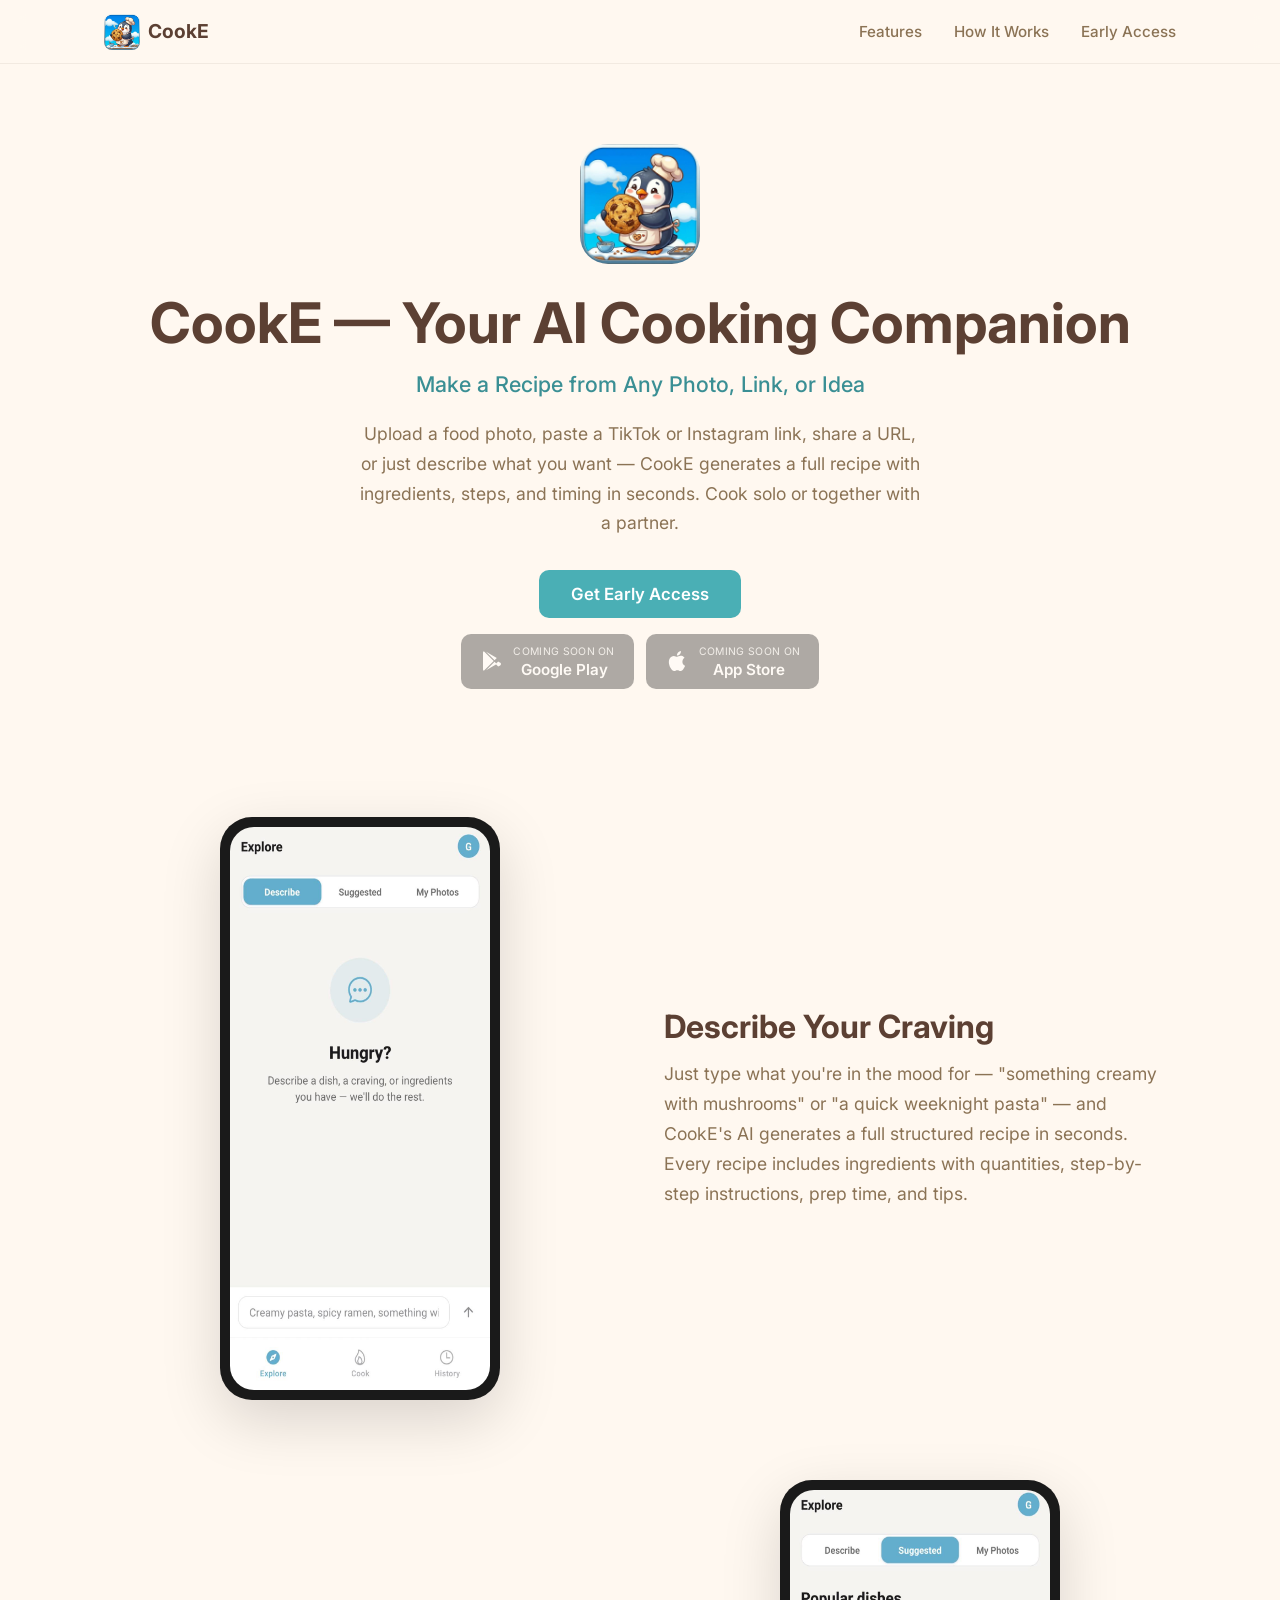
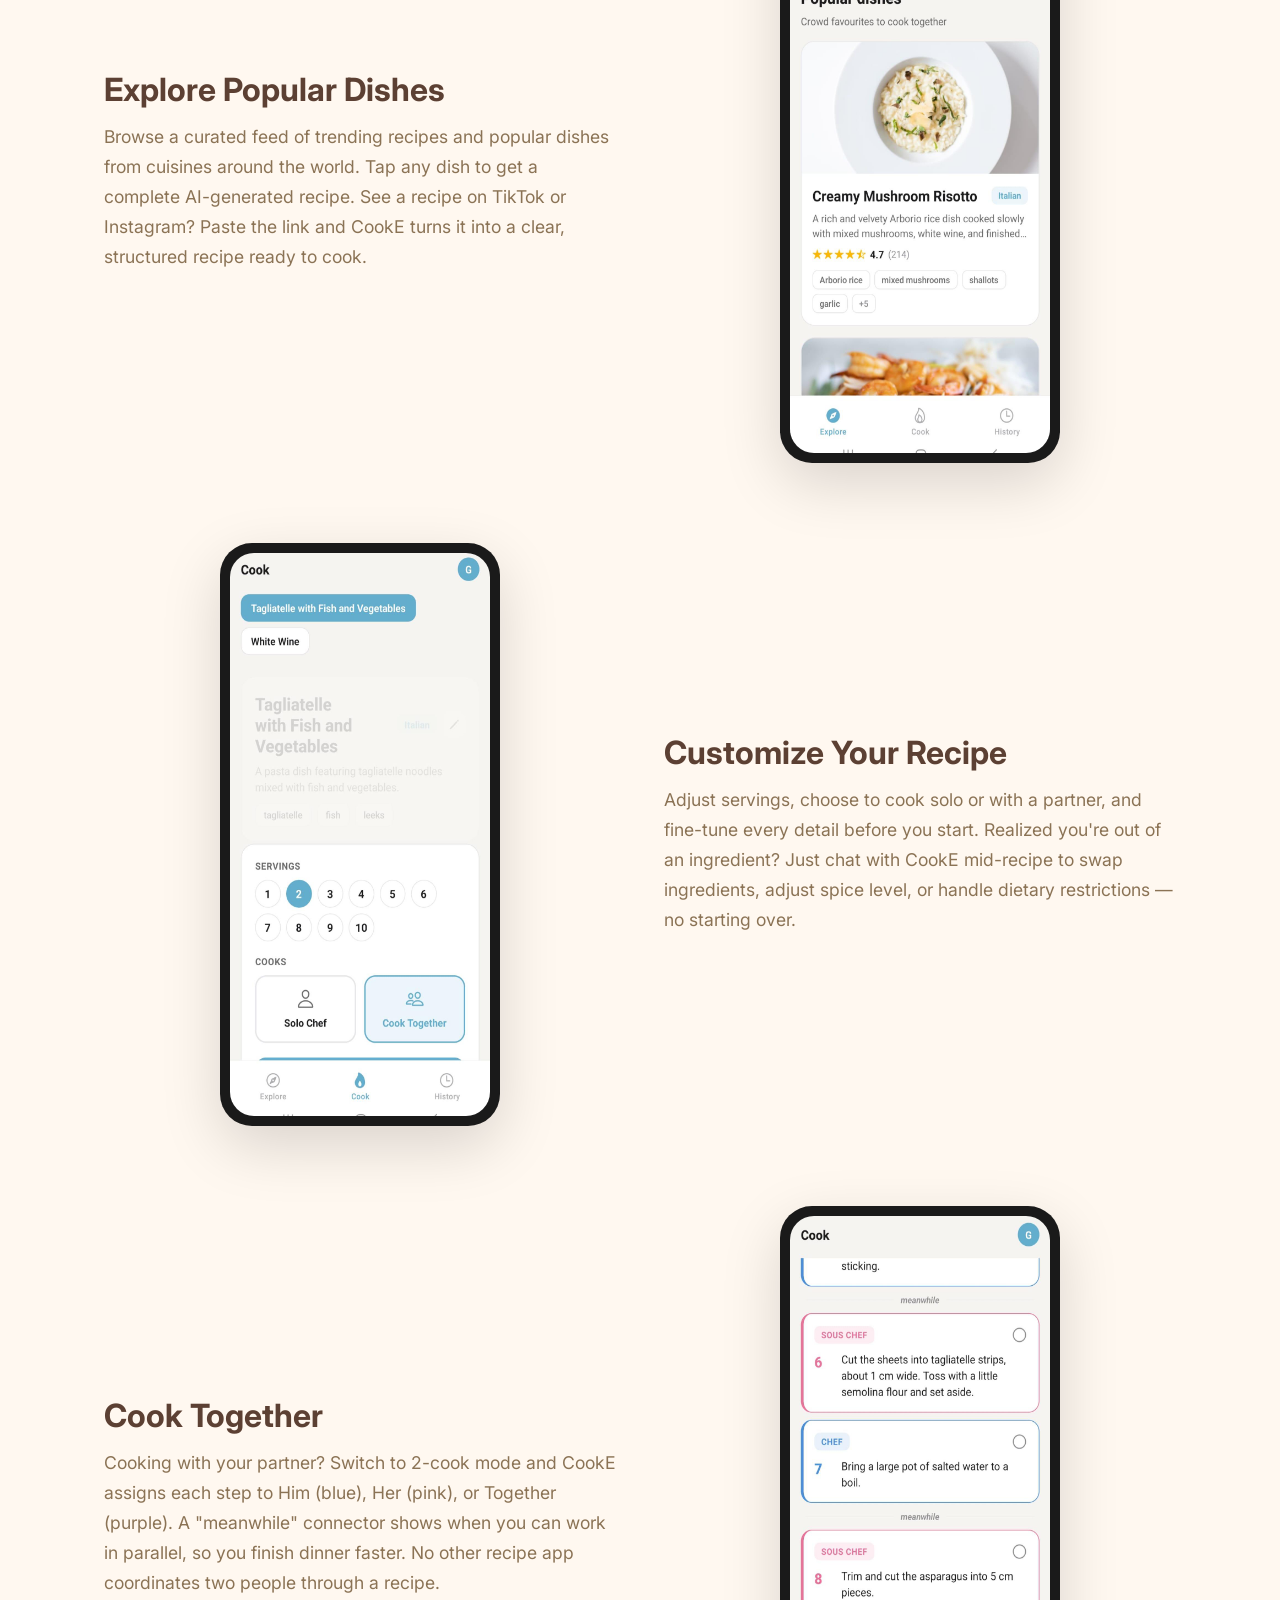
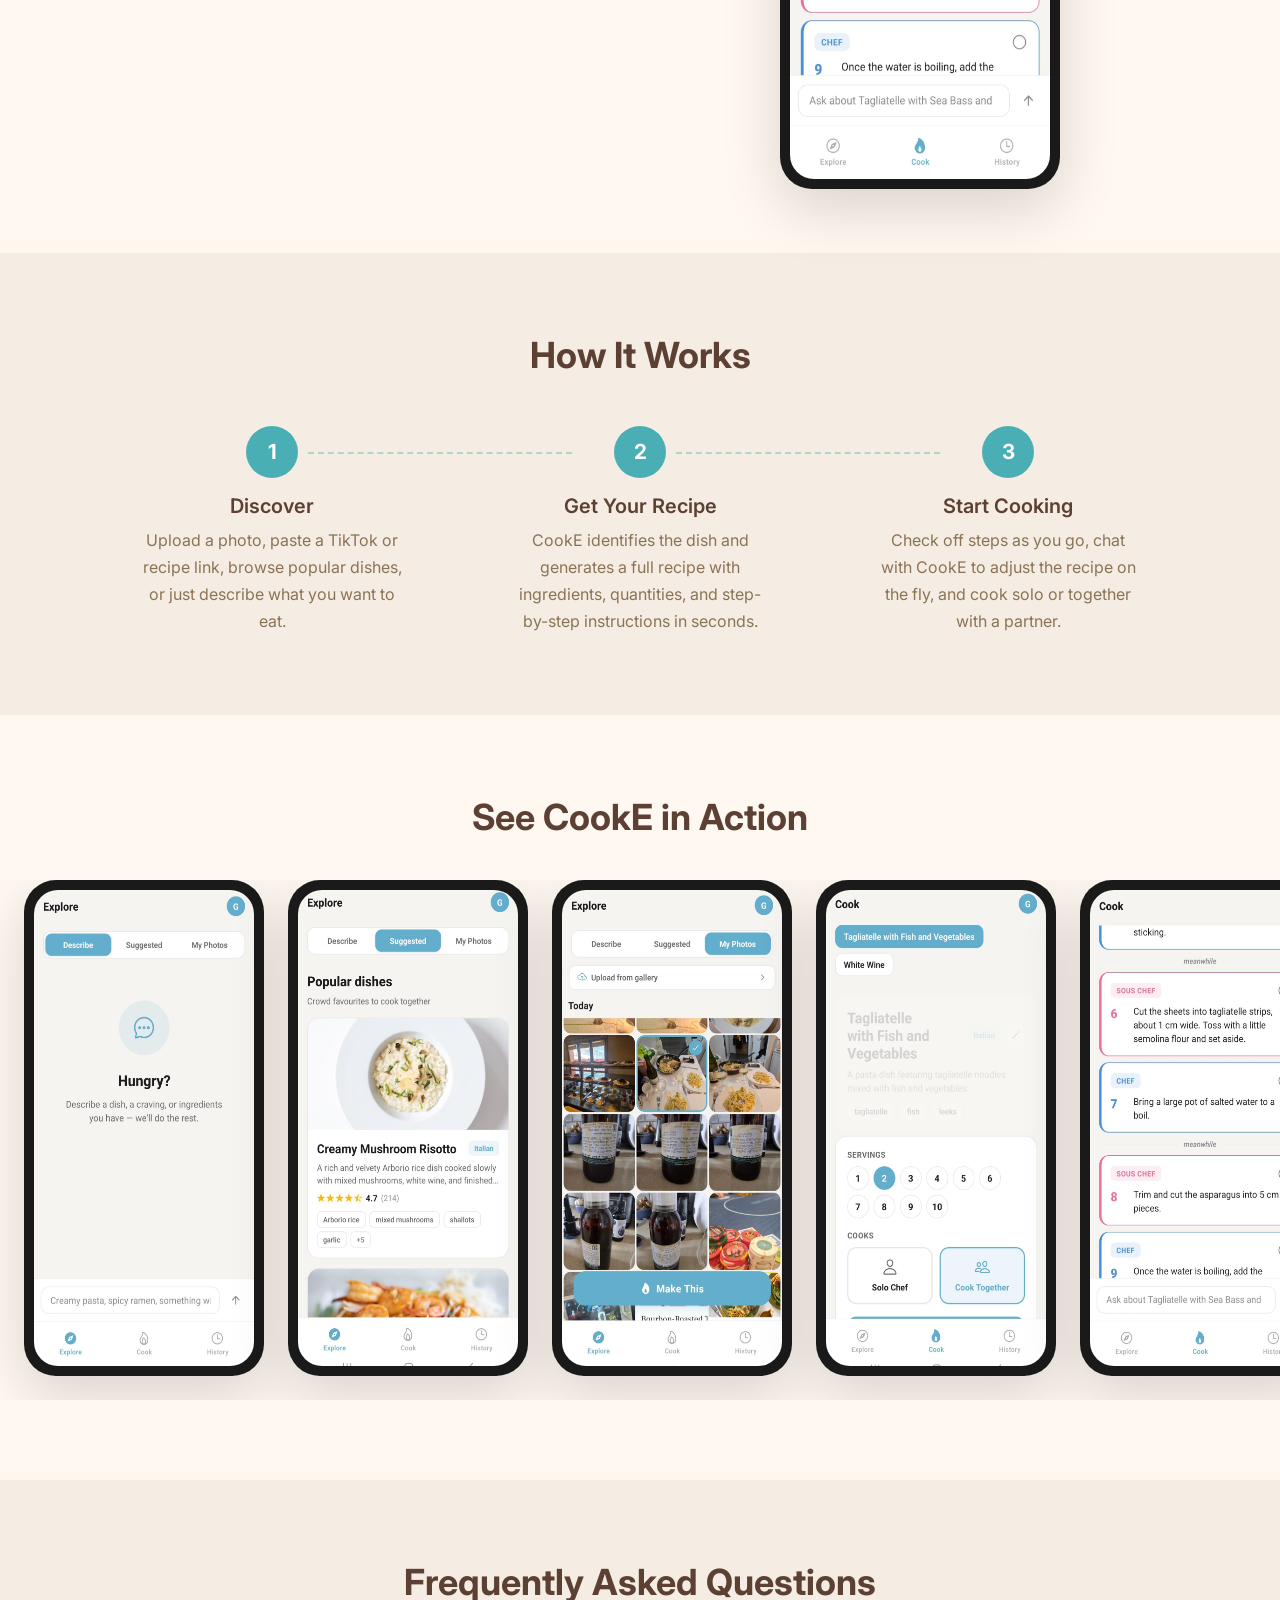
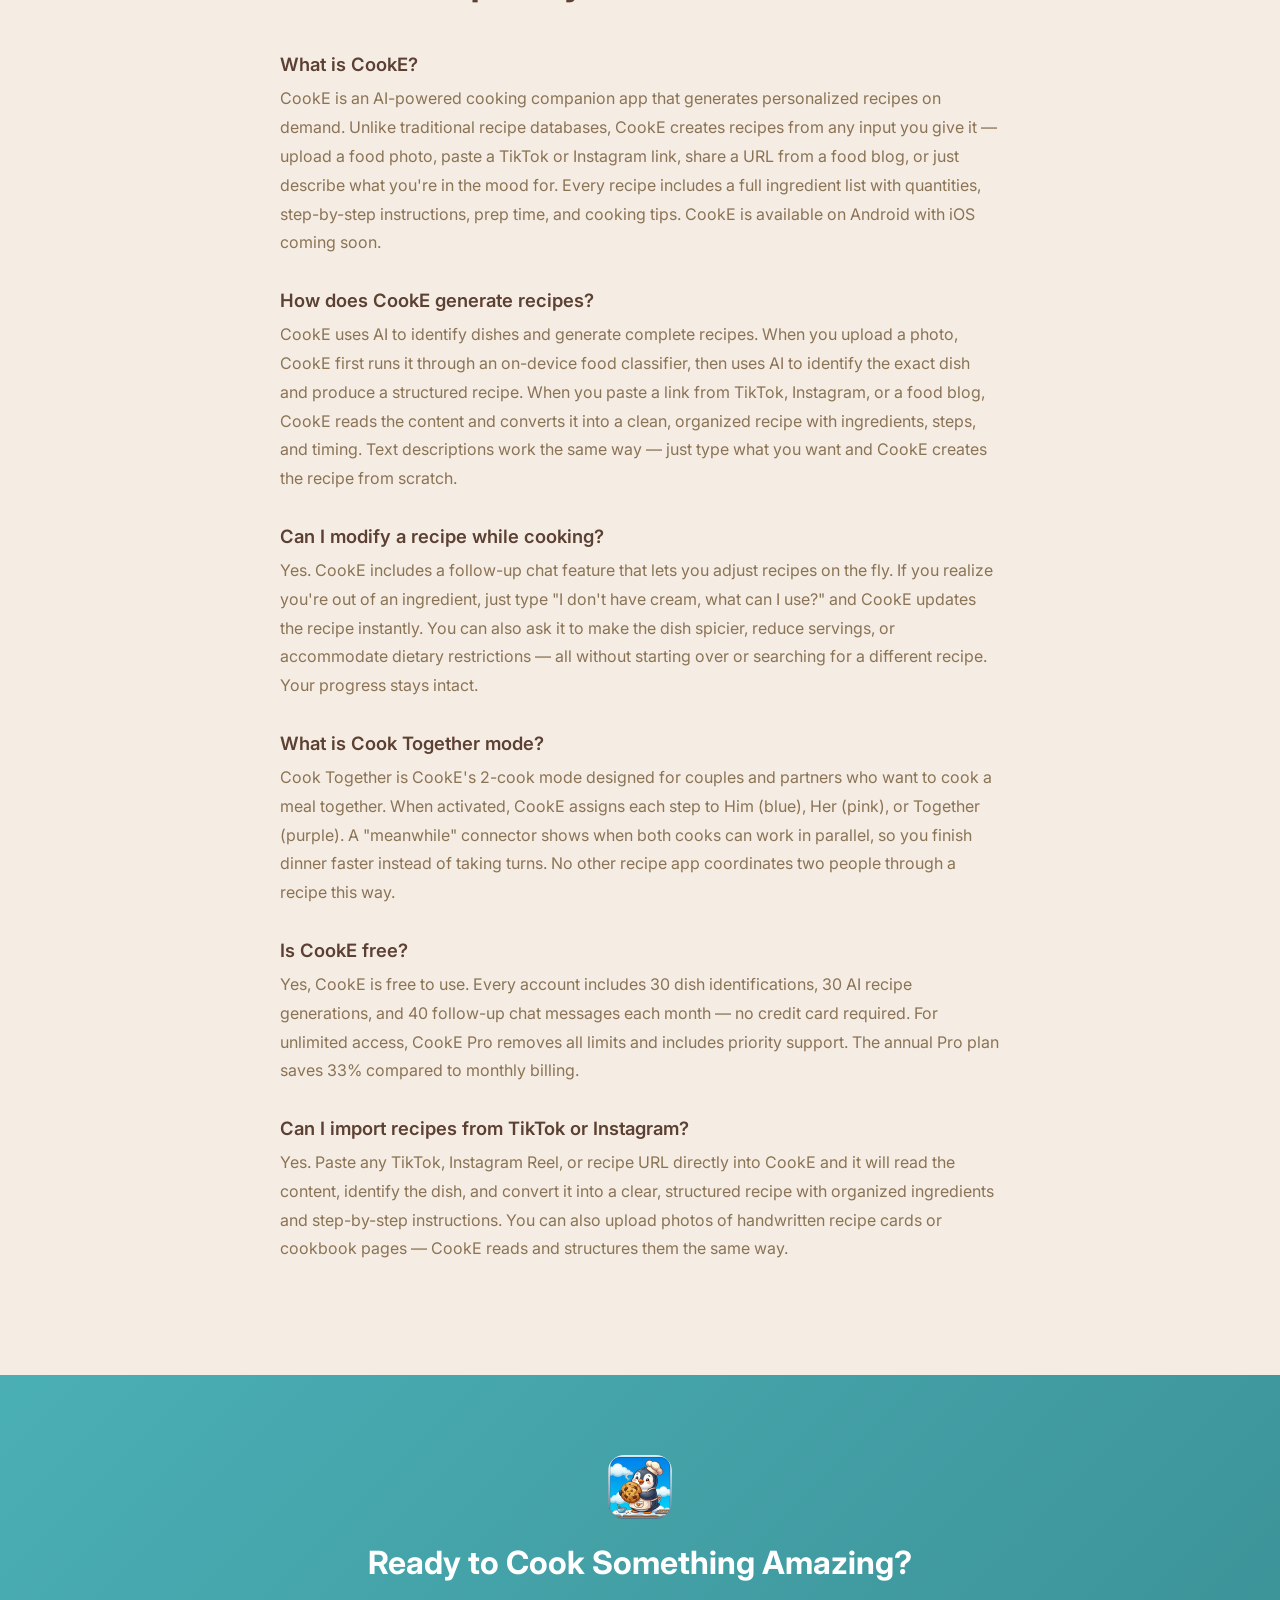
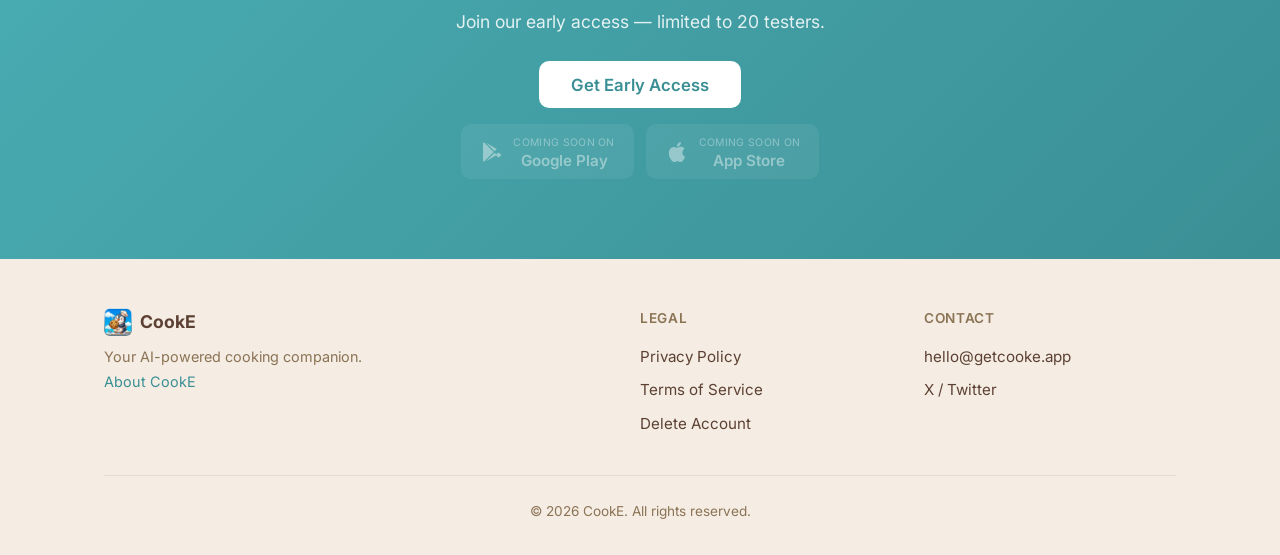
==== index.html @ f57ec5f0 "seo improvements" ====
<!DOCTYPE html>
<html lang="en">
<head>
  <meta charset="UTF-8">
  <meta name="viewport" content="width=device-width, initial-scale=1.0">
  <title>CookE — AI Cooking Assistant</title>
  <meta name="description" content="Make a recipe from anything — upload a food photo, paste a TikTok or Instagram link, or just describe what you want. CookE generates a full recipe in seconds. Cook solo or together.">
  <meta name="robots" content="index, follow">
  <link rel="canonical" href="https://getcooke.app/">

  <!-- Open Graph -->
  <meta property="og:type" content="website">
  <meta property="og:title" content="CookE — AI Cooking Assistant">
  <meta property="og:description" content="Make a recipe from anything — upload a food photo, paste a TikTok or Instagram link, or just describe what you want. CookE generates a full recipe in seconds.">
  <meta property="og:image" content="https://getcooke.app/assets/og-image.jpg">
  <meta property="og:image:width" content="1200">
  <meta property="og:image:height" content="630">
  <meta property="og:url" content="https://getcooke.app/">

  <!-- Twitter Card -->
  <meta name="twitter:card" content="summary_large_image">
  <meta name="twitter:site" content="@getcooke_app">
  <meta name="twitter:title" content="CookE — AI Cooking Assistant">
  <meta name="twitter:description" content="Make a recipe from anything — upload a food photo, paste a TikTok or Instagram link, or just describe what you want. CookE generates a full recipe in seconds.">
  <meta name="twitter:image" content="https://getcooke.app/assets/og-image.jpg">

  <link rel="icon" href="assets/icon/CookE_Icon_512.jpg" type="image/jpeg">
  <meta name="theme-color" content="#4AAFB5">

  <!-- Structured Data -->
  <script type="application/ld+json">
  {
    "@context": "https://schema.org",
    "@graph": [
      {
        "@type": "Organization",
        "@id": "https://getcooke.app/#organization",
        "name": "CookE",
        "url": "https://getcooke.app/",
        "logo": "https://getcooke.app/assets/icon/CookE_Icon_512.jpg",
        "description": "AI-powered cooking companion that turns any food photo, link, or idea into a step-by-step recipe.",
        "email": "hello@getcooke.app",
        "sameAs": [
          "https://x.com/getcooke_app"
        ],
        "contactPoint": {
          "@type": "ContactPoint",
          "email": "hello@getcooke.app",
          "contactType": "customer support"
        }
      },
      {
        "@type": "WebSite",
        "@id": "https://getcooke.app/#website",
        "name": "CookE",
        "alternateName": "CookE: AI Recipe Helper",
        "url": "https://getcooke.app/",
        "publisher": {
          "@id": "https://getcooke.app/#organization"
        }
      },
      {
        "@type": "WebPage",
        "@id": "https://getcooke.app/#webpage",
        "name": "CookE — AI Cooking Assistant",
        "description": "Make a recipe from anything — upload a food photo, paste a TikTok or Instagram link, share a URL, or just describe what you want. CookE generates a full structured recipe in seconds.",
        "url": "https://getcooke.app/",
        "inLanguage": "en",
        "isPartOf": {
          "@id": "https://getcooke.app/#website"
        },
        "about": {
          "@id": "https://getcooke.app/#software"
        }
      },
      {
        "@type": "SoftwareApplication",
        "@id": "https://getcooke.app/#software",
        "name": "CookE",
        "alternateName": "CookE: AI Recipe Helper",
        "description": "Make a recipe from anything — upload a food photo, paste a TikTok or Instagram link, share a URL, or just describe what you want. CookE generates a full structured recipe with ingredients, steps, and timing in seconds. Cook solo or together with a partner.",
        "url": "https://getcooke.app/",
        "applicationCategory": "LifestyleApplication",
        "operatingSystem": "Android, iOS",
        "image": "https://getcooke.app/assets/icon/CookE_Icon_512.jpg",
        "screenshot": [
          "https://getcooke.app/assets/screenshots/1.jpeg",
          "https://getcooke.app/assets/screenshots/2.jpeg",
          "https://getcooke.app/assets/screenshots/3.jpeg",
          "https://getcooke.app/assets/screenshots/4.jpeg",
          "https://getcooke.app/assets/screenshots/5.jpeg",
          "https://getcooke.app/assets/screenshots/6.jpeg"
        ],
        "featureList": [
          "Make a recipe from any photo, TikTok link, Instagram Reel, URL, or text description",
          "AI recipe generation with ingredients, quantities, and step-by-step instructions",
          "Follow-up chat to swap ingredients, adjust servings, or handle dietary restrictions mid-recipe",
          "Cook Together mode with color-coded steps for two cooks (Him, Her, Together)",
          "Import recipes from TikTok, Instagram, food blogs, or handwritten recipe cards",
          "Step-by-step progress tracking with ingredient checklist"
        ],
        "offers": {
          "@type": "Offer",
          "price": "0",
          "priceCurrency": "USD",
          "availability": "https://schema.org/InStock"
        },
        "provider": {
          "@id": "https://getcooke.app/#organization"
        }
      },
      {
        "@type": "FAQPage",
        "@id": "https://getcooke.app/#faq",
        "mainEntity": [
          {
            "@type": "Question",
            "name": "What is CookE?",
            "acceptedAnswer": {
              "@type": "Answer",
              "text": "CookE is an AI-powered cooking companion app that generates personalized recipes on demand. Unlike traditional recipe databases, CookE creates recipes from any input — upload a food photo, paste a TikTok or Instagram link, share a URL from a food blog, or just describe what you're in the mood for. Every recipe includes a full ingredient list with quantities, step-by-step instructions, prep time, and cooking tips."
            }
          },
          {
            "@type": "Question",
            "name": "How does CookE generate recipes?",
            "acceptedAnswer": {
              "@type": "Answer",
              "text": "CookE uses AI to identify dishes and generate complete recipes. When you upload a photo, CookE first runs it through an on-device food classifier, then uses AI to identify the exact dish and produce a structured recipe. When you paste a link from TikTok, Instagram, or a food blog, CookE reads the content and converts it into a clean, organized recipe with ingredients, steps, and timing."
            }
          },
          {
            "@type": "Question",
            "name": "Can I modify a recipe while cooking?",
            "acceptedAnswer": {
              "@type": "Answer",
              "text": "Yes. CookE includes a follow-up chat feature that lets you adjust recipes on the fly. If you realize you're out of an ingredient, just ask CookE for a substitute and it updates the recipe instantly. You can also make the dish spicier, reduce servings, or accommodate dietary restrictions — all without starting over."
            }
          },
          {
            "@type": "Question",
            "name": "What is Cook Together mode?",
            "acceptedAnswer": {
              "@type": "Answer",
              "text": "Cook Together is CookE's 2-cook mode designed for couples and partners. When activated, CookE assigns each step to Him (blue), Her (pink), or Together (purple). A meanwhile connector shows when both cooks can work in parallel, so you finish dinner faster instead of taking turns."
            }
          },
          {
            "@type": "Question",
            "name": "Is CookE free?",
            "acceptedAnswer": {
              "@type": "Answer",
              "text": "Yes, CookE is free to use. Every account includes 30 dish identifications, 30 AI recipe generations, and 40 follow-up chat messages each month — no credit card required. CookE Pro offers unlimited access with priority support."
            }
          },
          {
            "@type": "Question",
            "name": "Can I import recipes from TikTok or Instagram?",
            "acceptedAnswer": {
              "@type": "Answer",
              "text": "Yes. Paste any TikTok, Instagram Reel, or recipe URL directly into CookE and it will read the content, identify the dish, and convert it into a clear, structured recipe. You can also upload photos of handwritten recipe cards or cookbook pages."
            }
          }
        ]
      }
    ]
  }
  </script>

  <link rel="preload" as="image" href="assets/icon/CookE_Icon_512.jpg">
  <link rel="preconnect" href="https://fonts.googleapis.com">
  <link rel="preconnect" href="https://fonts.gstatic.com" crossorigin>
  <link rel="preload" as="style" href="https://fonts.googleapis.com/css2?family=Inter:wght@400;500;600;700&display=swap" onload="this.onload=null;this.rel='stylesheet'">
  <noscript><link rel="stylesheet" href="https://fonts.googleapis.com/css2?family=Inter:wght@400;500;600;700&display=swap"></noscript>
  <link rel="stylesheet" href="style.css">
</head>
<body>

  <!-- Navigation -->
  <nav class="site-nav">
    <div class="container">
      <a href="/" class="nav-brand">
        <img src="assets/icon/CookE_Icon_512.jpg" alt="CookE icon" width="36" height="36">
        CookE
      </a>
      <button class="hamburger" aria-label="Toggle menu">
        <span></span><span></span><span></span>
      </button>
      <ul class="nav-links">
        <li><a href="#features">Features</a></li>
        <li><a href="#how-it-works">How It Works</a></li>
        <li><a href="#early-access">Early Access</a></li>
      </ul>
    </div>
  </nav>

  <!-- Hero -->
  <section class="hero">
    <img src="assets/icon/CookE_Icon_512.jpg" alt="CookE mascot" class="hero-icon" width="120" height="120">
    <h1>CookE &mdash; Your AI Cooking Companion</h1>
    <p class="tagline">Make a Recipe from Any Photo, Link, or Idea</p>
    <p class="description">Upload a food photo, paste a TikTok or Instagram link, share a URL, or just describe what you want &mdash; CookE generates a full recipe with ingredients, steps, and timing in seconds. Cook solo or together with a partner.</p>
    <div class="hero-ctas">
      <button class="btn btn-primary" id="hero-open-form">Get Early Access</button>
    </div>
    <form class="early-access-form early-access-form--hidden" data-action="https://script.google.com/macros/s/AKfycby9JEBsoLzI1VFVrNOmWcHt-5zb-0W4CGZV7X8S8lZ4A1R89yy1nJ3BYKTUxWFGt2iP/exec" id="hero-form">
      <input type="email" name="email" placeholder="Your email address" required>
      <div class="platform-toggle">
        <label class="platform-option">
          <input type="radio" name="platform" value="Android" required checked>
          <span>Android</span>
        </label>
        <label class="platform-option">
          <input type="radio" name="platform" value="iOS">
          <span>iOS</span>
        </label>
      </div>
      <button type="submit" class="btn btn-primary">Submit</button>
    </form>
    <p class="form-success" id="hero-success">You're in! We'll be in touch soon.</p>
    <div class="store-badges">
      <div class="store-badge faded">
        <svg class="store-badge-icon" viewBox="0 0 24 24" width="24" height="24" fill="currentColor"><path d="M3 20.5v-17c0-.59.34-1.11.84-1.35L13.69 12l-9.85 9.85c-.5-.24-.84-.76-.84-1.35zm13.81-5.38L6.05 21.34l8.49-8.49 2.27 2.27zm3.35-1.72c.51.31.84.87.84 1.5 0 .63-.33 1.19-.84 1.5l-1.97 1.18-2.52-2.52 2.52-2.52 1.97 1.18zM6.05 2.66l10.76 6.22-2.27 2.27-8.49-8.49z"/></svg>
        <div>
          <span class="store-badge-label">Coming soon on</span>
          <span class="store-badge-store">Google Play</span>
        </div>
      </div>
      <div class="store-badge faded">
        <svg class="store-badge-icon" viewBox="0 0 24 24" width="24" height="24" fill="currentColor"><path d="M18.71 19.5c-.83 1.24-1.71 2.45-3.05 2.47-1.34.03-1.77-.79-3.29-.79-1.53 0-2 .77-3.27.82-1.31.05-2.3-1.32-3.14-2.53C4.25 17 2.94 12.45 4.7 9.39c.87-1.52 2.43-2.48 4.12-2.51 1.28-.02 2.5.87 3.29.87.78 0 2.26-1.07 3.8-.91.65.03 2.47.26 3.64 1.98-.09.06-2.17 1.28-2.15 3.81.03 3.02 2.65 4.03 2.68 4.04-.03.07-.42 1.44-1.38 2.83M13 3.5c.73-.83 1.94-1.46 2.94-1.5.13 1.17-.34 2.35-1.04 3.19-.69.85-1.83 1.51-2.95 1.42-.15-1.15.41-2.35 1.05-3.11z"/></svg>
        <div>
          <span class="store-badge-label">Coming soon on</span>
          <span class="store-badge-store">App Store</span>
        </div>
      </div>
    </div>
  </section>

  <!-- Feature Showcase -->
  <section id="features" class="features-showcase">
    <div class="container">

      <div class="feature-block fade-in">
        <div class="feature-visual">
          <div class="phone-mockup">
            <img src="assets/screenshots/1.jpeg" alt="Describe your craving screen" loading="lazy" width="260" height="563">
          </div>
        </div>
        <div class="feature-text">
          <h2>Describe Your Craving</h2>
          <p>Just type what you're in the mood for &mdash; "something creamy with mushrooms" or "a quick weeknight pasta" &mdash; and CookE's AI generates a full structured recipe in seconds. Every recipe includes ingredients with quantities, step-by-step instructions, prep time, and tips.</p>
        </div>
      </div>

      <div class="feature-block reverse fade-in">
        <div class="feature-visual">
          <div class="phone-mockup">
            <img src="assets/screenshots/2.jpeg" alt="Explore popular dishes screen" loading="lazy" width="260" height="563">
          </div>
        </div>
        <div class="feature-text">
          <h2>Explore Popular Dishes</h2>
          <p>Browse a curated feed of trending recipes and popular dishes from cuisines around the world. Tap any dish to get a complete AI-generated recipe. See a recipe on TikTok or Instagram? Paste the link and CookE turns it into a clear, structured recipe ready to cook.</p>
        </div>
      </div>

      <div class="feature-block fade-in">
        <div class="feature-visual">
          <div class="phone-mockup">
            <img src="assets/screenshots/4.jpeg" alt="Customize your recipe screen" loading="lazy" width="260" height="563">
          </div>
        </div>
        <div class="feature-text">
          <h2>Customize Your Recipe</h2>
          <p>Adjust servings, choose to cook solo or with a partner, and fine-tune every detail before you start. Realized you're out of an ingredient? Just chat with CookE mid-recipe to swap ingredients, adjust spice level, or handle dietary restrictions &mdash; no starting over.</p>
        </div>
      </div>

      <div class="feature-block reverse fade-in">
        <div class="feature-visual">
          <div class="phone-mockup">
            <img src="assets/screenshots/5.jpeg" alt="Cook Together screen" loading="lazy" width="260" height="563">
          </div>
        </div>
        <div class="feature-text">
          <h2>Cook Together</h2>
          <p>Cooking with your partner? Switch to 2-cook mode and CookE assigns each step to Him (blue), Her (pink), or Together (purple). A "meanwhile" connector shows when you can work in parallel, so you finish dinner faster. No other recipe app coordinates two people through a recipe.</p>
        </div>
      </div>

    </div>
  </section>

  <!-- How It Works -->
  <section id="how-it-works" class="how-it-works">
    <div class="container">
      <h2>How It Works</h2>
      <div class="steps">
        <div class="step fade-in">
          <div class="step-number">1</div>
          <h3>Discover</h3>
          <p>Upload a photo, paste a TikTok or recipe link, browse popular dishes, or just describe what you want to eat.</p>
        </div>
        <div class="step fade-in">
          <div class="step-number">2</div>
          <h3>Get Your Recipe</h3>
          <p>CookE identifies the dish and generates a full recipe with ingredients, quantities, and step-by-step instructions in seconds.</p>
        </div>
        <div class="step fade-in">
          <div class="step-number">3</div>
          <h3>Start Cooking</h3>
          <p>Check off steps as you go, chat with CookE to adjust the recipe on the fly, and cook solo or together with a partner.</p>
        </div>
      </div>
    </div>
  </section>

  <!-- Screenshot Gallery -->
  <section class="gallery">
    <div class="container">
      <h2>See CookE in Action</h2>
    </div>
    <div class="gallery-scroll">
      <div class="phone-mockup"><img src="assets/screenshots/1.jpeg" alt="CookE app text input screen for describing a dish craving" loading="lazy" width="220" height="476"></div>
      <div class="phone-mockup"><img src="assets/screenshots/2.jpeg" alt="CookE app popular dishes feed with trending recipes" loading="lazy" width="220" height="476"></div>
      <div class="phone-mockup"><img src="assets/screenshots/3.jpeg" alt="CookE app AI-generated recipe with ingredients and steps" loading="lazy" width="220" height="476"></div>
      <div class="phone-mockup"><img src="assets/screenshots/4.jpeg" alt="CookE app recipe customization with serving adjustments" loading="lazy" width="220" height="476"></div>
      <div class="phone-mockup"><img src="assets/screenshots/5.jpeg" alt="CookE app Cook Together mode with color-coded steps for two cooks" loading="lazy" width="220" height="476"></div>
      <div class="phone-mockup"><img src="assets/screenshots/6.jpeg" alt="CookE app follow-up chat to modify recipe mid-cooking" loading="lazy" width="220" height="476"></div>
    </div>
  </section>

  <!-- FAQ -->
  <section id="faq" class="faq-section">
    <div class="container">
      <h2>Frequently Asked Questions</h2>

      <div class="faq-item fade-in">
        <h3>What is CookE?</h3>
        <p>CookE is an AI-powered cooking companion app that generates personalized recipes on demand. Unlike traditional recipe databases, CookE creates recipes from any input you give it — upload a food photo, paste a TikTok or Instagram link, share a URL from a food blog, or just describe what you're in the mood for. Every recipe includes a full ingredient list with quantities, step-by-step instructions, prep time, and cooking tips. CookE is available on Android with iOS coming soon.</p>
      </div>

      <div class="faq-item fade-in">
        <h3>How does CookE generate recipes?</h3>
        <p>CookE uses AI to identify dishes and generate complete recipes. When you upload a photo, CookE first runs it through an on-device food classifier, then uses AI to identify the exact dish and produce a structured recipe. When you paste a link from TikTok, Instagram, or a food blog, CookE reads the content and converts it into a clean, organized recipe with ingredients, steps, and timing. Text descriptions work the same way — just type what you want and CookE creates the recipe from scratch.</p>
      </div>

      <div class="faq-item fade-in">
        <h3>Can I modify a recipe while cooking?</h3>
        <p>Yes. CookE includes a follow-up chat feature that lets you adjust recipes on the fly. If you realize you're out of an ingredient, just type "I don't have cream, what can I use?" and CookE updates the recipe instantly. You can also ask it to make the dish spicier, reduce servings, or accommodate dietary restrictions — all without starting over or searching for a different recipe. Your progress stays intact.</p>
      </div>

      <div class="faq-item fade-in">
        <h3>What is Cook Together mode?</h3>
        <p>Cook Together is CookE's 2-cook mode designed for couples and partners who want to cook a meal together. When activated, CookE assigns each step to Him (blue), Her (pink), or Together (purple). A "meanwhile" connector shows when both cooks can work in parallel, so you finish dinner faster instead of taking turns. No other recipe app coordinates two people through a recipe this way.</p>
      </div>

      <div class="faq-item fade-in">
        <h3>Is CookE free?</h3>
        <p>Yes, CookE is free to use. Every account includes 30 dish identifications, 30 AI recipe generations, and 40 follow-up chat messages each month — no credit card required. For unlimited access, CookE Pro removes all limits and includes priority support. The annual Pro plan saves 33% compared to monthly billing.</p>
      </div>

      <div class="faq-item fade-in">
        <h3>Can I import recipes from TikTok or Instagram?</h3>
        <p>Yes. Paste any TikTok, Instagram Reel, or recipe URL directly into CookE and it will read the content, identify the dish, and convert it into a clear, structured recipe with organized ingredients and step-by-step instructions. You can also upload photos of handwritten recipe cards or cookbook pages — CookE reads and structures them the same way.</p>
      </div>
    </div>
  </section>

  <!-- Early Access CTA -->
  <section id="early-access" class="download-cta">
    <img src="assets/icon/CookE_Icon_512.jpg" alt="CookE" width="64" height="64">
    <h2>Ready to Cook Something Amazing?</h2>
    <p class="cta-subtitle">Join our early access — limited to 20 testers.</p>
    <button class="btn btn-white" id="bottom-open-form">Get Early Access</button>
    <form class="early-access-form early-access-form--dark early-access-form--hidden" data-action="https://script.google.com/macros/s/AKfycby9JEBsoLzI1VFVrNOmWcHt-5zb-0W4CGZV7X8S8lZ4A1R89yy1nJ3BYKTUxWFGt2iP/exec" id="bottom-form">
      <input type="email" name="email" placeholder="Your email address" required>
      <div class="platform-toggle">
        <label class="platform-option">
          <input type="radio" name="platform" value="Android" required checked>
          <span>Android</span>
        </label>
        <label class="platform-option">
          <input type="radio" name="platform" value="iOS">
          <span>iOS</span>
        </label>
      </div>
      <button type="submit" class="btn btn-white">Submit</button>
    </form>
    <p class="form-success form-success--dark" id="bottom-success">You're in! We'll be in touch soon.</p>
    <div class="store-badges">
      <div class="store-badge faded faded--dark">
        <svg class="store-badge-icon" viewBox="0 0 24 24" width="24" height="24" fill="currentColor"><path d="M3 20.5v-17c0-.59.34-1.11.84-1.35L13.69 12l-9.85 9.85c-.5-.24-.84-.76-.84-1.35zm13.81-5.38L6.05 21.34l8.49-8.49 2.27 2.27zm3.35-1.72c.51.31.84.87.84 1.5 0 .63-.33 1.19-.84 1.5l-1.97 1.18-2.52-2.52 2.52-2.52 1.97 1.18zM6.05 2.66l10.76 6.22-2.27 2.27-8.49-8.49z"/></svg>
        <div>
          <span class="store-badge-label">Coming soon on</span>
          <span class="store-badge-store">Google Play</span>
        </div>
      </div>
      <div class="store-badge faded faded--dark">
        <svg class="store-badge-icon" viewBox="0 0 24 24" width="24" height="24" fill="currentColor"><path d="M18.71 19.5c-.83 1.24-1.71 2.45-3.05 2.47-1.34.03-1.77-.79-3.29-.79-1.53 0-2 .77-3.27.82-1.31.05-2.3-1.32-3.14-2.53C4.25 17 2.94 12.45 4.7 9.39c.87-1.52 2.43-2.48 4.12-2.51 1.28-.02 2.5.87 3.29.87.78 0 2.26-1.07 3.8-.91.65.03 2.47.26 3.64 1.98-.09.06-2.17 1.28-2.15 3.81.03 3.02 2.65 4.03 2.68 4.04-.03.07-.42 1.44-1.38 2.83M13 3.5c.73-.83 1.94-1.46 2.94-1.5.13 1.17-.34 2.35-1.04 3.19-.69.85-1.83 1.51-2.95 1.42-.15-1.15.41-2.35 1.05-3.11z"/></svg>
        <div>
          <span class="store-badge-label">Coming soon on</span>
          <span class="store-badge-store">App Store</span>
        </div>
      </div>
    </div>
  </section>

  <!-- Footer -->
  <footer class="site-footer">
    <div class="container">
      <div class="footer-grid">
        <div>
          <div class="footer-brand">
            <img src="assets/icon/CookE_Icon_512.jpg" alt="CookE" width="28" height="28">
            CookE
          </div>
          <p class="footer-tagline">Your AI-powered cooking companion.</p>
          <p class="footer-tagline"><a href="about.html">About CookE</a></p>
        </div>
        <div>
          <h4>Legal</h4>
          <ul class="footer-links">
            <li><a href="privacy-policy.html">Privacy Policy</a></li>
            <li><a href="terms-of-service.html">Terms of Service</a></li>
            <li><a href="delete-account.html">Delete Account</a></li>
          </ul>
        </div>
        <div>
          <h4>Contact</h4>
          <ul class="footer-links">
            <li><a href="mailto:hello@getcooke.app">hello@getcooke.app</a></li>
            <li><a href="https://x.com/getcooke_app" target="_blank" rel="noopener">X / Twitter</a></li>
          </ul>
        </div>
      </div>
      <div class="footer-bottom">
        &copy; 2026 CookE. All rights reserved.
      </div>
    </div>
  </footer>

  <script src="app.js" defer></script>
</body>
</html>
---- style.css ----
/* ===== Design Tokens ===== */
:root {
  --bg: #FFF8F0;
  --bg-alt: #F5EDE3;
  --accent: #4AAFB5;
  --accent-dark: #3A8F94;
  --text: #5C4033;
  --text-light: #8B7355;
  --white: #ffffff;
  --radius: 16px;
  --radius-sm: 10px;
  --nav-h: 64px;
}

/* ===== Reset ===== */
*, *::before, *::after { margin: 0; padding: 0; box-sizing: border-box; }

html { scroll-behavior: smooth; }

body {
  font-family: 'Inter', -apple-system, BlinkMacSystemFont, "Segoe UI", Roboto, sans-serif;
  line-height: 1.7;
  color: var(--text);
  background: var(--bg);
  -webkit-font-smoothing: antialiased;
}

img { display: block; max-width: 100%; }

a { color: var(--accent-dark); text-decoration: none; }
a:hover { text-decoration: underline; }

h1, h2, h3 { line-height: 1.25; }

/* ===== Utility ===== */
.container { max-width: 1120px; margin: 0 auto; padding: 0 1.5rem; }

.fade-in {
  opacity: 0;
  transform: translateY(24px);
  transition: opacity .6s ease, transform .6s ease;
}
.fade-in.visible {
  opacity: 1;
  transform: translateY(0);
}

/* ===== Navigation ===== */
.site-nav {
  position: sticky;
  top: 0;
  z-index: 100;
  background: rgba(255, 248, 240, .85);
  backdrop-filter: blur(12px);
  -webkit-backdrop-filter: blur(12px);
  border-bottom: 1px solid rgba(92, 64, 51, .08);
  height: var(--nav-h);
}

.site-nav .container {
  display: flex;
  align-items: center;
  justify-content: space-between;
  height: 100%;
}

.nav-brand {
  display: flex;
  align-items: center;
  gap: .5rem;
  font-weight: 700;
  font-size: 1.2rem;
  color: var(--text);
  text-decoration: none;
}

.nav-brand img { width: 36px; height: 36px; border-radius: 8px; }

.nav-links {
  display: flex;
  gap: 2rem;
  list-style: none;
}

.nav-links a {
  font-size: .95rem;
  font-weight: 500;
  color: var(--text-light);
  transition: color .2s;
}

.nav-links a:hover { color: var(--accent-dark); text-decoration: none; }

.hamburger {
  display: none;
  background: none;
  border: none;
  cursor: pointer;
  padding: .25rem;
}

.hamburger span {
  display: block;
  width: 24px;
  height: 2px;
  background: var(--text);
  margin: 5px 0;
  border-radius: 2px;
  transition: transform .3s, opacity .3s;
}

/* Mobile nav */
@media (max-width: 640px) {
  .hamburger { display: block; }

  .nav-links {
    position: fixed;
    top: var(--nav-h);
    left: 0;
    right: 0;
    background: rgba(255, 248, 240, .97);
    backdrop-filter: blur(12px);
    flex-direction: column;
    align-items: center;
    gap: 0;
    padding: 1rem 0;
    border-bottom: 1px solid rgba(92, 64, 51, .1);
    transform: translateY(-120%);
    transition: transform .3s ease;
  }

  .nav-links.open { transform: translateY(0); }

  .nav-links li { width: 100%; text-align: center; }

  .nav-links a {
    display: block;
    padding: .75rem 1rem;
    font-size: 1.05rem;
  }

  .hamburger.active span:nth-child(1) { transform: rotate(45deg) translate(5px, 5px); }
  .hamburger.active span:nth-child(2) { opacity: 0; }
  .hamburger.active span:nth-child(3) { transform: rotate(-45deg) translate(5px, -5px); }
}

/* ===== Hero ===== */
.hero {
  text-align: center;
  padding: 5rem 1.5rem 4rem;
}

.hero-icon {
  width: 120px;
  height: 120px;
  border-radius: 28px;
  margin: 0 auto 1.5rem;
  animation: bob 3s ease-in-out infinite;
}

@keyframes bob {
  0%, 100% { transform: translateY(0); }
  50% { transform: translateY(-10px); }
}

.hero h1 {
  font-size: 3.5rem;
  font-weight: 700;
  color: var(--text);
  margin-bottom: .5rem;
}

.hero .tagline {
  font-size: 1.35rem;
  font-weight: 500;
  color: var(--accent-dark);
  margin-bottom: 1rem;
}

.hero .description {
  max-width: 560px;
  margin: 0 auto 2rem;
  font-size: 1.1rem;
  color: var(--text-light);
}

.hero-ctas {
  display: flex;
  gap: 1rem;
  justify-content: center;
  flex-wrap: wrap;
  margin-bottom: 1rem;
}

.btn {
  display: inline-flex;
  align-items: center;
  gap: .5rem;
  padding: .85rem 2rem;
  border-radius: var(--radius-sm);
  font-size: 1.05rem;
  font-weight: 600;
  font-family: inherit;
  cursor: pointer;
  transition: background .2s, transform .15s;
  text-decoration: none;
  border: none;
}

.btn:hover { text-decoration: none; transform: translateY(-1px); }

.btn-primary {
  background: var(--accent);
  color: var(--white);
}

.btn-primary:hover { background: var(--accent-dark); }

.btn-outline {
  background: transparent;
  color: var(--accent-dark);
  border: 2px solid var(--accent);
}

.btn-outline:hover { background: rgba(74, 175, 181, .08); }

.btn-white {
  background: var(--white);
  color: var(--accent-dark);
}

.btn-white:hover { background: #f0f0f0; }

.hero-note {
  font-size: .9rem;
  color: var(--text-light);
}

/* ===== Early Access Badge ===== */
.early-access-badge {
  display: inline-block;
  background: rgba(74, 175, 181, .12);
  color: var(--accent-dark);
  font-size: .85rem;
  font-weight: 600;
  padding: .4rem 1rem;
  border-radius: 999px;
  margin-bottom: 1.25rem;
  border: 1px solid rgba(74, 175, 181, .25);
}

/* ===== Early Access Form ===== */
.early-access-form {
  display: flex;
  gap: .75rem;
  justify-content: center;
  flex-wrap: wrap;
  max-width: 480px;
  margin: 0 auto 1rem;
}

.early-access-form input[type="email"] {
  flex: 1;
  min-width: 220px;
  padding: .85rem 1.25rem;
  border: 2px solid rgba(92, 64, 51, .15);
  border-radius: var(--radius-sm);
  font-size: 1rem;
  font-family: inherit;
  background: var(--white);
  color: var(--text);
  outline: none;
  transition: border-color .2s;
}

.early-access-form input[type="email"]:focus {
  border-color: var(--accent);
}

.early-access-form input[type="email"]::placeholder {
  color: var(--text-light);
}

/* Dark variant (bottom CTA section) */
.early-access-form--dark input[type="email"] {
  background: rgba(255, 255, 255, .15);
  border-color: rgba(255, 255, 255, .3);
  color: var(--white);
}

.early-access-form--dark input[type="email"]::placeholder {
  color: rgba(255, 255, 255, .6);
}

.early-access-form--dark input[type="email"]:focus {
  border-color: var(--white);
}

/* Success message */
.form-success {
  display: none;
  font-size: 1rem;
  font-weight: 600;
  color: var(--accent-dark);
  margin-bottom: 1rem;
}

.form-success.show {
  display: block;
}

.early-access-form--hidden {
  display: none;
}

.early-access-form--hidden.open {
  display: flex;
}

.form-success--dark {
  color: var(--white);
}

.cta-subtitle {
  font-size: 1.1rem;
  color: rgba(255, 255, 255, .85);
  margin-bottom: 1.5rem;
}

/* ===== Store Badges ===== */
.store-badges {
  display: flex;
  gap: .75rem;
  justify-content: center;
  flex-wrap: wrap;
}

.store-badge {
  display: flex;
  align-items: center;
  gap: .6rem;
  padding: .6rem 1.2rem;
  border-radius: var(--radius-sm);
  background: #1a1a1a;
  color: var(--white);
  text-decoration: none;
}

.store-badge-icon {
  width: 24px;
  height: 24px;
  flex-shrink: 0;
}

.store-badge-label {
  display: block;
  font-size: .65rem;
  text-transform: uppercase;
  letter-spacing: .03em;
  opacity: .85;
}

.store-badge-store {
  display: block;
  font-size: .95rem;
  font-weight: 600;
  line-height: 1.2;
}

.store-badge.faded {
  opacity: .35;
  cursor: default;
  pointer-events: none;
}

.store-badge.faded.faded--dark {
  background: rgba(255, 255, 255, .15);
  opacity: .45;
}

/* Platform toggle */
.platform-toggle {
  display: flex;
  border-radius: var(--radius-sm);
  overflow: hidden;
  flex-shrink: 0;
  background: rgba(92, 64, 51, .08);
  padding: 4px;
  gap: 2px;
}

.platform-option {
  cursor: pointer;
  margin: 0;
  flex: 1;
}

.platform-option input {
  position: absolute;
  opacity: 0;
  pointer-events: none;
}

.platform-option span {
  display: flex;
  align-items: center;
  justify-content: center;
  padding: .6rem 1.2rem;
  font-size: .9rem;
  font-weight: 600;
  color: var(--text-light);
  background: transparent;
  border-radius: calc(var(--radius-sm) - 3px);
  transition: background .2s, color .2s;
  white-space: nowrap;
}

.platform-option input:checked + span {
  background: var(--accent);
  color: var(--white);
}

/* Dark variant */
.early-access-form--dark .platform-toggle {
  background: rgba(255, 255, 255, .1);
}

.early-access-form--dark .platform-option span {
  color: rgba(255, 255, 255, .6);
}

.early-access-form--dark .platform-option input:checked + span {
  background: var(--white);
  color: var(--accent-dark);
}

@media (max-width: 480px) {
  .early-access-form {
    flex-direction: column;
  }

  .early-access-form input[type="email"] {
    min-width: 0;
    width: 100%;
  }
}

/* ===== Feature Showcase ===== */
.features-showcase { padding: 4rem 0; }

.feature-block {
  display: grid;
  grid-template-columns: 1fr 1fr;
  gap: 3rem;
  align-items: center;
  margin-bottom: 5rem;
}

.feature-block:last-child { margin-bottom: 0; }

.feature-block.reverse .feature-visual { order: 2; }
.feature-block.reverse .feature-text { order: 1; }

.feature-text h2 {
  font-size: 2rem;
  font-weight: 700;
  color: var(--text);
  margin-bottom: .75rem;
}

.feature-text p {
  font-size: 1.1rem;
  color: var(--text-light);
  line-height: 1.7;
}

/* Phone mockup */
.phone-mockup {
  background: #1a1a1a;
  border-radius: 32px;
  padding: 10px;
  max-width: 280px;
  margin: 0 auto;
  box-shadow: 0 20px 60px rgba(0, 0, 0, .15);
}

.phone-mockup img {
  border-radius: 24px;
  width: 100%;
  display: block;
}

@media (max-width: 768px) {
  .feature-block {
    grid-template-columns: 1fr;
    gap: 2rem;
    margin-bottom: 3rem;
  }
  .feature-block.reverse .feature-visual { order: -1; }
  .feature-block.reverse .feature-text { order: 1; }

  .phone-mockup { max-width: 220px; }
}

/* ===== How It Works ===== */
.how-it-works {
  background: var(--bg-alt);
  padding: 5rem 0;
}

.how-it-works h2 {
  text-align: center;
  font-size: 2.25rem;
  font-weight: 700;
  margin-bottom: 3rem;
}

.steps {
  display: grid;
  grid-template-columns: repeat(3, 1fr);
  gap: 2rem;
  position: relative;
}

.step {
  text-align: center;
  position: relative;
}

.step-number {
  display: inline-flex;
  align-items: center;
  justify-content: center;
  width: 52px;
  height: 52px;
  border-radius: 50%;
  background: var(--accent);
  color: var(--white);
  font-size: 1.3rem;
  font-weight: 700;
  margin-bottom: 1rem;
}

.step h3 {
  font-size: 1.25rem;
  font-weight: 600;
  margin-bottom: .5rem;
}

.step p {
  font-size: 1rem;
  color: var(--text-light);
  max-width: 260px;
  margin: 0 auto;
}

/* Dashed connector */
.step:not(:last-child)::after {
  content: '';
  position: absolute;
  top: 26px;
  left: calc(50% + 36px);
  width: calc(100% - 72px);
  border-top: 2px dashed var(--accent);
  opacity: .4;
}

@media (max-width: 640px) {
  .steps { grid-template-columns: 1fr; gap: 2.5rem; }
  .step:not(:last-child)::after { display: none; }
}

/* ===== Screenshot Gallery ===== */
.gallery { padding: 5rem 0; }

.gallery h2 {
  text-align: center;
  font-size: 2.25rem;
  font-weight: 700;
  margin-bottom: 2.5rem;
}

.gallery-scroll {
  display: flex;
  gap: 1.5rem;
  overflow-x: auto;
  scroll-snap-type: x mandatory;
  -webkit-overflow-scrolling: touch;
  padding: 0 1.5rem 1.5rem;
}

.gallery-scroll::-webkit-scrollbar { height: 6px; }
.gallery-scroll::-webkit-scrollbar-track { background: transparent; }
.gallery-scroll::-webkit-scrollbar-thumb { background: rgba(92, 64, 51, .2); border-radius: 3px; }

.gallery-scroll .phone-mockup {
  flex-shrink: 0;
  scroll-snap-align: center;
  max-width: 240px;
}

@media (max-width: 640px) {
  .gallery-scroll .phone-mockup { max-width: 200px; }
}

/* ===== FAQ Section ===== */
.faq-section {
  background: var(--bg-alt);
  padding: 5rem 0;
}

.faq-section h2 {
  text-align: center;
  font-size: 2.25rem;
  font-weight: 700;
  margin-bottom: 3rem;
}

.faq-item {
  max-width: 720px;
  margin: 0 auto 2rem;
}

.faq-item h3 {
  font-size: 1.15rem;
  font-weight: 600;
  color: var(--text);
  margin-bottom: .5rem;
}

.faq-item p {
  font-size: 1rem;
  color: var(--text-light);
  line-height: 1.8;
}

@media (max-width: 768px) {
  .faq-section h2 { font-size: 1.75rem; }
}

/* ===== Download CTA ===== */
.download-cta {
  background: linear-gradient(135deg, var(--accent), var(--accent-dark));
  color: var(--white);
  text-align: center;
  padding: 5rem 1.5rem;
}

.download-cta img {
  width: 64px;
  height: 64px;
  border-radius: 16px;
  margin: 0 auto 1.5rem;
}

.download-cta h2 {
  font-size: 2rem;
  font-weight: 700;
  color: var(--white);
  margin-bottom: 1.5rem;
}

.download-cta .hero-note { color: rgba(255, 255, 255, .8); }

.download-cta .btn-white { margin-bottom: 1rem; }

/* ===== Footer ===== */
.site-footer {
  background: var(--bg-alt);
  padding: 3rem 0 2rem;
}

.footer-grid {
  display: grid;
  grid-template-columns: 2fr 1fr 1fr;
  gap: 2rem;
  margin-bottom: 2rem;
}

.footer-brand {
  display: flex;
  align-items: center;
  gap: .5rem;
  font-weight: 700;
  font-size: 1.1rem;
  margin-bottom: .5rem;
  color: var(--text);
}

.footer-brand img { width: 28px; height: 28px; border-radius: 6px; }

.footer-tagline { font-size: .9rem; color: var(--text-light); }

.site-footer h4 {
  font-size: .85rem;
  font-weight: 600;
  text-transform: uppercase;
  letter-spacing: .05em;
  color: var(--text-light);
  margin-bottom: .75rem;
}

.footer-links {
  list-style: none;
}

.footer-links li { margin-bottom: .4rem; }

.footer-links a {
  font-size: .95rem;
  color: var(--text);
}

.footer-links a:hover { color: var(--accent-dark); }

.footer-bottom {
  border-top: 1px solid rgba(92, 64, 51, .1);
  padding-top: 1.5rem;
  text-align: center;
  font-size: .85rem;
  color: var(--text-light);
}

@media (max-width: 640px) {
  .footer-grid { grid-template-columns: 1fr; text-align: center; }
}

/* ===== Legal Pages ===== */
.page-legal {
  padding-top: var(--nav-h);
}

.page-legal main {
  max-width: 720px;
  margin: 0 auto;
  padding: 3rem 1.5rem;
}

.page-legal main h1 {
  font-size: 2rem;
  font-weight: 700;
  margin-bottom: .25rem;
}

.page-legal main h2 {
  font-size: 1.35rem;
  font-weight: 600;
  margin-top: 2rem;
  margin-bottom: .75rem;
}

.page-legal main h3 {
  font-size: 1.1rem;
  font-weight: 600;
  margin-top: 1.5rem;
  margin-bottom: .5rem;
}

.page-legal main p {
  margin-bottom: 1rem;
  line-height: 1.8;
}

.page-legal main ul,
.page-legal main ol {
  margin-bottom: 1rem;
  padding-left: 1.5rem;
}

.page-legal main li { margin-bottom: .4rem; }

.effective-date {
  color: var(--text-light);
  font-size: .9rem;
  margin-bottom: 2rem;
}

/* ===== Responsive Typography ===== */
@media (max-width: 768px) {
  .hero h1 { font-size: 2.5rem; }
  .hero .tagline { font-size: 1.15rem; }
  .hero .description { font-size: 1rem; }
  .feature-text h2 { font-size: 1.6rem; }
  .how-it-works h2, .gallery h2, .faq-section h2, .download-cta h2 { font-size: 1.75rem; }

}
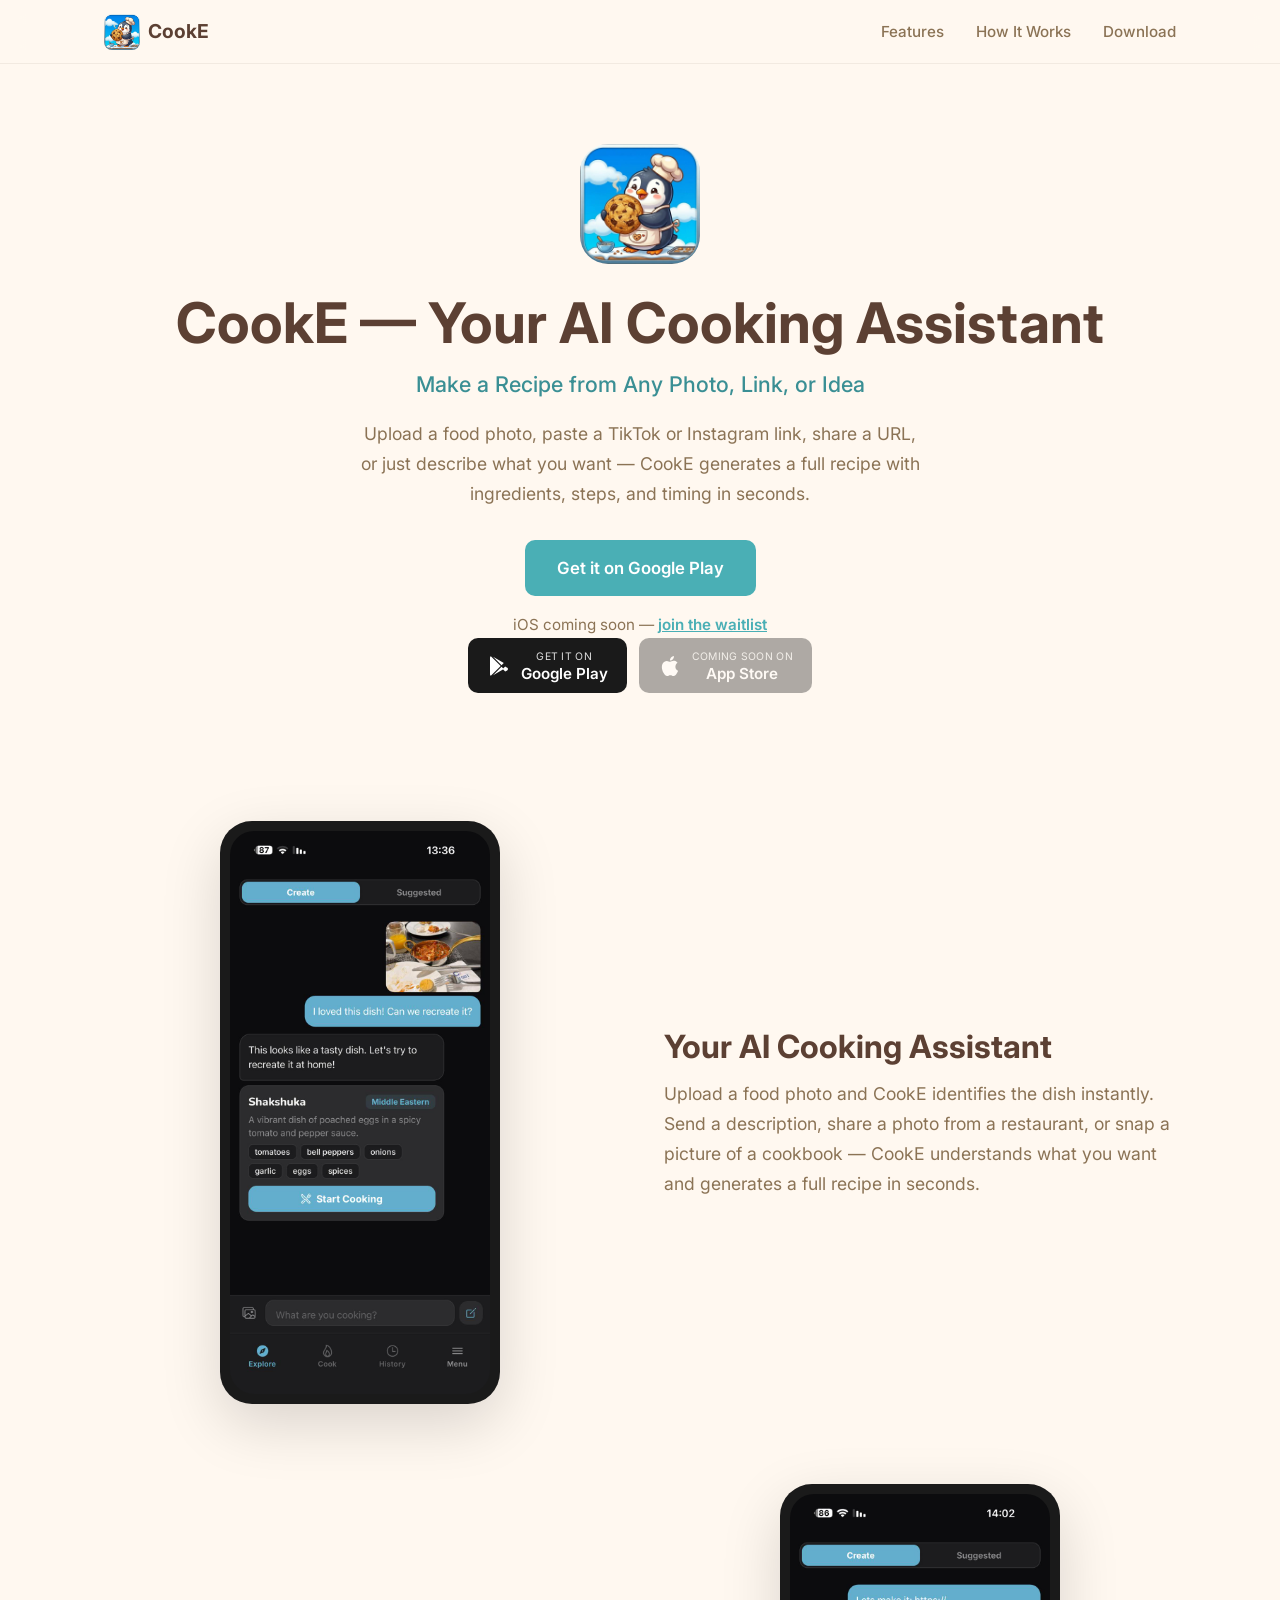
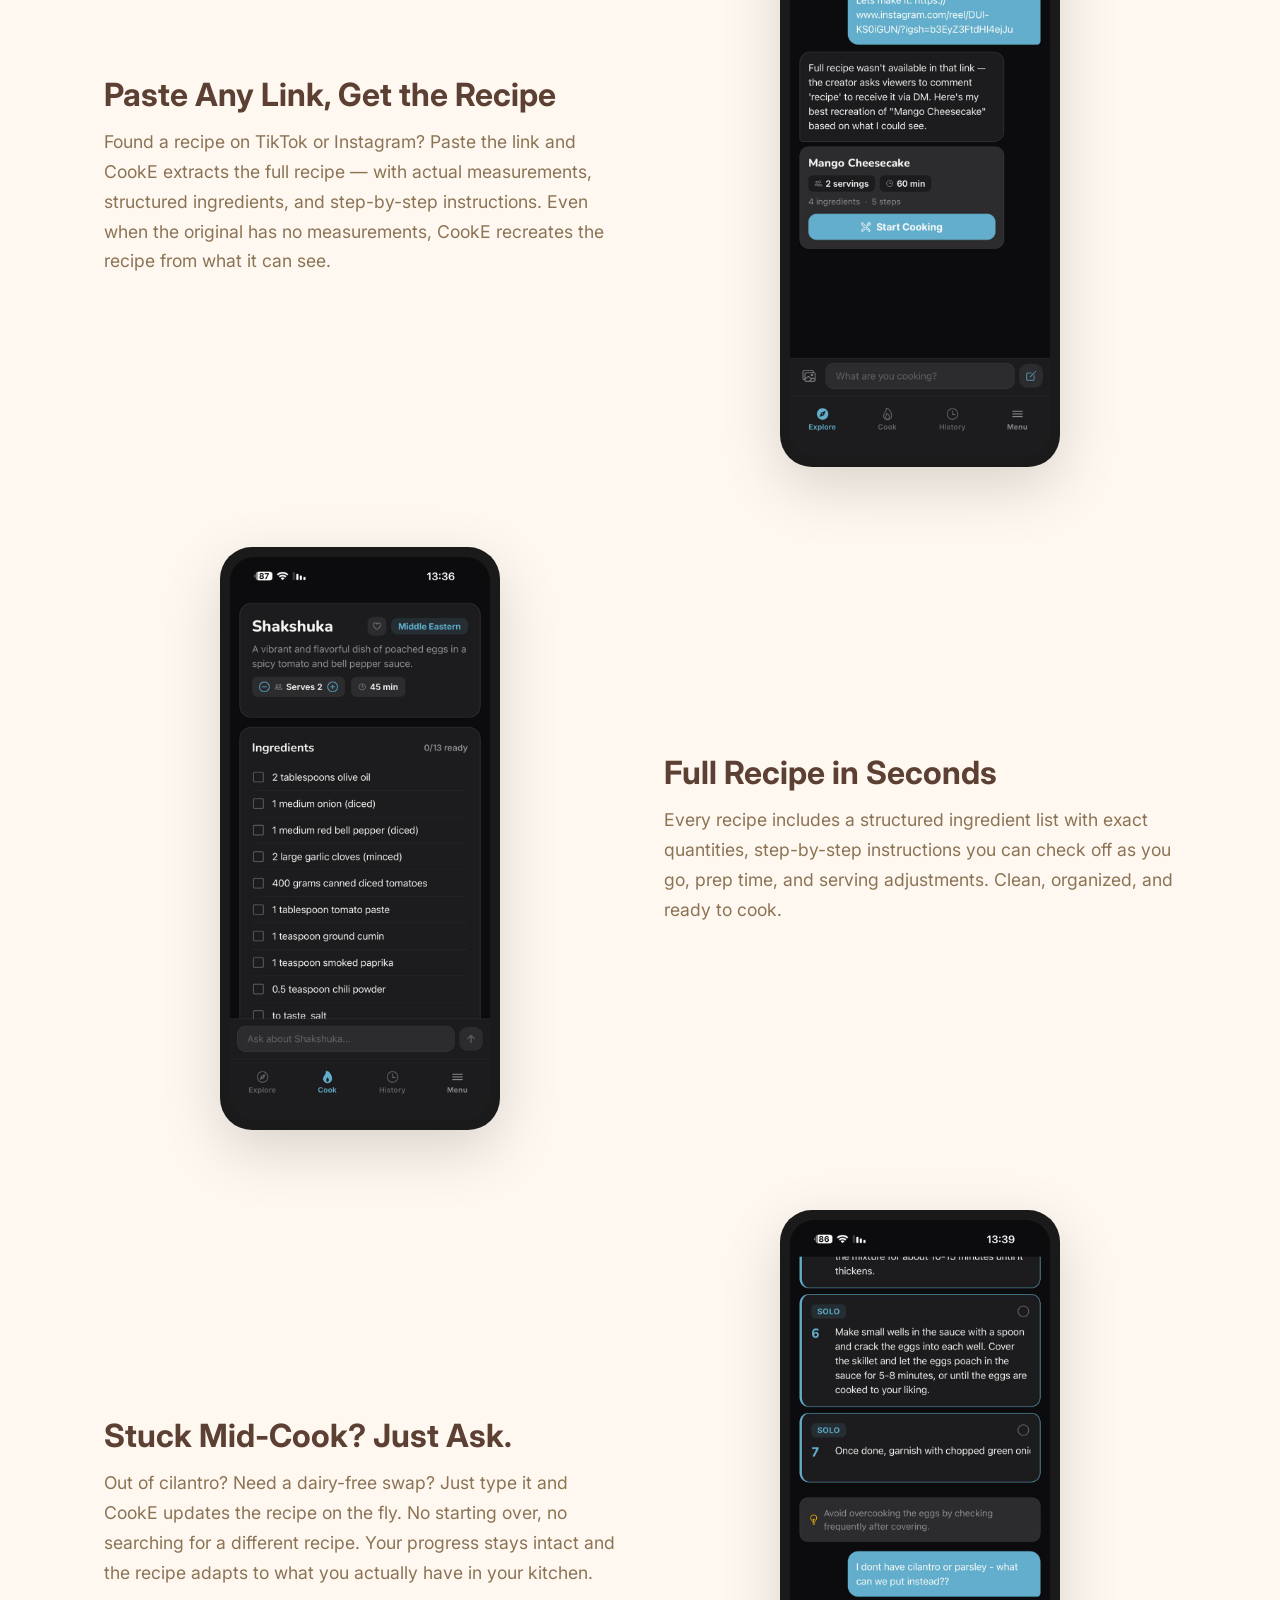
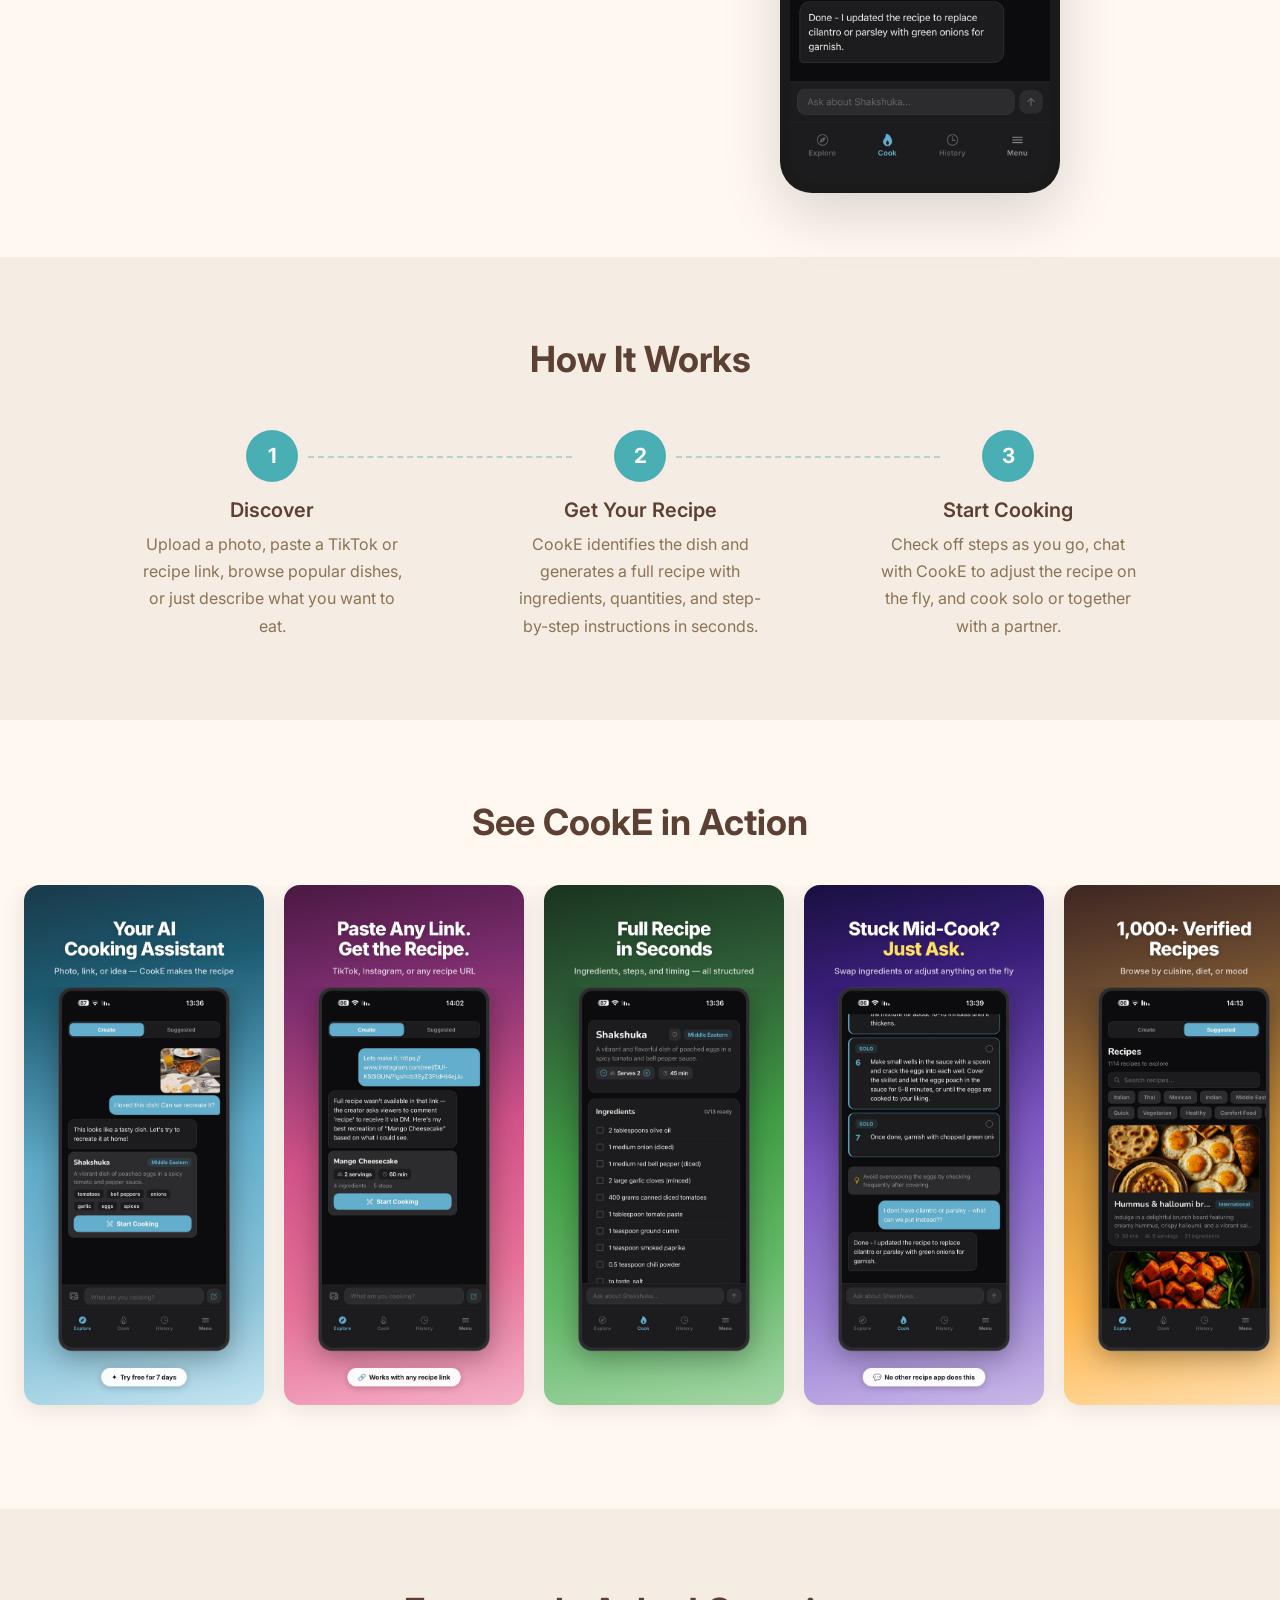
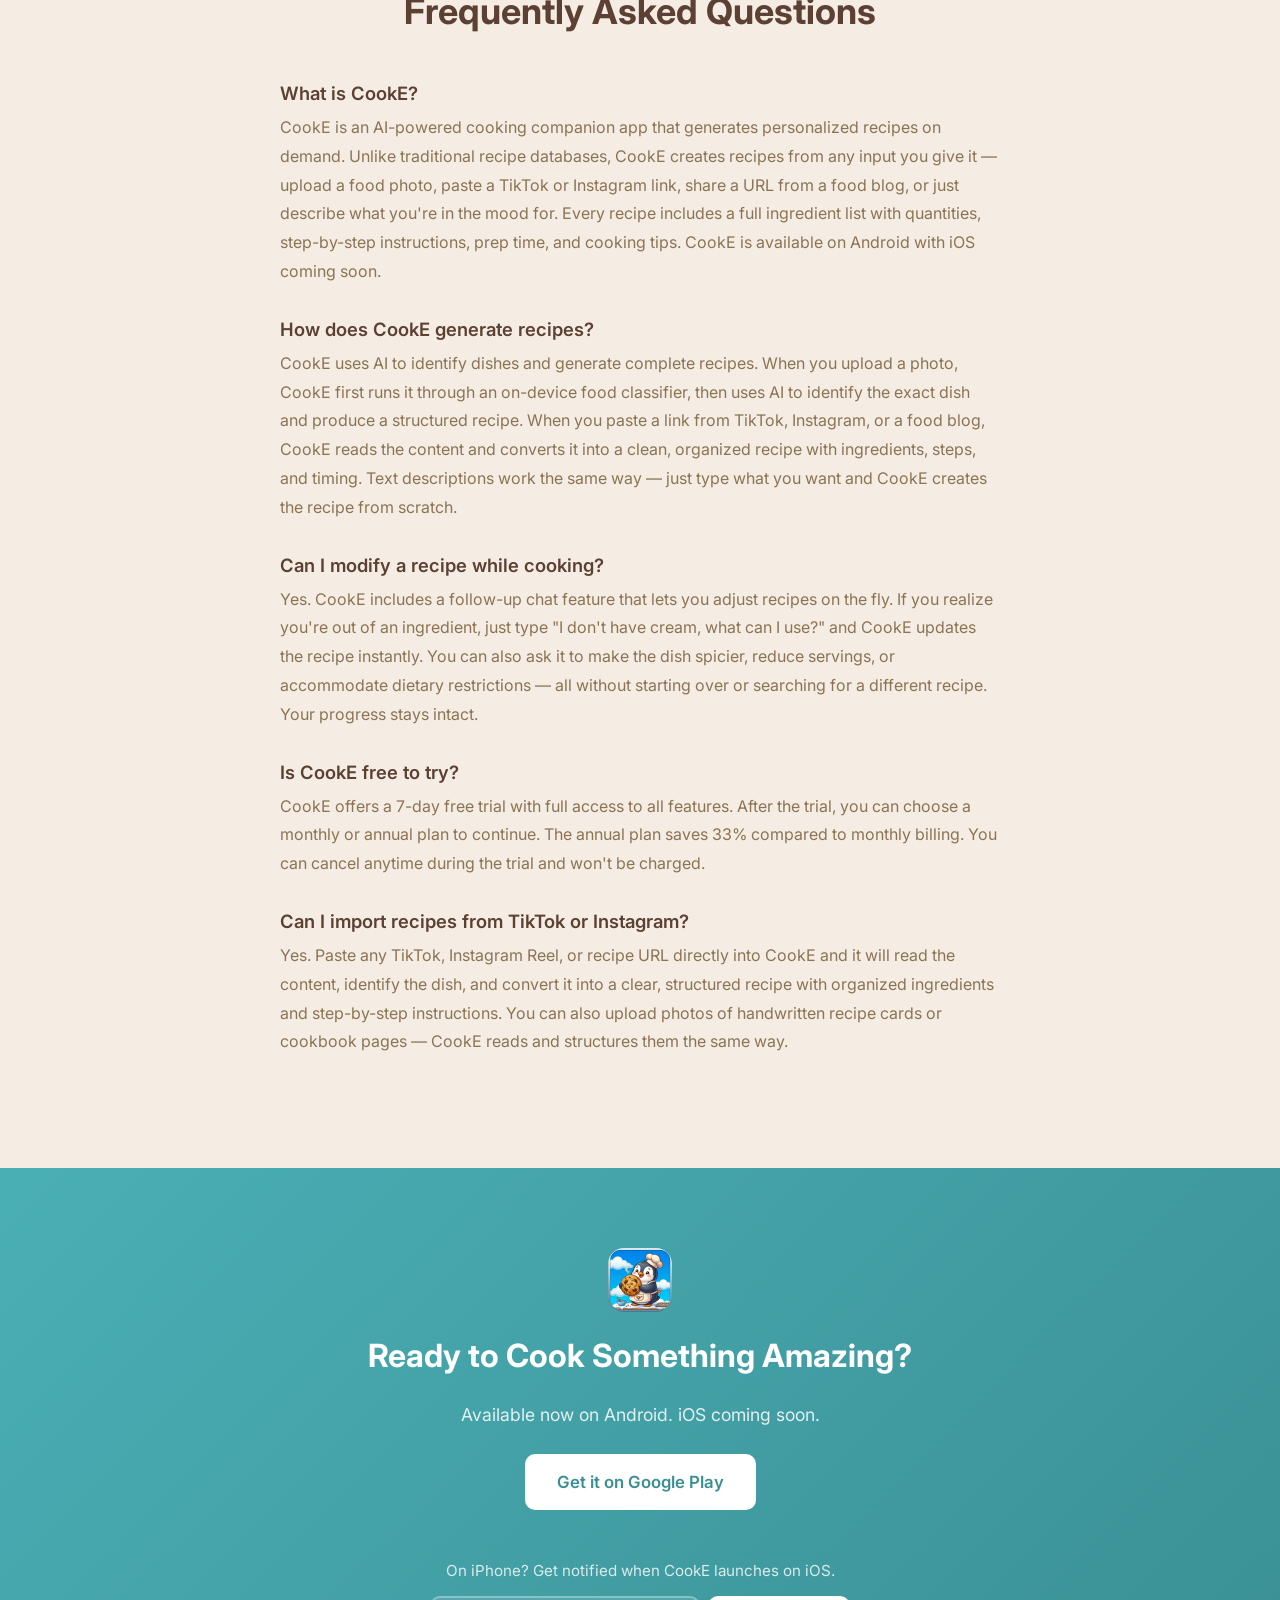
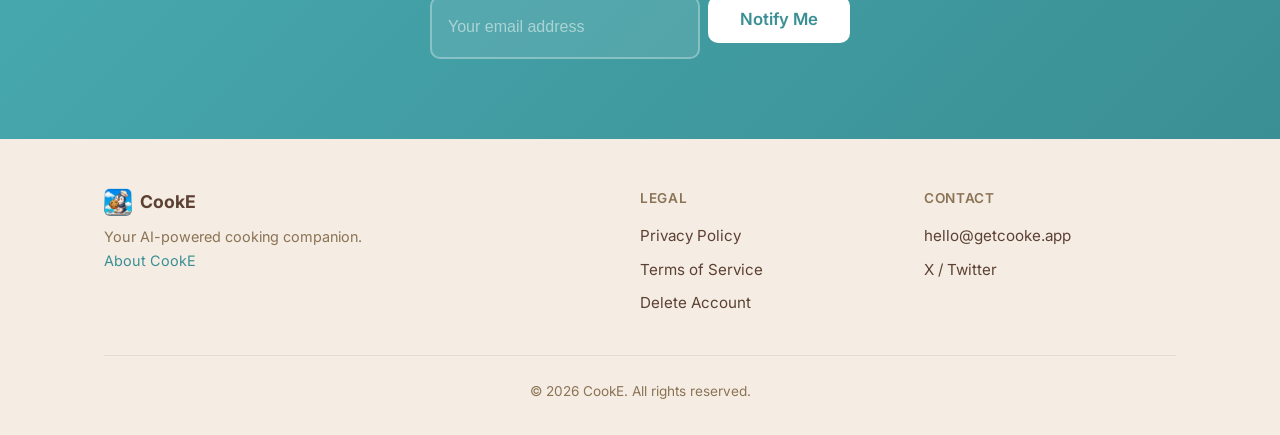
==== commit ef6bb6af: "update site" ====
--- a/index.html
+++ b/index.html
@@ -139,18 +139,10 @@
           },
           {
             "@type": "Question",
-            "name": "What is Cook Together mode?",
-            "acceptedAnswer": {
-              "@type": "Answer",
-              "text": "Cook Together is CookE's 2-cook mode designed for couples and partners. When activated, CookE assigns each step to Him (blue), Her (pink), or Together (purple). A meanwhile connector shows when both cooks can work in parallel, so you finish dinner faster instead of taking turns."
-            }
-          },
-          {
-            "@type": "Question",
-            "name": "Is CookE free?",
-            "acceptedAnswer": {
-              "@type": "Answer",
-              "text": "Yes, CookE is free to use. Every account includes 30 dish identifications, 30 AI recipe generations, and 40 follow-up chat messages each month — no credit card required. CookE Pro offers unlimited access with priority support."
+            "name": "Is CookE free to try?",
+            "acceptedAnswer": {
+              "@type": "Answer",
+              "text": "CookE offers a 7-day free trial with full access to all features. After the trial, you can choose a monthly or annual plan to continue. The annual plan saves 33% compared to monthly. You can cancel anytime during the trial and won't be charged."
             }
           },
           {
@@ -189,7 +181,7 @@
       <ul class="nav-links">
         <li><a href="#features">Features</a></li>
         <li><a href="#how-it-works">How It Works</a></li>
-        <li><a href="#early-access">Early Access</a></li>
+        <li><a href="#ios-waitlist">Download</a></li>
       </ul>
     </div>
   </nav>
@@ -197,35 +189,21 @@
   <!-- Hero -->
   <section class="hero">
     <img src="assets/icon/CookE_Icon_512.jpg" alt="CookE mascot" class="hero-icon" width="120" height="120">
-    <h1>CookE &mdash; Your AI Cooking Companion</h1>
+    <h1>CookE &mdash; Your AI Cooking Assistant</h1>
     <p class="tagline">Make a Recipe from Any Photo, Link, or Idea</p>
-    <p class="description">Upload a food photo, paste a TikTok or Instagram link, share a URL, or just describe what you want &mdash; CookE generates a full recipe with ingredients, steps, and timing in seconds. Cook solo or together with a partner.</p>
+    <p class="description">Upload a food photo, paste a TikTok or Instagram link, share a URL, or just describe what you want &mdash; CookE generates a full recipe with ingredients, steps, and timing in seconds.</p>
     <div class="hero-ctas">
-      <button class="btn btn-primary" id="hero-open-form">Get Early Access</button>
-    </div>
-    <form class="early-access-form early-access-form--hidden" data-action="https://script.google.com/macros/s/AKfycby9JEBsoLzI1VFVrNOmWcHt-5zb-0W4CGZV7X8S8lZ4A1R89yy1nJ3BYKTUxWFGt2iP/exec" id="hero-form">
-      <input type="email" name="email" placeholder="Your email address" required>
-      <div class="platform-toggle">
-        <label class="platform-option">
-          <input type="radio" name="platform" value="Android" required checked>
-          <span>Android</span>
-        </label>
-        <label class="platform-option">
-          <input type="radio" name="platform" value="iOS">
-          <span>iOS</span>
-        </label>
-      </div>
-      <button type="submit" class="btn btn-primary">Submit</button>
-    </form>
-    <p class="form-success" id="hero-success">You're in! We'll be in touch soon.</p>
+      <a href="https://play.google.com/store/apps/details?id=com.cooke.app" class="btn btn-primary" target="_blank" rel="noopener">Get it on Google Play</a>
+    </div>
+    <p class="ios-notice">iOS coming soon &mdash; <a href="#ios-waitlist" class="ios-link">join the waitlist</a></p>
     <div class="store-badges">
-      <div class="store-badge faded">
+      <a href="https://play.google.com/store/apps/details?id=com.cooke.app" class="store-badge" target="_blank" rel="noopener">
         <svg class="store-badge-icon" viewBox="0 0 24 24" width="24" height="24" fill="currentColor"><path d="M3 20.5v-17c0-.59.34-1.11.84-1.35L13.69 12l-9.85 9.85c-.5-.24-.84-.76-.84-1.35zm13.81-5.38L6.05 21.34l8.49-8.49 2.27 2.27zm3.35-1.72c.51.31.84.87.84 1.5 0 .63-.33 1.19-.84 1.5l-1.97 1.18-2.52-2.52 2.52-2.52 1.97 1.18zM6.05 2.66l10.76 6.22-2.27 2.27-8.49-8.49z"/></svg>
         <div>
-          <span class="store-badge-label">Coming soon on</span>
+          <span class="store-badge-label">Get it on</span>
           <span class="store-badge-store">Google Play</span>
         </div>
-      </div>
+      </a>
       <div class="store-badge faded">
         <svg class="store-badge-icon" viewBox="0 0 24 24" width="24" height="24" fill="currentColor"><path d="M18.71 19.5c-.83 1.24-1.71 2.45-3.05 2.47-1.34.03-1.77-.79-3.29-.79-1.53 0-2 .77-3.27.82-1.31.05-2.3-1.32-3.14-2.53C4.25 17 2.94 12.45 4.7 9.39c.87-1.52 2.43-2.48 4.12-2.51 1.28-.02 2.5.87 3.29.87.78 0 2.26-1.07 3.8-.91.65.03 2.47.26 3.64 1.98-.09.06-2.17 1.28-2.15 3.81.03 3.02 2.65 4.03 2.68 4.04-.03.07-.42 1.44-1.38 2.83M13 3.5c.73-.83 1.94-1.46 2.94-1.5.13 1.17-.34 2.35-1.04 3.19-.69.85-1.83 1.51-2.95 1.42-.15-1.15.41-2.35 1.05-3.11z"/></svg>
         <div>
@@ -243,48 +221,48 @@
       <div class="feature-block fade-in">
         <div class="feature-visual">
           <div class="phone-mockup">
-            <img src="assets/screenshots/1.jpeg" alt="Describe your craving screen" loading="lazy" width="260" height="563">
+            <img src="assets/screenshots/1.jpeg" alt="CookE AI chat identifying a dish from a photo" loading="lazy" width="260" height="563">
           </div>
         </div>
         <div class="feature-text">
-          <h2>Describe Your Craving</h2>
-          <p>Just type what you're in the mood for &mdash; "something creamy with mushrooms" or "a quick weeknight pasta" &mdash; and CookE's AI generates a full structured recipe in seconds. Every recipe includes ingredients with quantities, step-by-step instructions, prep time, and tips.</p>
+          <h2>Your AI Cooking Assistant</h2>
+          <p>Upload a food photo and CookE identifies the dish instantly. Send a description, share a photo from a restaurant, or snap a picture of a cookbook &mdash; CookE understands what you want and generates a full recipe in seconds.</p>
         </div>
       </div>
 
       <div class="feature-block reverse fade-in">
         <div class="feature-visual">
           <div class="phone-mockup">
-            <img src="assets/screenshots/2.jpeg" alt="Explore popular dishes screen" loading="lazy" width="260" height="563">
+            <img src="assets/screenshots/2.jpeg" alt="CookE importing a recipe from an Instagram link" loading="lazy" width="260" height="563">
           </div>
         </div>
         <div class="feature-text">
-          <h2>Explore Popular Dishes</h2>
-          <p>Browse a curated feed of trending recipes and popular dishes from cuisines around the world. Tap any dish to get a complete AI-generated recipe. See a recipe on TikTok or Instagram? Paste the link and CookE turns it into a clear, structured recipe ready to cook.</p>
+          <h2>Paste Any Link, Get the Recipe</h2>
+          <p>Found a recipe on TikTok or Instagram? Paste the link and CookE extracts the full recipe &mdash; with actual measurements, structured ingredients, and step-by-step instructions. Even when the original has no measurements, CookE recreates the recipe from what it can see.</p>
         </div>
       </div>
 
       <div class="feature-block fade-in">
         <div class="feature-visual">
           <div class="phone-mockup">
-            <img src="assets/screenshots/4.jpeg" alt="Customize your recipe screen" loading="lazy" width="260" height="563">
+            <img src="assets/screenshots/3.jpeg" alt="CookE full recipe with ingredients checklist" loading="lazy" width="260" height="563">
           </div>
         </div>
         <div class="feature-text">
-          <h2>Customize Your Recipe</h2>
-          <p>Adjust servings, choose to cook solo or with a partner, and fine-tune every detail before you start. Realized you're out of an ingredient? Just chat with CookE mid-recipe to swap ingredients, adjust spice level, or handle dietary restrictions &mdash; no starting over.</p>
+          <h2>Full Recipe in Seconds</h2>
+          <p>Every recipe includes a structured ingredient list with exact quantities, step-by-step instructions you can check off as you go, prep time, and serving adjustments. Clean, organized, and ready to cook.</p>
         </div>
       </div>
 
       <div class="feature-block reverse fade-in">
         <div class="feature-visual">
           <div class="phone-mockup">
-            <img src="assets/screenshots/5.jpeg" alt="Cook Together screen" loading="lazy" width="260" height="563">
+            <img src="assets/screenshots/4.jpeg" alt="CookE follow-up chat swapping an ingredient mid-cook" loading="lazy" width="260" height="563">
           </div>
         </div>
         <div class="feature-text">
-          <h2>Cook Together</h2>
-          <p>Cooking with your partner? Switch to 2-cook mode and CookE assigns each step to Him (blue), Her (pink), or Together (purple). A "meanwhile" connector shows when you can work in parallel, so you finish dinner faster. No other recipe app coordinates two people through a recipe.</p>
+          <h2>Stuck Mid-Cook? Just Ask.</h2>
+          <p>Out of cilantro? Need a dairy-free swap? Just type it and CookE updates the recipe on the fly. No starting over, no searching for a different recipe. Your progress stays intact and the recipe adapts to what you actually have in your kitchen.</p>
         </div>
       </div>
 
@@ -320,13 +298,13 @@
     <div class="container">
       <h2>See CookE in Action</h2>
     </div>
-    <div class="gallery-scroll">
-      <div class="phone-mockup"><img src="assets/screenshots/1.jpeg" alt="CookE app text input screen for describing a dish craving" loading="lazy" width="220" height="476"></div>
-      <div class="phone-mockup"><img src="assets/screenshots/2.jpeg" alt="CookE app popular dishes feed with trending recipes" loading="lazy" width="220" height="476"></div>
-      <div class="phone-mockup"><img src="assets/screenshots/3.jpeg" alt="CookE app AI-generated recipe with ingredients and steps" loading="lazy" width="220" height="476"></div>
-      <div class="phone-mockup"><img src="assets/screenshots/4.jpeg" alt="CookE app recipe customization with serving adjustments" loading="lazy" width="220" height="476"></div>
-      <div class="phone-mockup"><img src="assets/screenshots/5.jpeg" alt="CookE app Cook Together mode with color-coded steps for two cooks" loading="lazy" width="220" height="476"></div>
-      <div class="phone-mockup"><img src="assets/screenshots/6.jpeg" alt="CookE app follow-up chat to modify recipe mid-cooking" loading="lazy" width="220" height="476"></div>
+    <div class="gallery-scroll gallery-scroll--store">
+      <img src="assets/store-listings/01-hero.png" alt="CookE - Your AI Cooking Assistant" loading="lazy" class="store-listing-img">
+      <img src="assets/store-listings/02-import.png" alt="CookE - Paste any link, get the recipe" loading="lazy" class="store-listing-img">
+      <img src="assets/store-listings/03-recipe.png" alt="CookE - Full recipe in seconds" loading="lazy" class="store-listing-img">
+      <img src="assets/store-listings/04-chat.png" alt="CookE - Stuck mid-cook? Just ask" loading="lazy" class="store-listing-img">
+      <img src="assets/store-listings/05-browse.png" alt="CookE - 1000+ verified recipes" loading="lazy" class="store-listing-img">
+      <img src="assets/store-listings/06-free-tier.png" alt="CookE - Try it free for 7 days" loading="lazy" class="store-listing-img">
     </div>
   </section>
 
@@ -351,13 +329,8 @@
       </div>
 
       <div class="faq-item fade-in">
-        <h3>What is Cook Together mode?</h3>
-        <p>Cook Together is CookE's 2-cook mode designed for couples and partners who want to cook a meal together. When activated, CookE assigns each step to Him (blue), Her (pink), or Together (purple). A "meanwhile" connector shows when both cooks can work in parallel, so you finish dinner faster instead of taking turns. No other recipe app coordinates two people through a recipe this way.</p>
-      </div>
-
-      <div class="faq-item fade-in">
-        <h3>Is CookE free?</h3>
-        <p>Yes, CookE is free to use. Every account includes 30 dish identifications, 30 AI recipe generations, and 40 follow-up chat messages each month — no credit card required. For unlimited access, CookE Pro removes all limits and includes priority support. The annual Pro plan saves 33% compared to monthly billing.</p>
+        <h3>Is CookE free to try?</h3>
+        <p>CookE offers a 7-day free trial with full access to all features. After the trial, you can choose a monthly or annual plan to continue. The annual plan saves 33% compared to monthly billing. You can cancel anytime during the trial and won't be charged.</p>
       </div>
 
       <div class="faq-item fade-in">
@@ -367,43 +340,19 @@
     </div>
   </section>
 
-  <!-- Early Access CTA -->
-  <section id="early-access" class="download-cta">
+  <!-- Download CTA -->
+  <section id="ios-waitlist" class="download-cta">
     <img src="assets/icon/CookE_Icon_512.jpg" alt="CookE" width="64" height="64">
     <h2>Ready to Cook Something Amazing?</h2>
-    <p class="cta-subtitle">Join our early access — limited to 20 testers.</p>
-    <button class="btn btn-white" id="bottom-open-form">Get Early Access</button>
-    <form class="early-access-form early-access-form--dark early-access-form--hidden" data-action="https://script.google.com/macros/s/AKfycby9JEBsoLzI1VFVrNOmWcHt-5zb-0W4CGZV7X8S8lZ4A1R89yy1nJ3BYKTUxWFGt2iP/exec" id="bottom-form">
+    <p class="cta-subtitle">Available now on Android. iOS coming soon.</p>
+    <a href="https://play.google.com/store/apps/details?id=com.cooke.app" class="btn btn-white" target="_blank" rel="noopener">Get it on Google Play</a>
+    <p class="ios-waitlist-label">On iPhone? Get notified when CookE launches on iOS.</p>
+    <form class="ios-waitlist-form" data-action="https://script.google.com/macros/s/AKfycby9JEBsoLzI1VFVrNOmWcHt-5zb-0W4CGZV7X8S8lZ4A1R89yy1nJ3BYKTUxWFGt2iP/exec" id="ios-form">
       <input type="email" name="email" placeholder="Your email address" required>
-      <div class="platform-toggle">
-        <label class="platform-option">
-          <input type="radio" name="platform" value="Android" required checked>
-          <span>Android</span>
-        </label>
-        <label class="platform-option">
-          <input type="radio" name="platform" value="iOS">
-          <span>iOS</span>
-        </label>
-      </div>
-      <button type="submit" class="btn btn-white">Submit</button>
+      <input type="hidden" name="platform" value="iOS">
+      <button type="submit" class="btn btn-white">Notify Me</button>
     </form>
-    <p class="form-success form-success--dark" id="bottom-success">You're in! We'll be in touch soon.</p>
-    <div class="store-badges">
-      <div class="store-badge faded faded--dark">
-        <svg class="store-badge-icon" viewBox="0 0 24 24" width="24" height="24" fill="currentColor"><path d="M3 20.5v-17c0-.59.34-1.11.84-1.35L13.69 12l-9.85 9.85c-.5-.24-.84-.76-.84-1.35zm13.81-5.38L6.05 21.34l8.49-8.49 2.27 2.27zm3.35-1.72c.51.31.84.87.84 1.5 0 .63-.33 1.19-.84 1.5l-1.97 1.18-2.52-2.52 2.52-2.52 1.97 1.18zM6.05 2.66l10.76 6.22-2.27 2.27-8.49-8.49z"/></svg>
-        <div>
-          <span class="store-badge-label">Coming soon on</span>
-          <span class="store-badge-store">Google Play</span>
-        </div>
-      </div>
-      <div class="store-badge faded faded--dark">
-        <svg class="store-badge-icon" viewBox="0 0 24 24" width="24" height="24" fill="currentColor"><path d="M18.71 19.5c-.83 1.24-1.71 2.45-3.05 2.47-1.34.03-1.77-.79-3.29-.79-1.53 0-2 .77-3.27.82-1.31.05-2.3-1.32-3.14-2.53C4.25 17 2.94 12.45 4.7 9.39c.87-1.52 2.43-2.48 4.12-2.51 1.28-.02 2.5.87 3.29.87.78 0 2.26-1.07 3.8-.91.65.03 2.47.26 3.64 1.98-.09.06-2.17 1.28-2.15 3.81.03 3.02 2.65 4.03 2.68 4.04-.03.07-.42 1.44-1.38 2.83M13 3.5c.73-.83 1.94-1.46 2.94-1.5.13 1.17-.34 2.35-1.04 3.19-.69.85-1.83 1.51-2.95 1.42-.15-1.15.41-2.35 1.05-3.11z"/></svg>
-        <div>
-          <span class="store-badge-label">Coming soon on</span>
-          <span class="store-badge-store">App Store</span>
-        </div>
-      </div>
-    </div>
+    <p class="form-success form-success--dark" id="ios-success">You're on the list! We'll email you when CookE launches on iOS.</p>
   </section>
 
   <!-- Footer -->
--- a/style.css
+++ b/style.css
@@ -775,6 +775,80 @@
   margin-bottom: 2rem;
 }
 
+/* ===== iOS notice & waitlist ===== */
+.ios-notice {
+  font-size: .95rem;
+  color: var(--text-light);
+  margin-top: .75rem;
+}
+
+.ios-link {
+  color: var(--accent);
+  font-weight: 600;
+  text-decoration: underline;
+}
+
+.ios-waitlist-label {
+  font-size: .95rem;
+  color: rgba(255,255,255,.8);
+  margin-top: 2rem;
+  margin-bottom: .75rem;
+}
+
+.ios-waitlist-form {
+  display: flex;
+  gap: .5rem;
+  max-width: 420px;
+  margin: 0 auto;
+}
+
+.ios-waitlist-form input[type="email"] {
+  flex: 1;
+  padding: .75rem 1rem;
+  border: 2px solid rgba(255,255,255,.3);
+  border-radius: var(--radius-sm);
+  background: rgba(255,255,255,.1);
+  color: #fff;
+  font-size: 1rem;
+}
+
+.ios-waitlist-form input[type="email"]::placeholder {
+  color: rgba(255,255,255,.5);
+}
+
+.ios-waitlist-form .btn {
+  flex-shrink: 0;
+}
+
+.ios-waitlist-form .btn:disabled {
+  opacity: .6;
+  cursor: not-allowed;
+}
+
+/* ===== Store listing gallery ===== */
+.gallery-scroll--store {
+  display: flex;
+  gap: 20px;
+  overflow-x: auto;
+  scroll-snap-type: x mandatory;
+  -webkit-overflow-scrolling: touch;
+  padding: 0 24px 24px;
+}
+
+.store-listing-img {
+  width: 240px;
+  height: auto;
+  border-radius: 16px;
+  flex-shrink: 0;
+  scroll-snap-align: center;
+  box-shadow: 0 4px 24px rgba(0,0,0,.1);
+}
+
+@media (max-width: 640px) {
+  .store-listing-img { width: 200px; }
+  .ios-waitlist-form { flex-direction: column; }
+}
+
 /* ===== Responsive Typography ===== */
 @media (max-width: 768px) {
   .hero h1 { font-size: 2.5rem; }
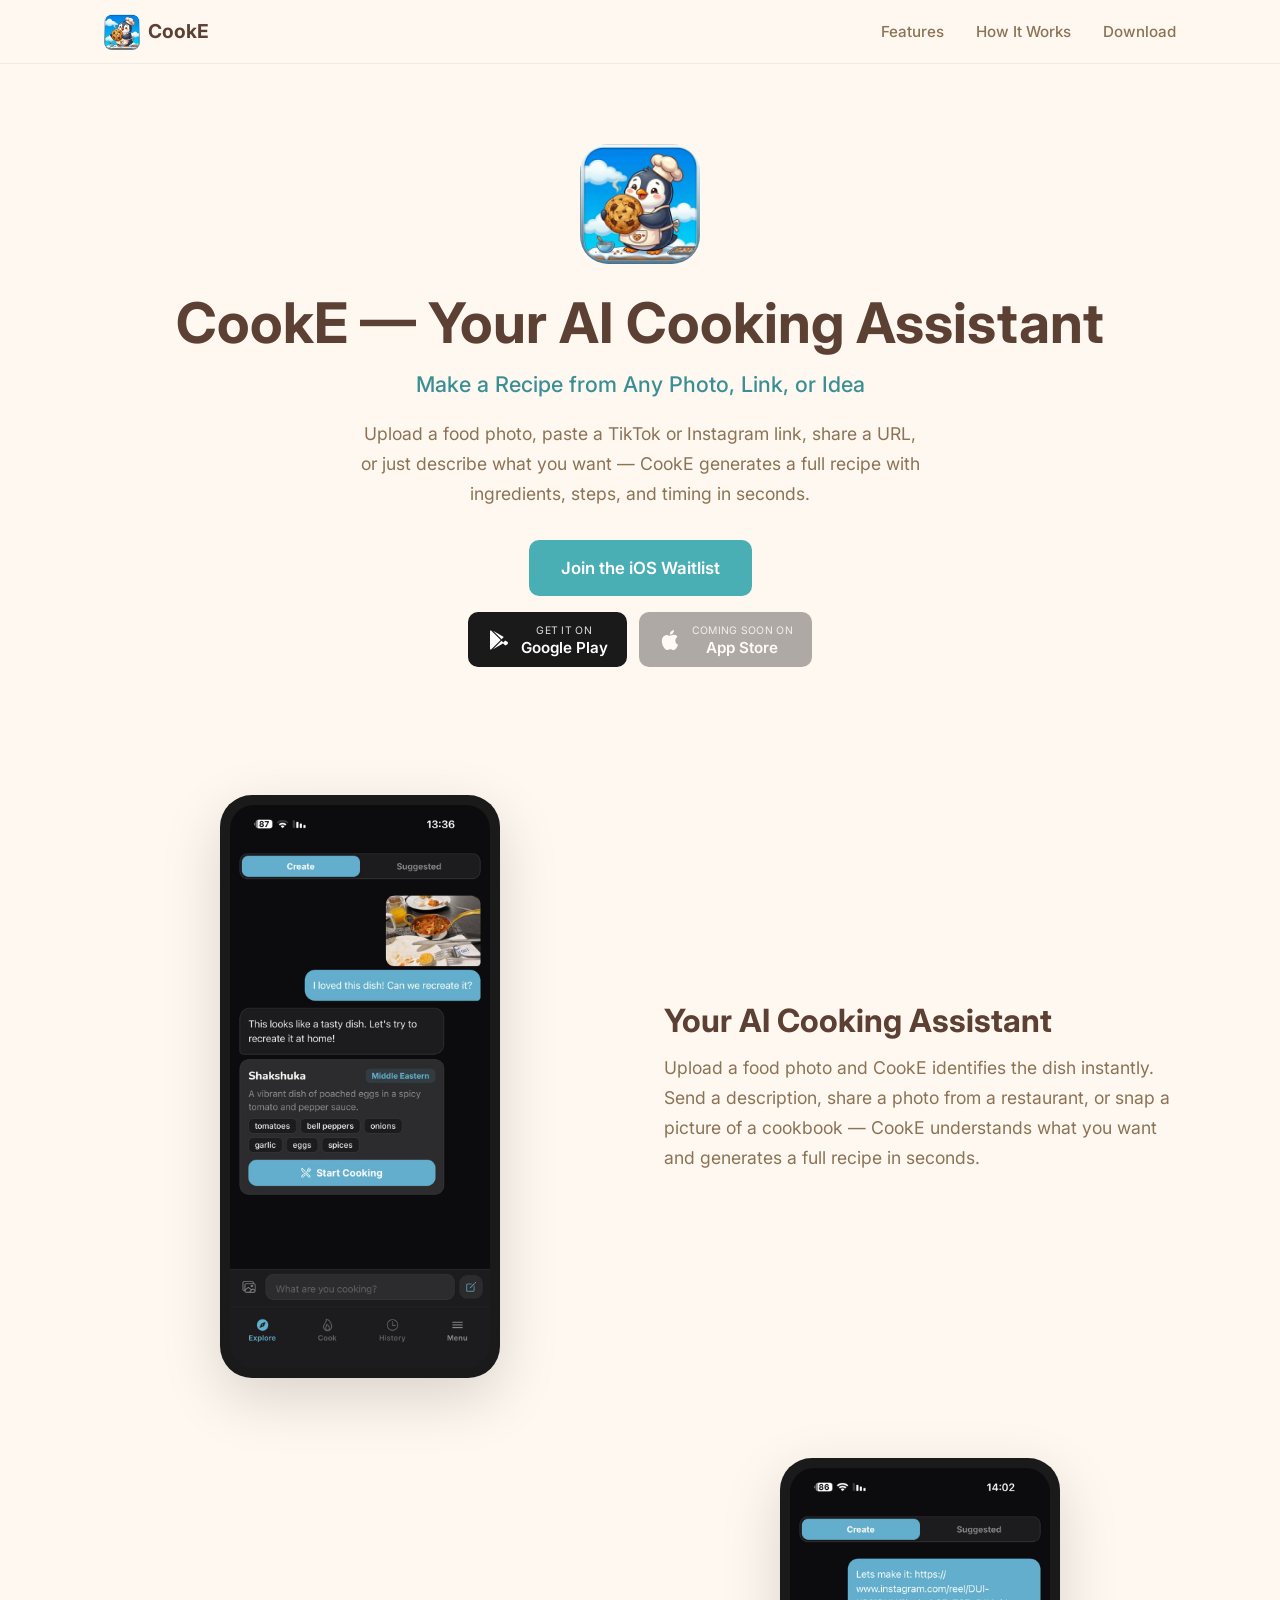
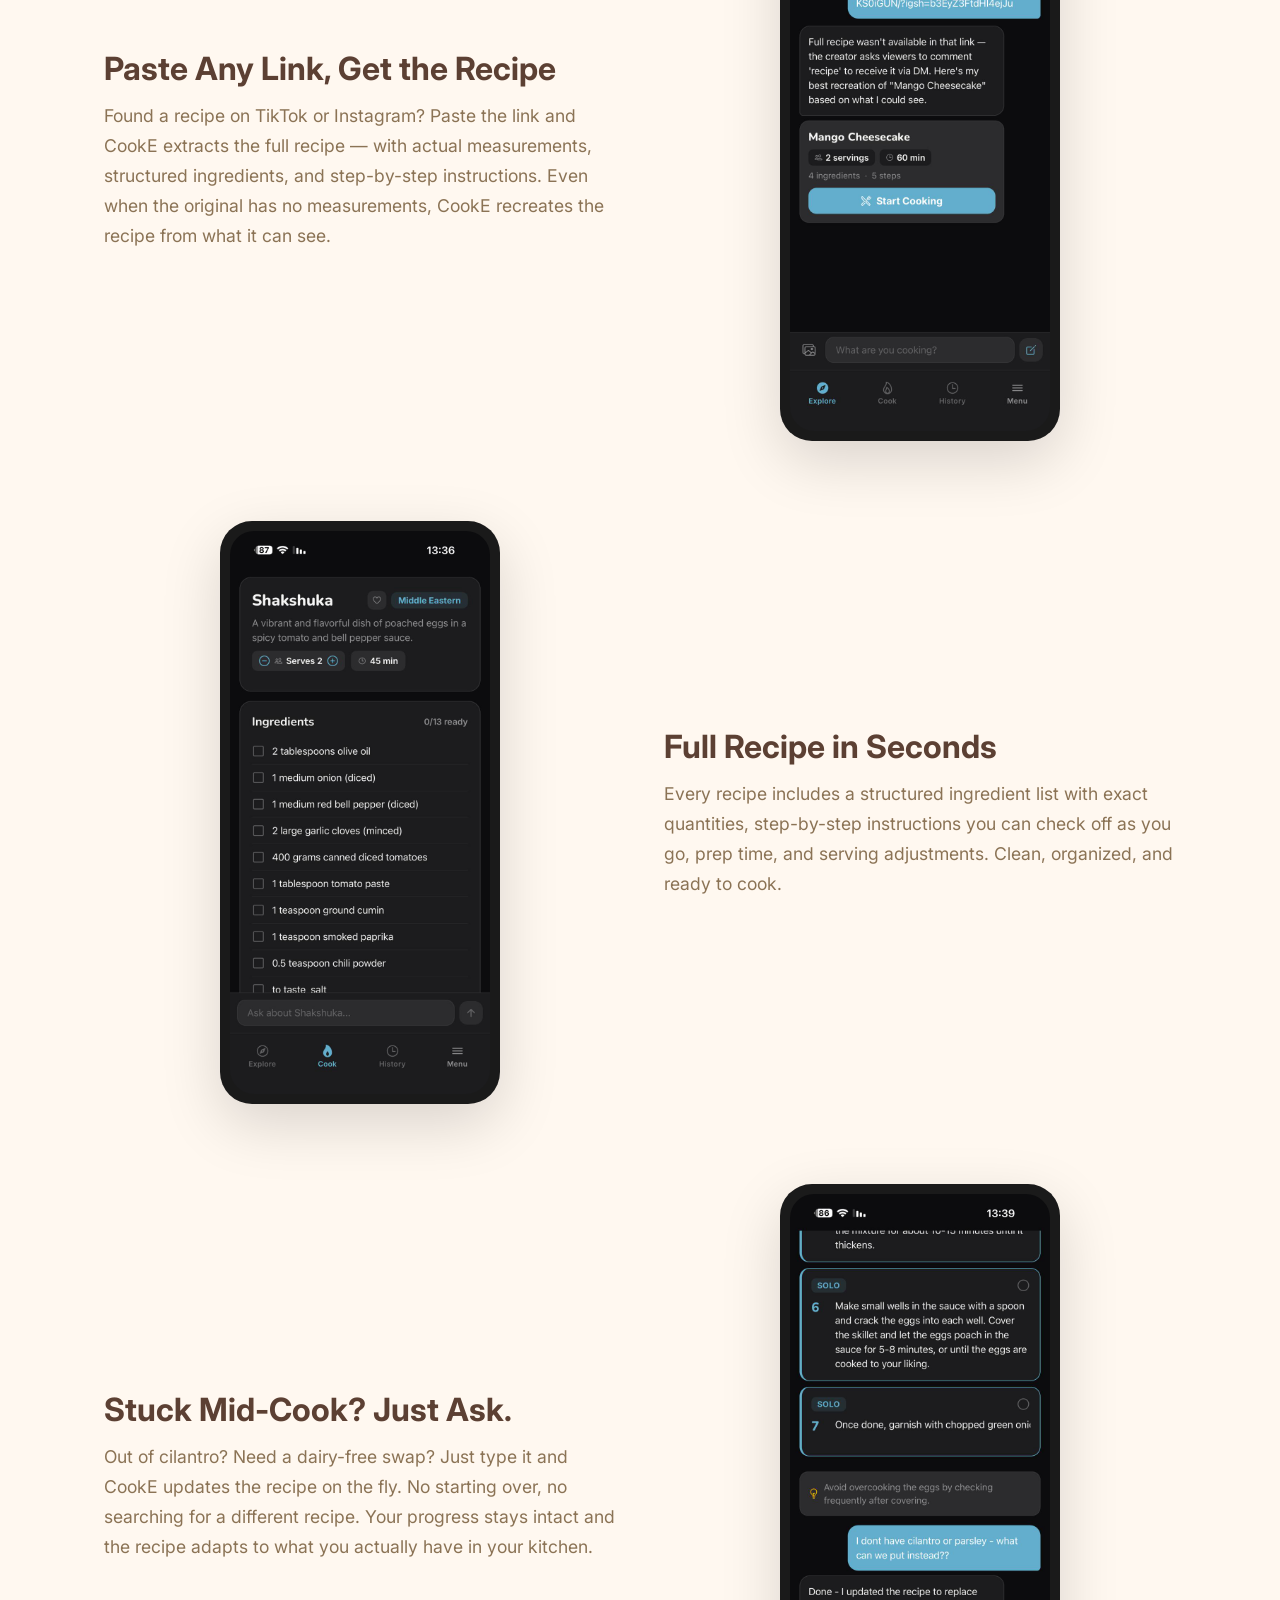
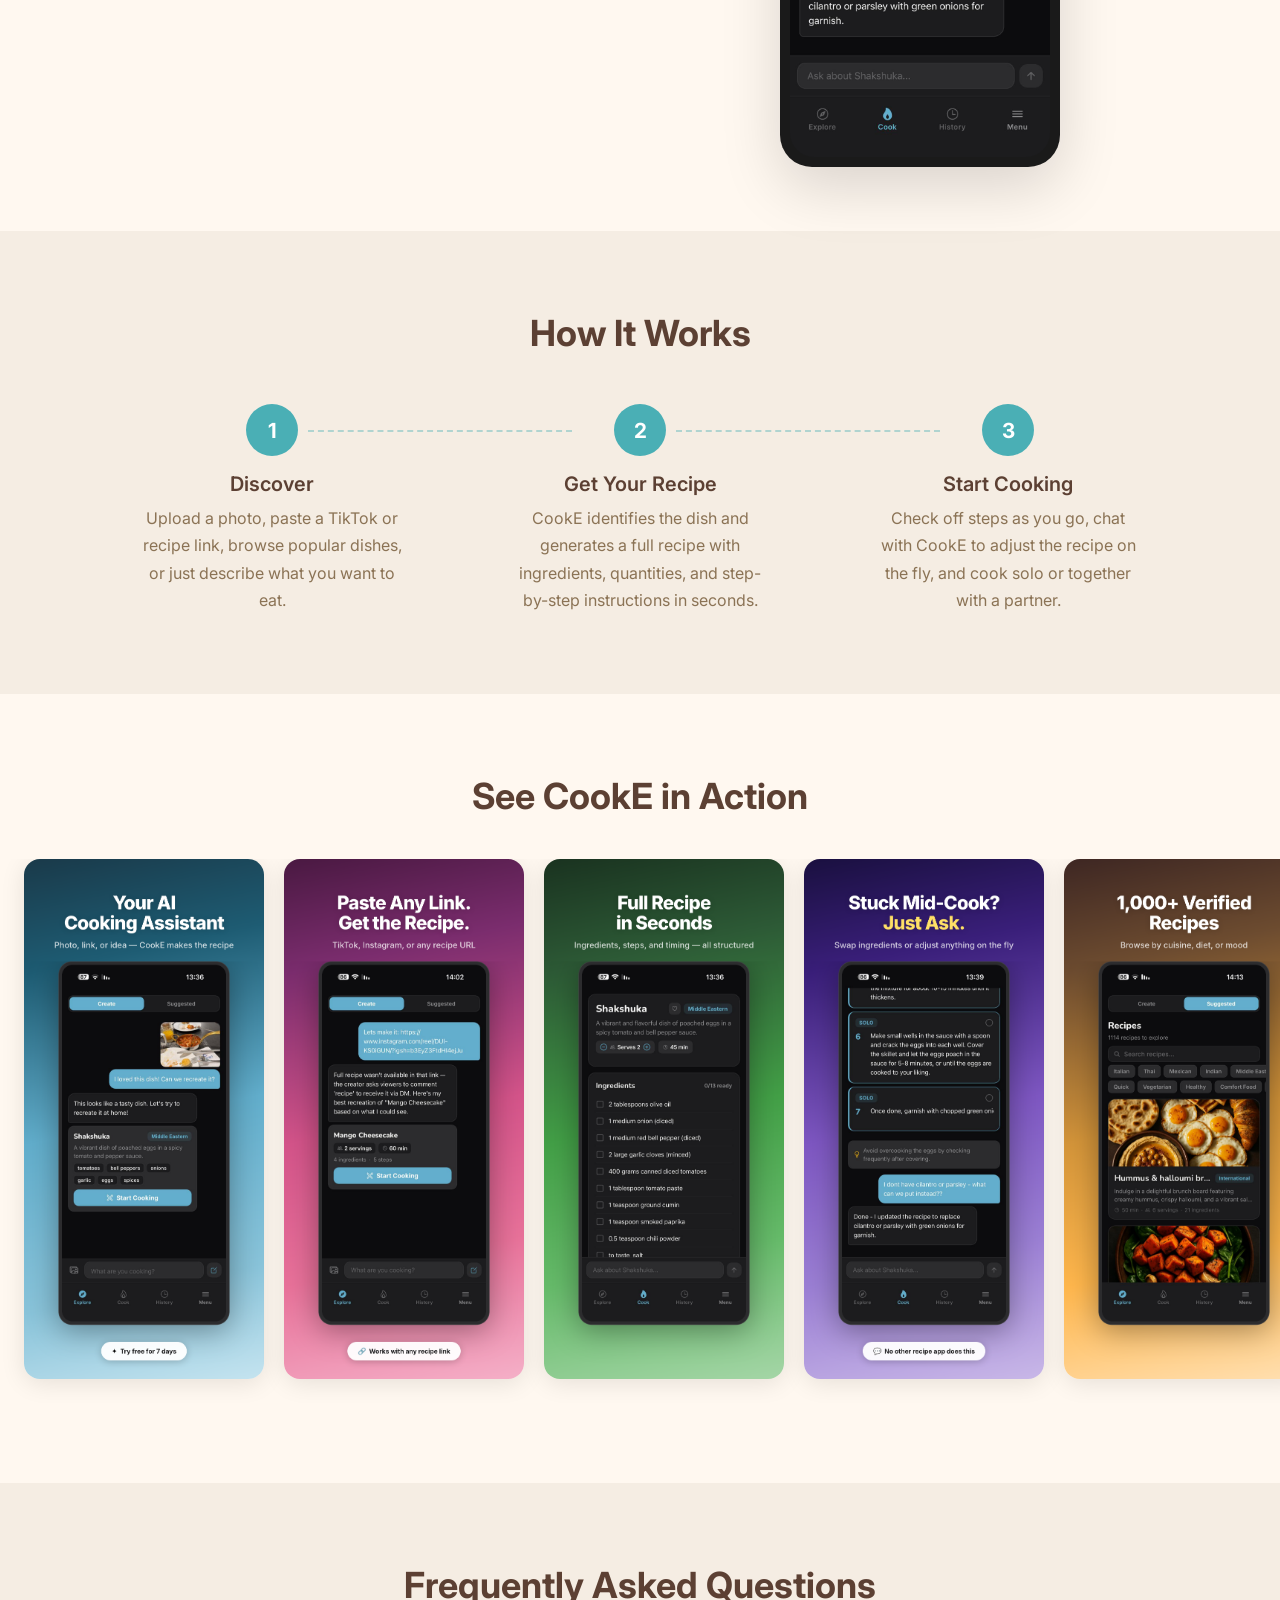
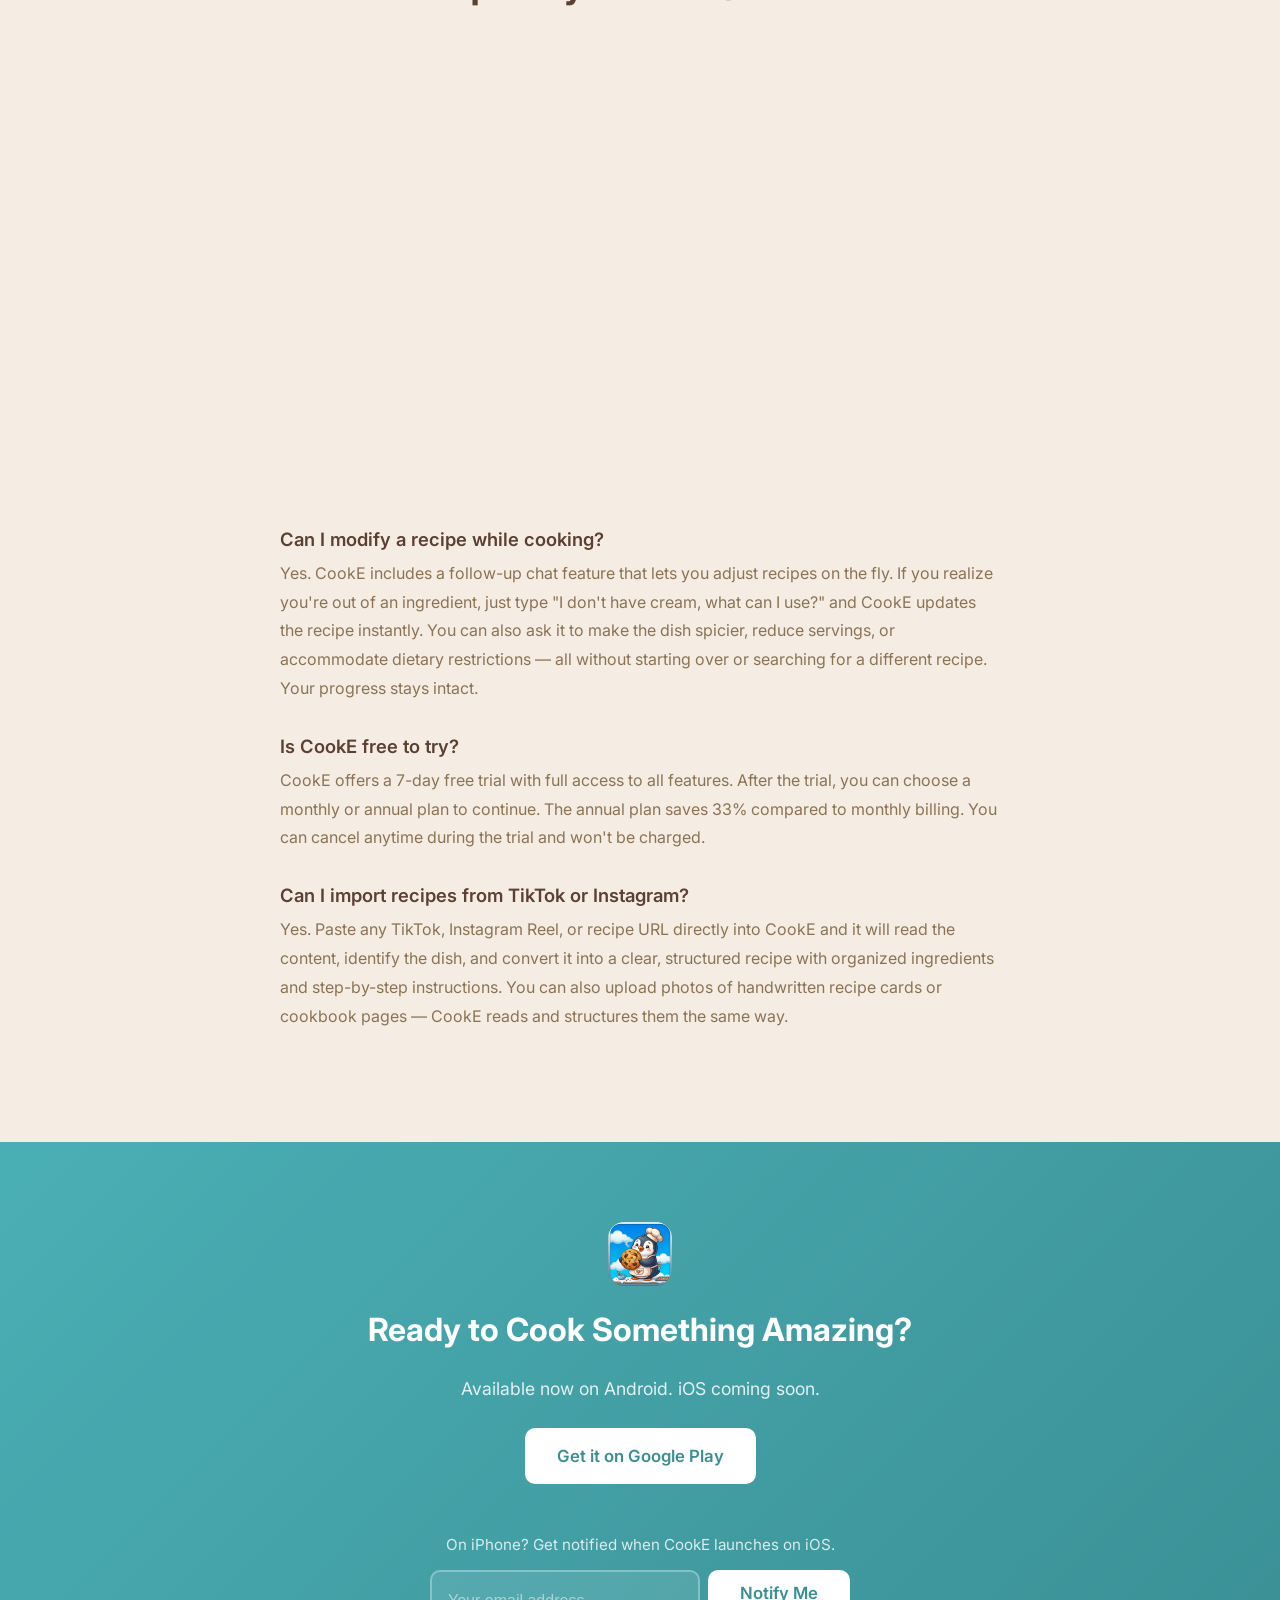
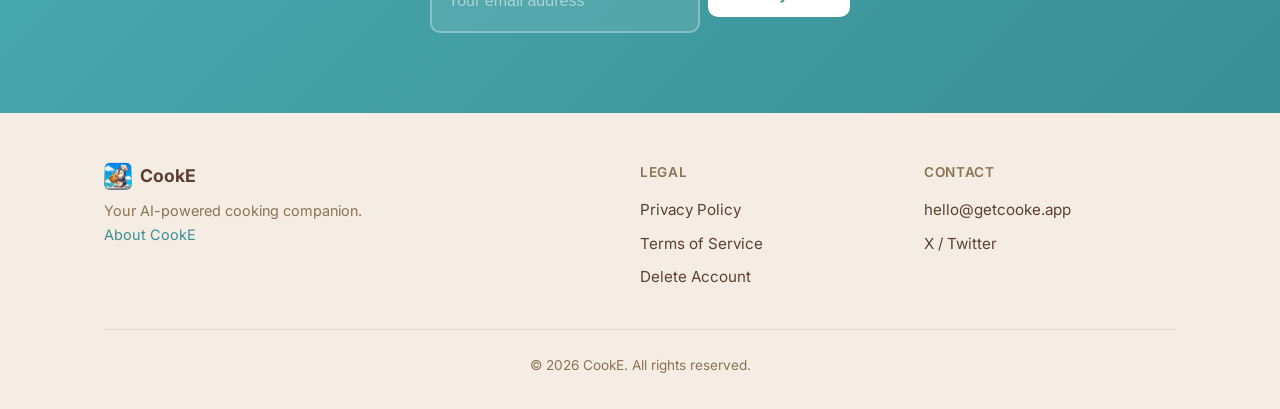
==== commit 0c9b49d9: "fixed join waitlist button" ====
--- a/index.html
+++ b/index.html
@@ -193,9 +193,8 @@
     <p class="tagline">Make a Recipe from Any Photo, Link, or Idea</p>
     <p class="description">Upload a food photo, paste a TikTok or Instagram link, share a URL, or just describe what you want &mdash; CookE generates a full recipe with ingredients, steps, and timing in seconds.</p>
     <div class="hero-ctas">
-      <a href="https://play.google.com/store/apps/details?id=com.cooke.app" class="btn btn-primary" target="_blank" rel="noopener">Get it on Google Play</a>
-    </div>
-    <p class="ios-notice">iOS coming soon &mdash; <a href="#ios-waitlist" class="ios-link">join the waitlist</a></p>
+      <a href="#ios-waitlist" class="btn btn-primary">Join the iOS Waitlist</a>
+    </div>
     <div class="store-badges">
       <a href="https://play.google.com/store/apps/details?id=com.cooke.app" class="store-badge" target="_blank" rel="noopener">
         <svg class="store-badge-icon" viewBox="0 0 24 24" width="24" height="24" fill="currentColor"><path d="M3 20.5v-17c0-.59.34-1.11.84-1.35L13.69 12l-9.85 9.85c-.5-.24-.84-.76-.84-1.35zm13.81-5.38L6.05 21.34l8.49-8.49 2.27 2.27zm3.35-1.72c.51.31.84.87.84 1.5 0 .63-.33 1.19-.84 1.5l-1.97 1.18-2.52-2.52 2.52-2.52 1.97 1.18zM6.05 2.66l10.76 6.22-2.27 2.27-8.49-8.49z"/></svg>
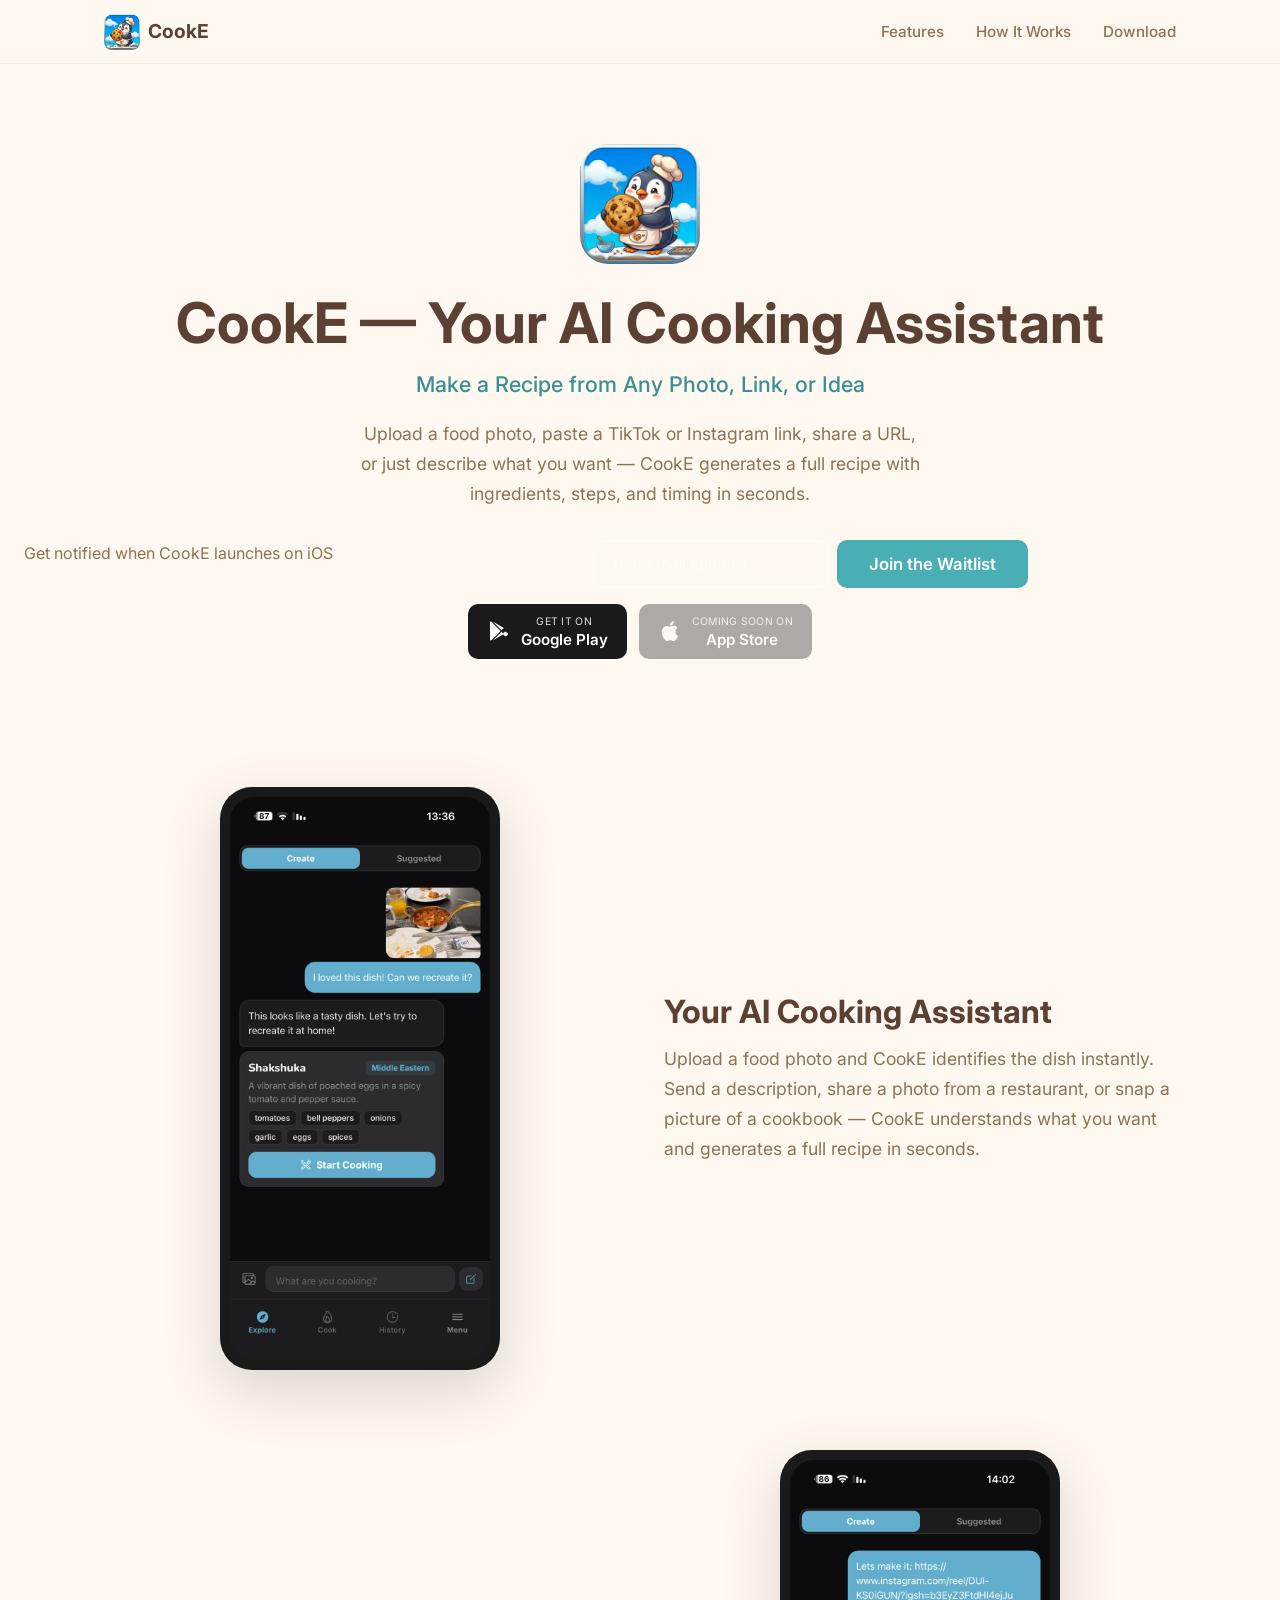
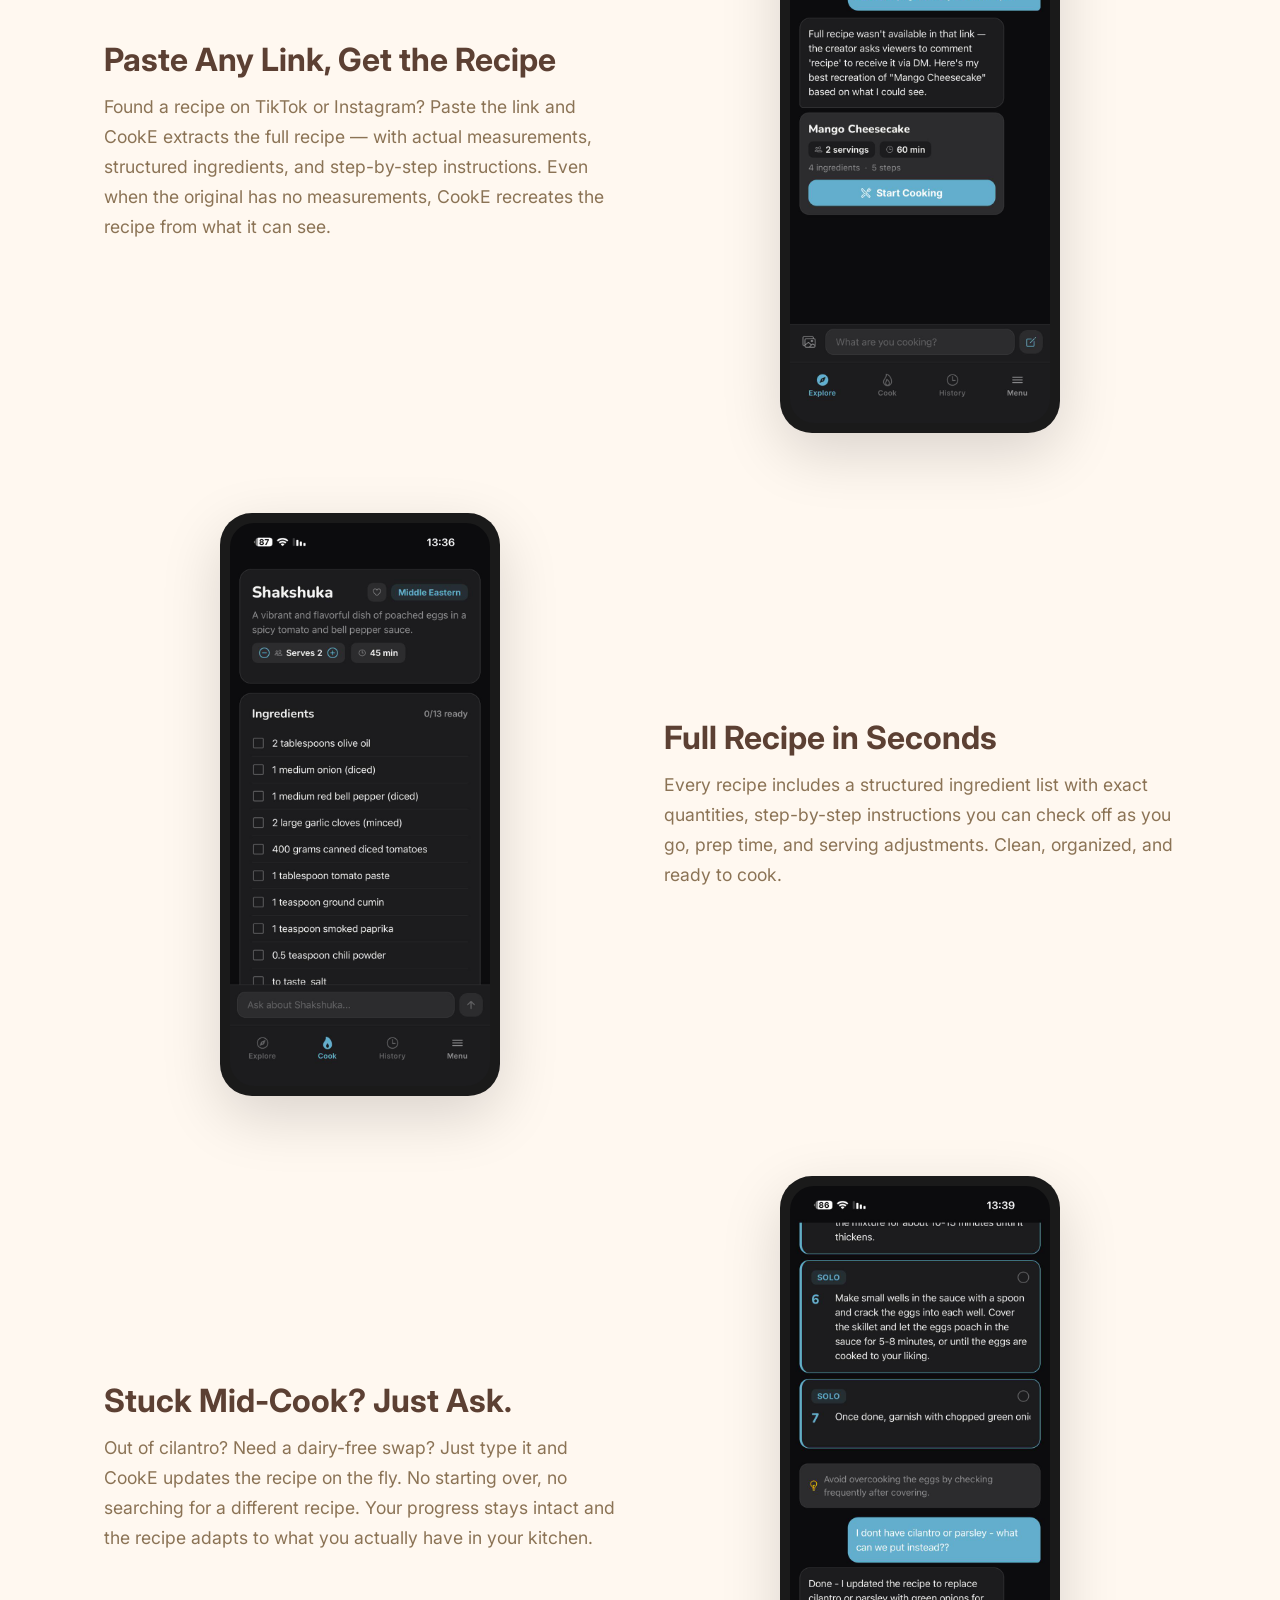
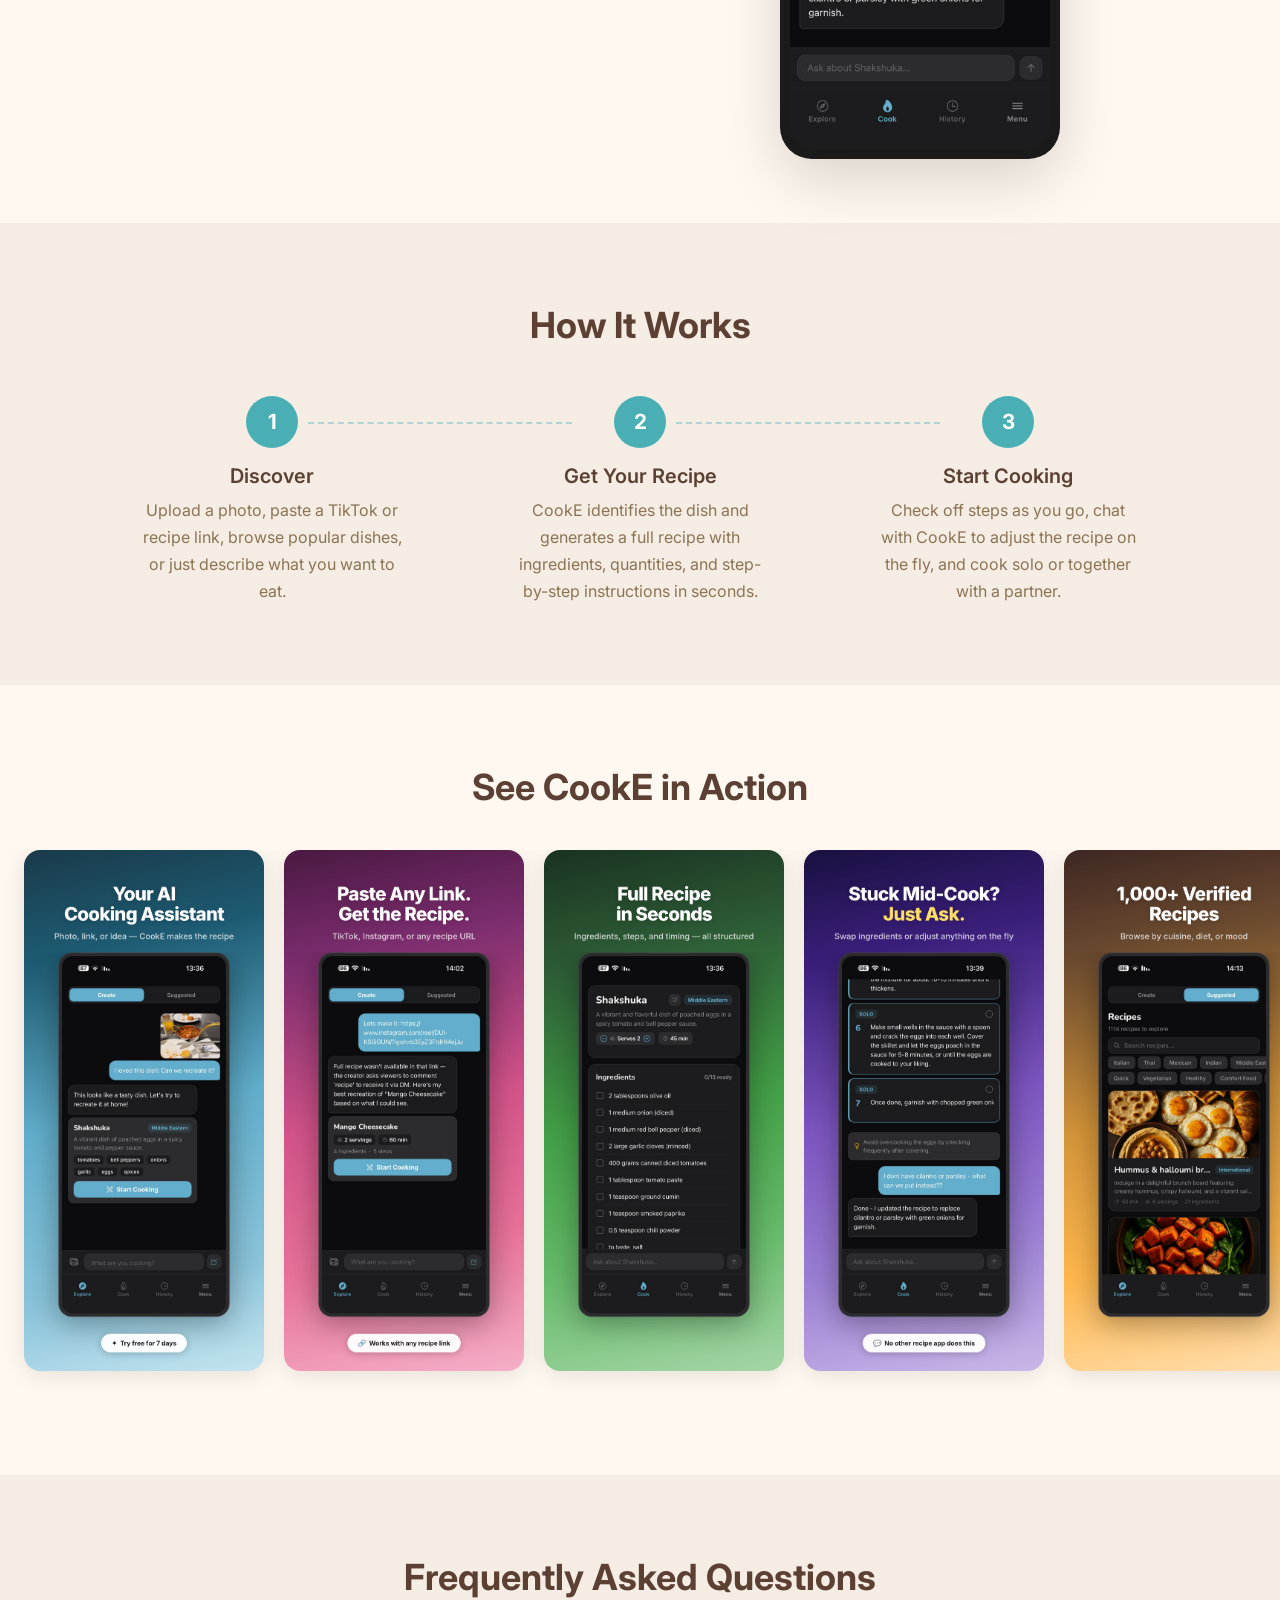
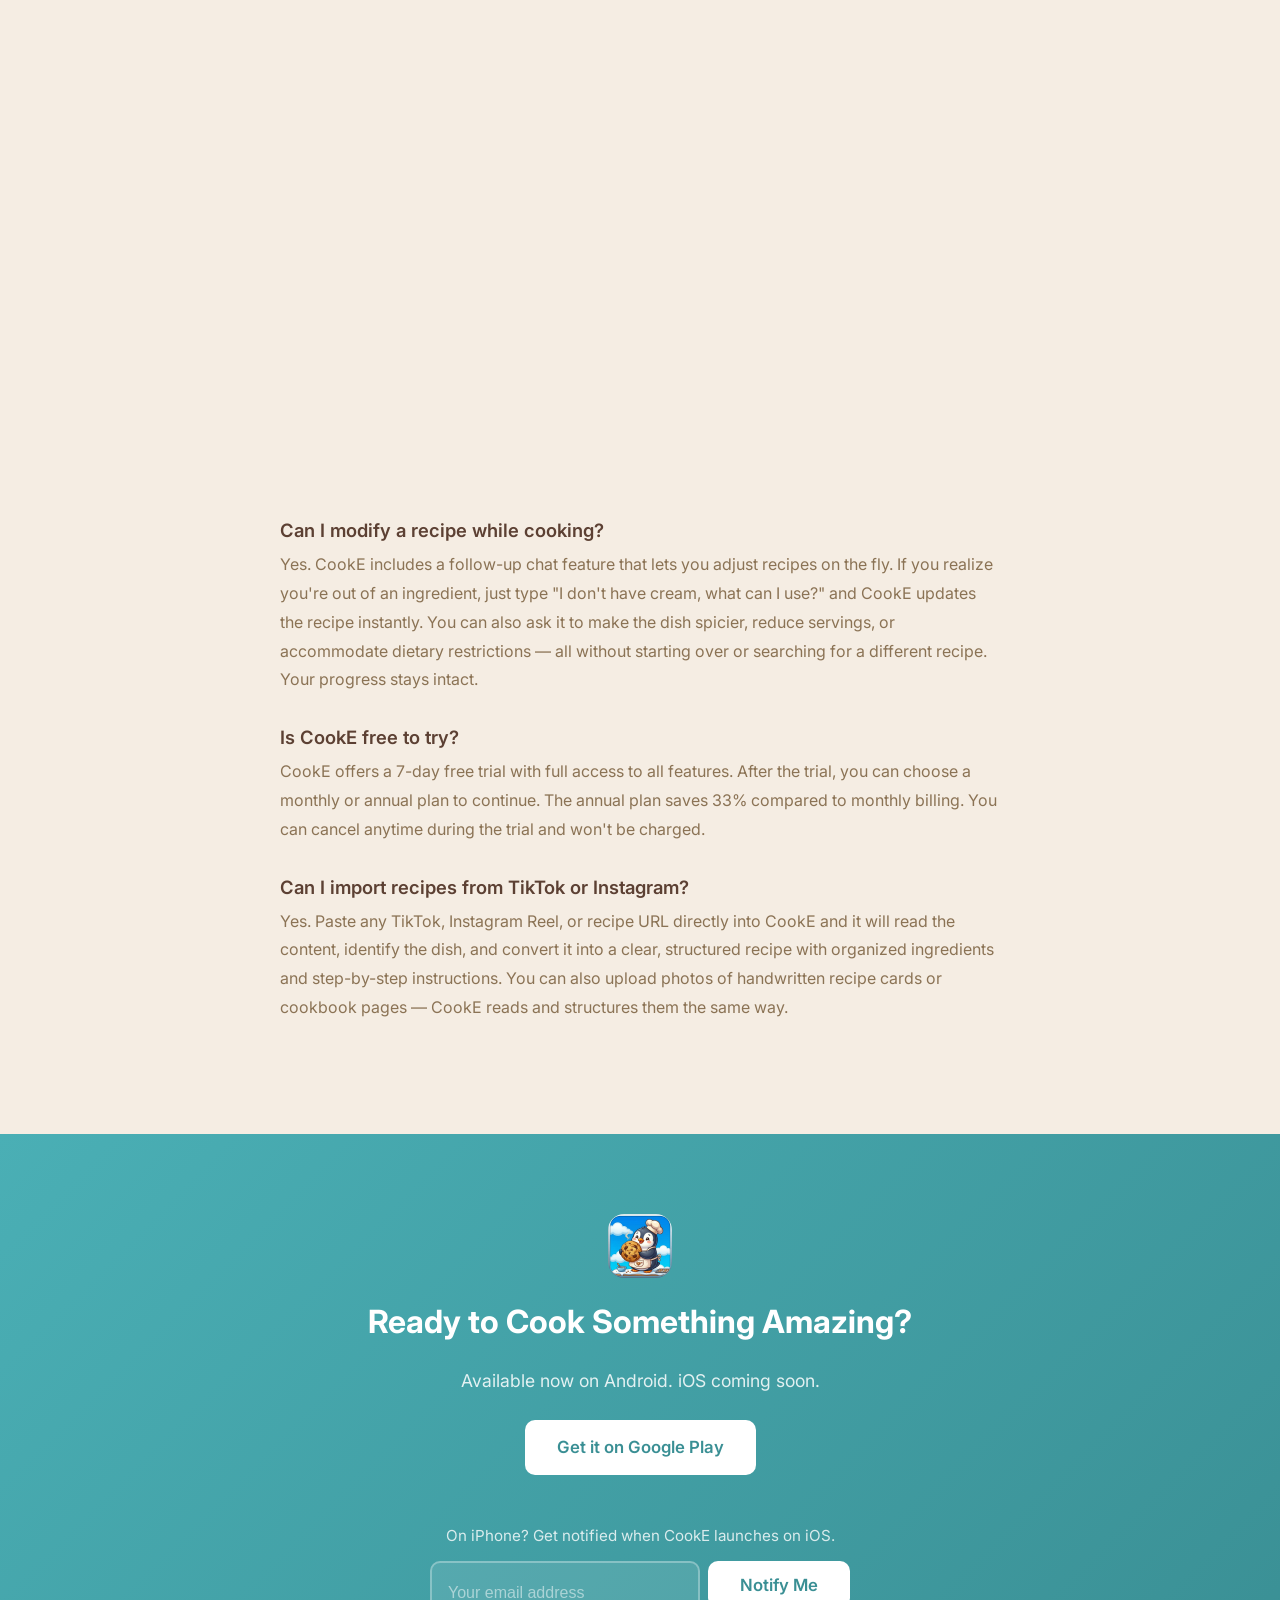
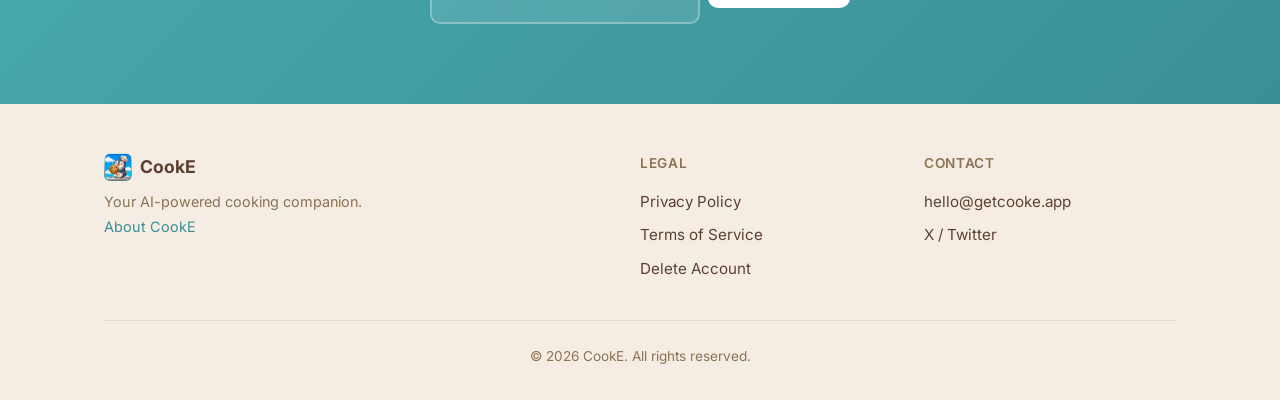
==== commit 3b87137e: "fix join waitlist button" ====
--- a/index.html
+++ b/index.html
@@ -193,7 +193,13 @@
     <p class="tagline">Make a Recipe from Any Photo, Link, or Idea</p>
     <p class="description">Upload a food photo, paste a TikTok or Instagram link, share a URL, or just describe what you want &mdash; CookE generates a full recipe with ingredients, steps, and timing in seconds.</p>
     <div class="hero-ctas">
-      <a href="#ios-waitlist" class="btn btn-primary">Join the iOS Waitlist</a>
+      <p class="ios-waitlist-hero-label">Get notified when CookE launches on iOS</p>
+      <form class="ios-waitlist-form ios-waitlist-form--hero" data-action="https://script.google.com/macros/s/AKfycby9JEBsoLzI1VFVrNOmWcHt-5zb-0W4CGZV7X8S8lZ4A1R89yy1nJ3BYKTUxWFGt2iP/exec" id="hero-ios-form">
+        <input type="email" name="email" placeholder="Your email address" required>
+        <input type="hidden" name="platform" value="iOS">
+        <button type="submit" class="btn btn-primary">Join the Waitlist</button>
+      </form>
+      <p class="form-success" id="hero-ios-success">You're on the list! We'll email you when CookE launches on iOS.</p>
     </div>
     <div class="store-badges">
       <a href="https://play.google.com/store/apps/details?id=com.cooke.app" class="store-badge" target="_blank" rel="noopener">
--- a/style.css
+++ b/style.css
@@ -776,16 +776,24 @@
 }
 
 /* ===== iOS notice & waitlist ===== */
-.ios-notice {
-  font-size: .95rem;
-  color: var(--text-light);
-  margin-top: .75rem;
-}
-
-.ios-link {
-  color: var(--accent);
-  font-weight: 600;
-  text-decoration: underline;
+.ios-waitlist-hero-label {
+  font-size: 1rem;
+  color: var(--text-light);
+  margin-bottom: .5rem;
+}
+
+.ios-waitlist-form--hero {
+  background: none;
+}
+
+.ios-waitlist-form--hero input[type="email"] {
+  background: var(--white);
+  border-color: var(--accent);
+  color: var(--text);
+}
+
+.ios-waitlist-form--hero input[type="email"]::placeholder {
+  color: var(--text-light);
 }
 
 .ios-waitlist-label {
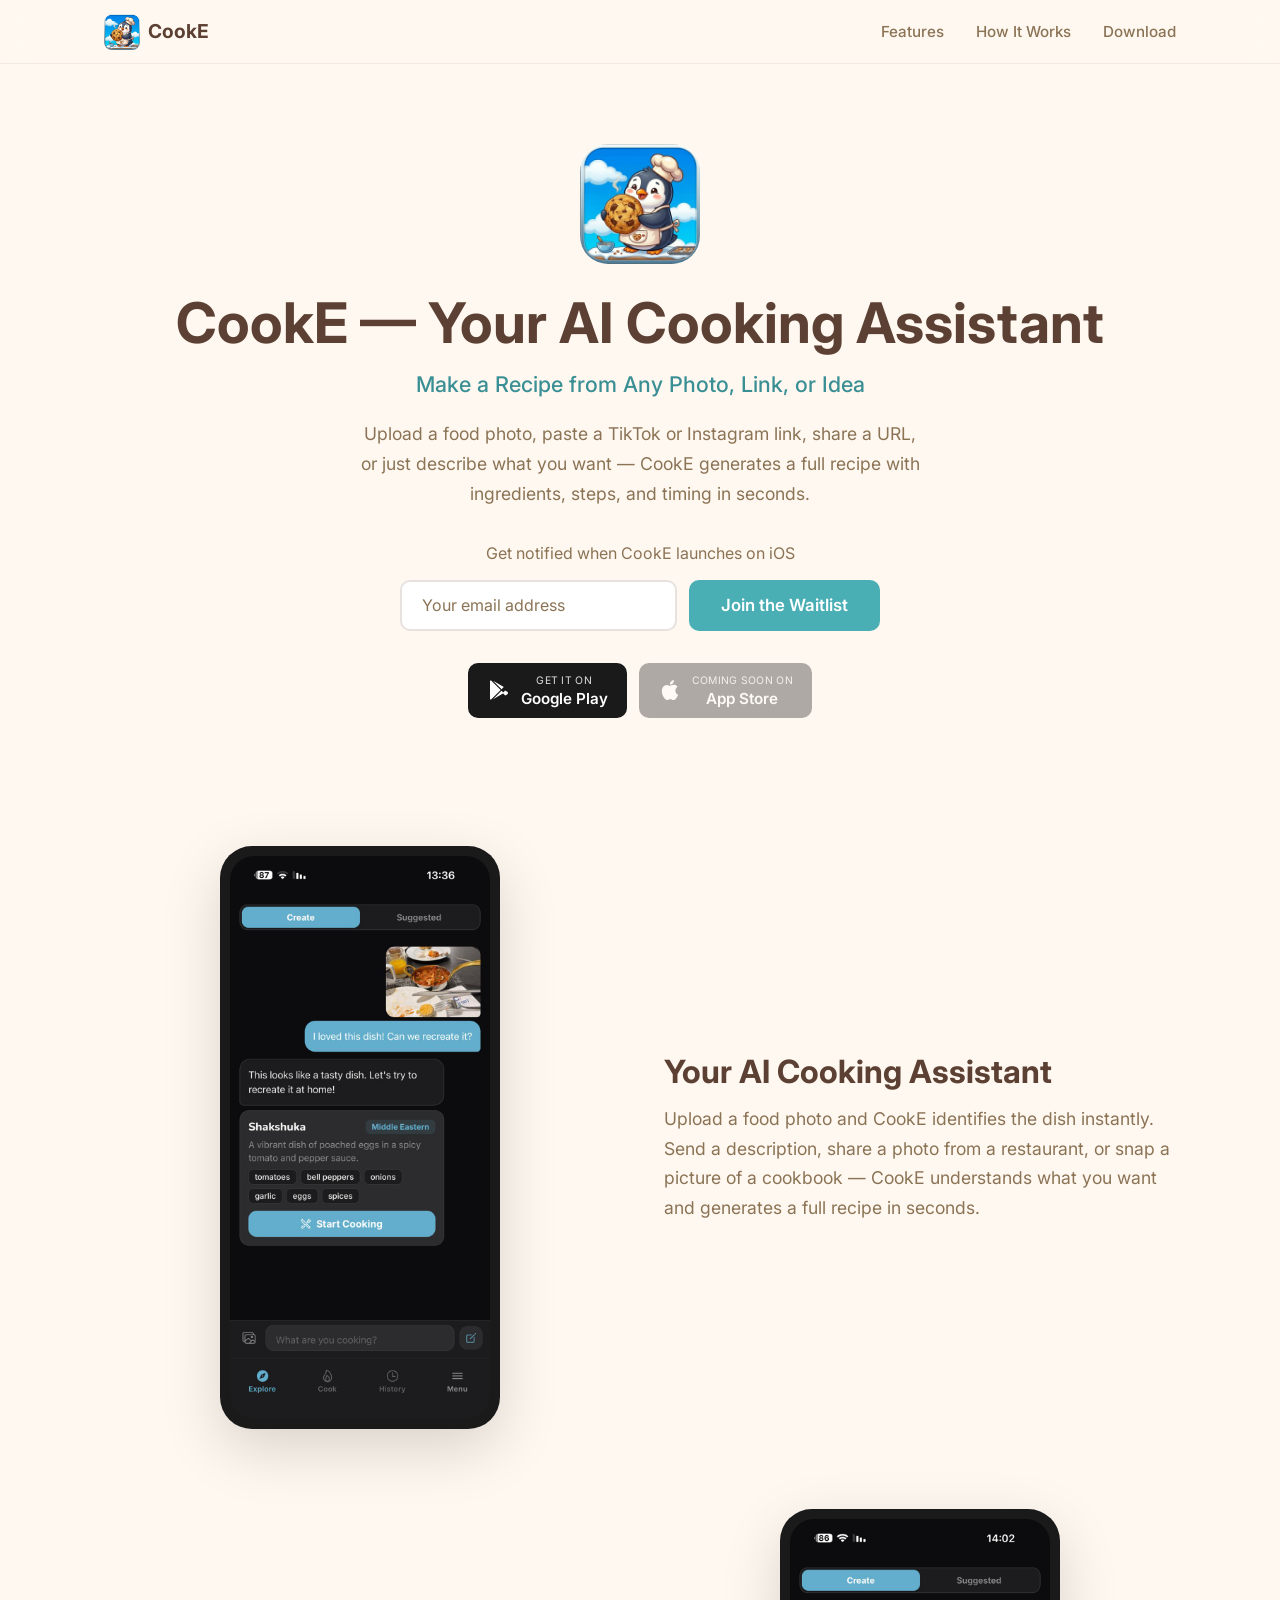
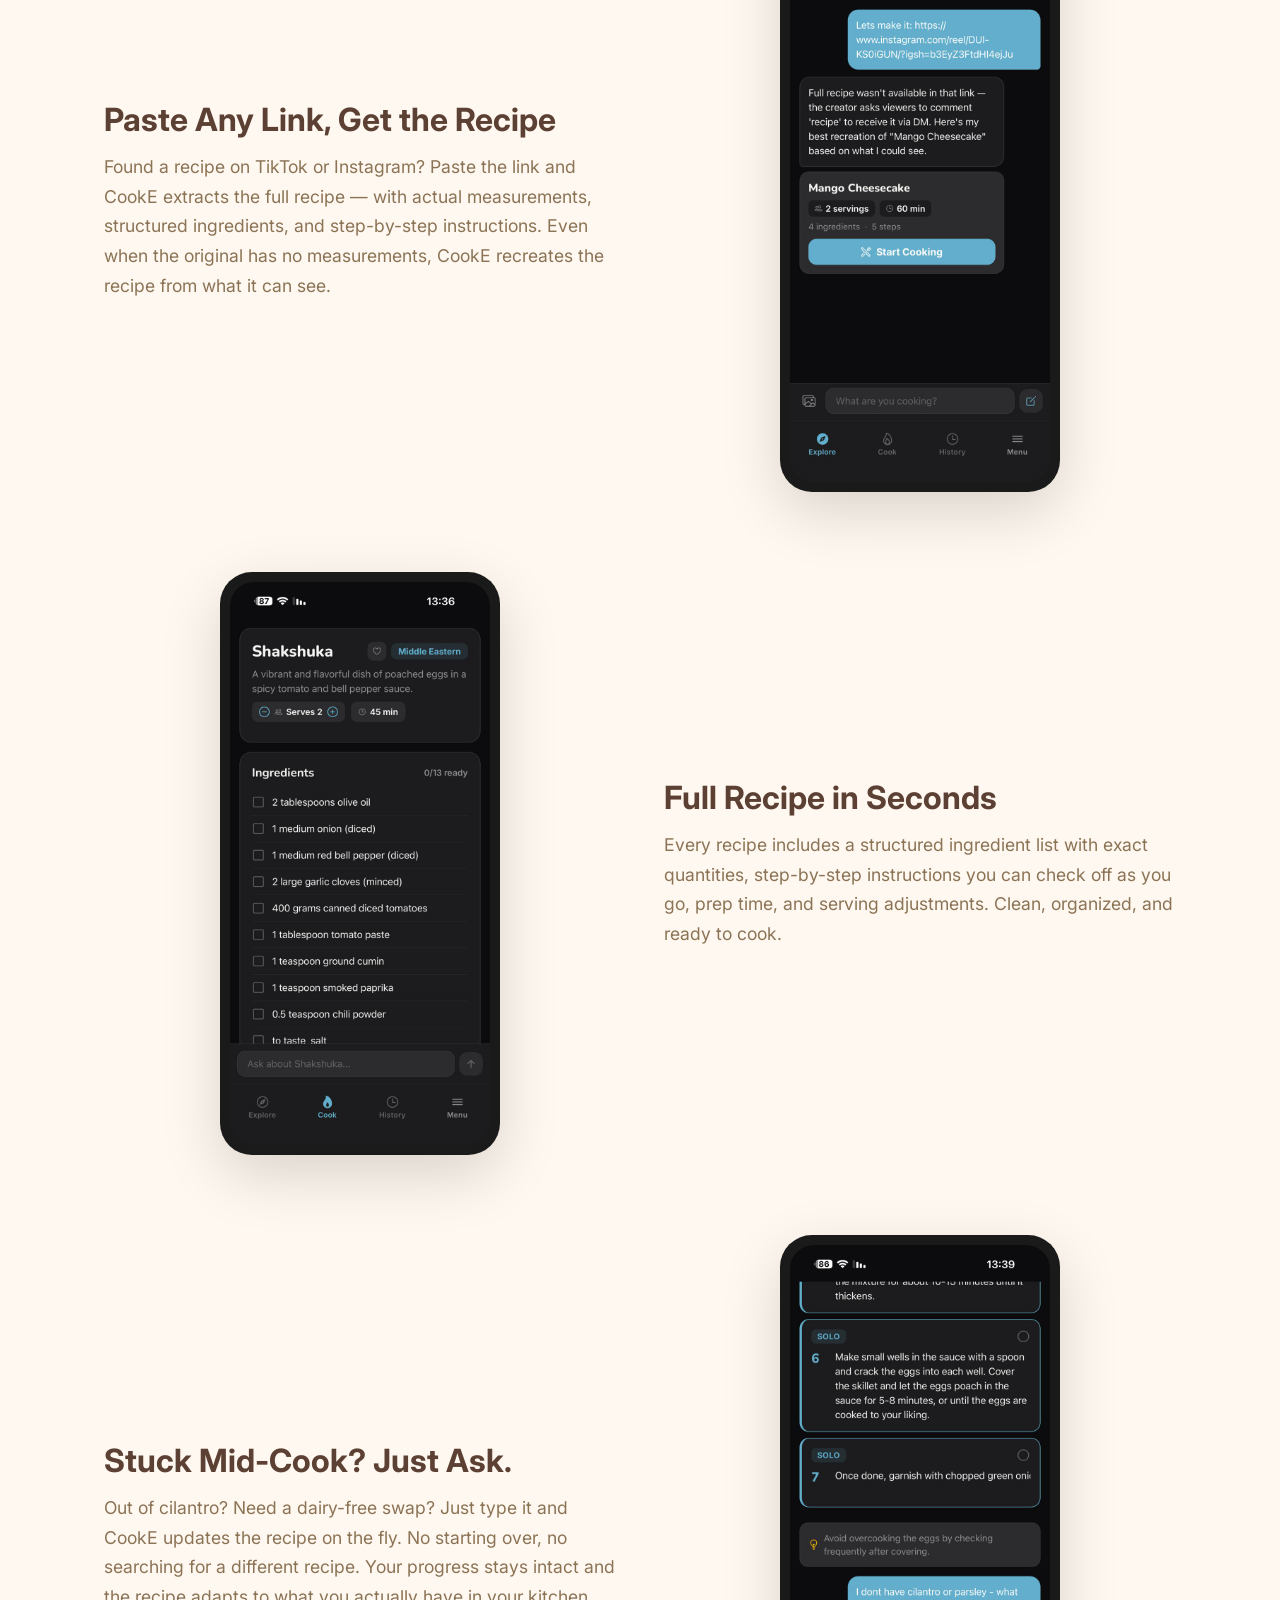
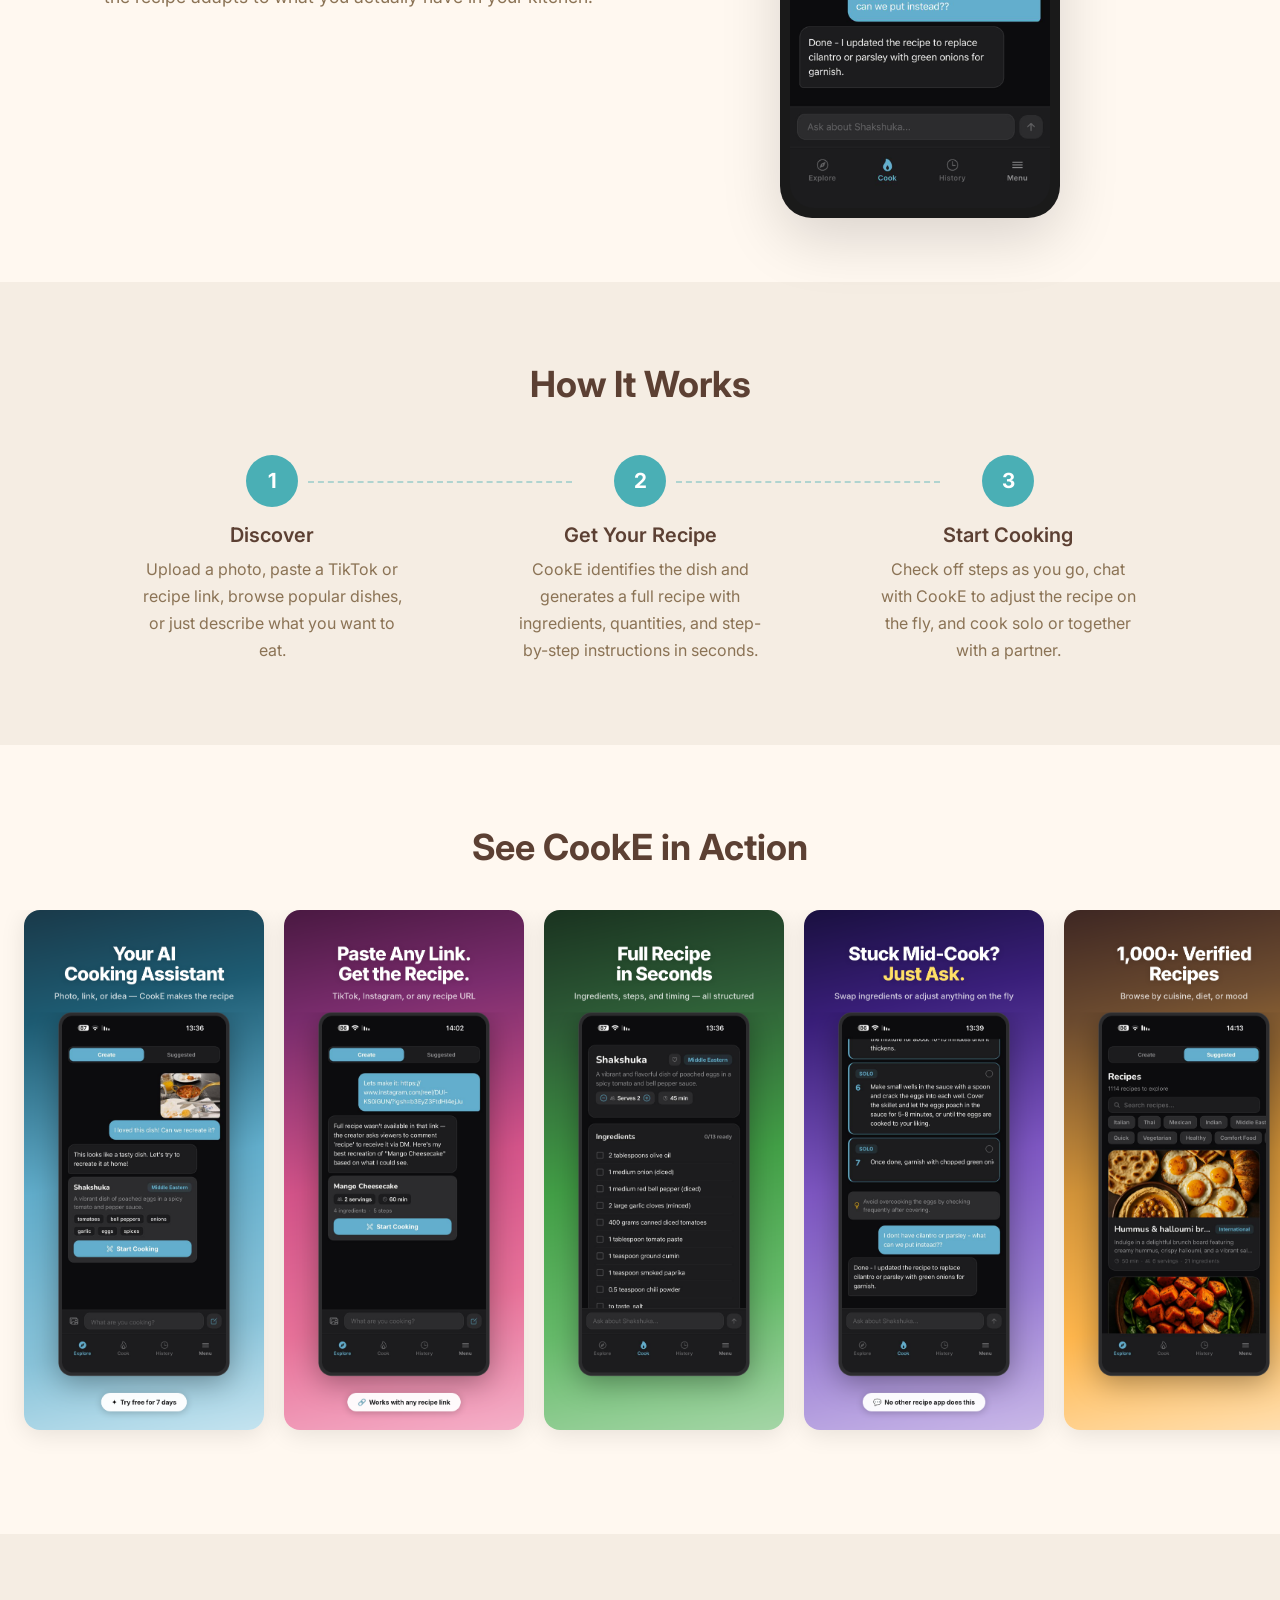
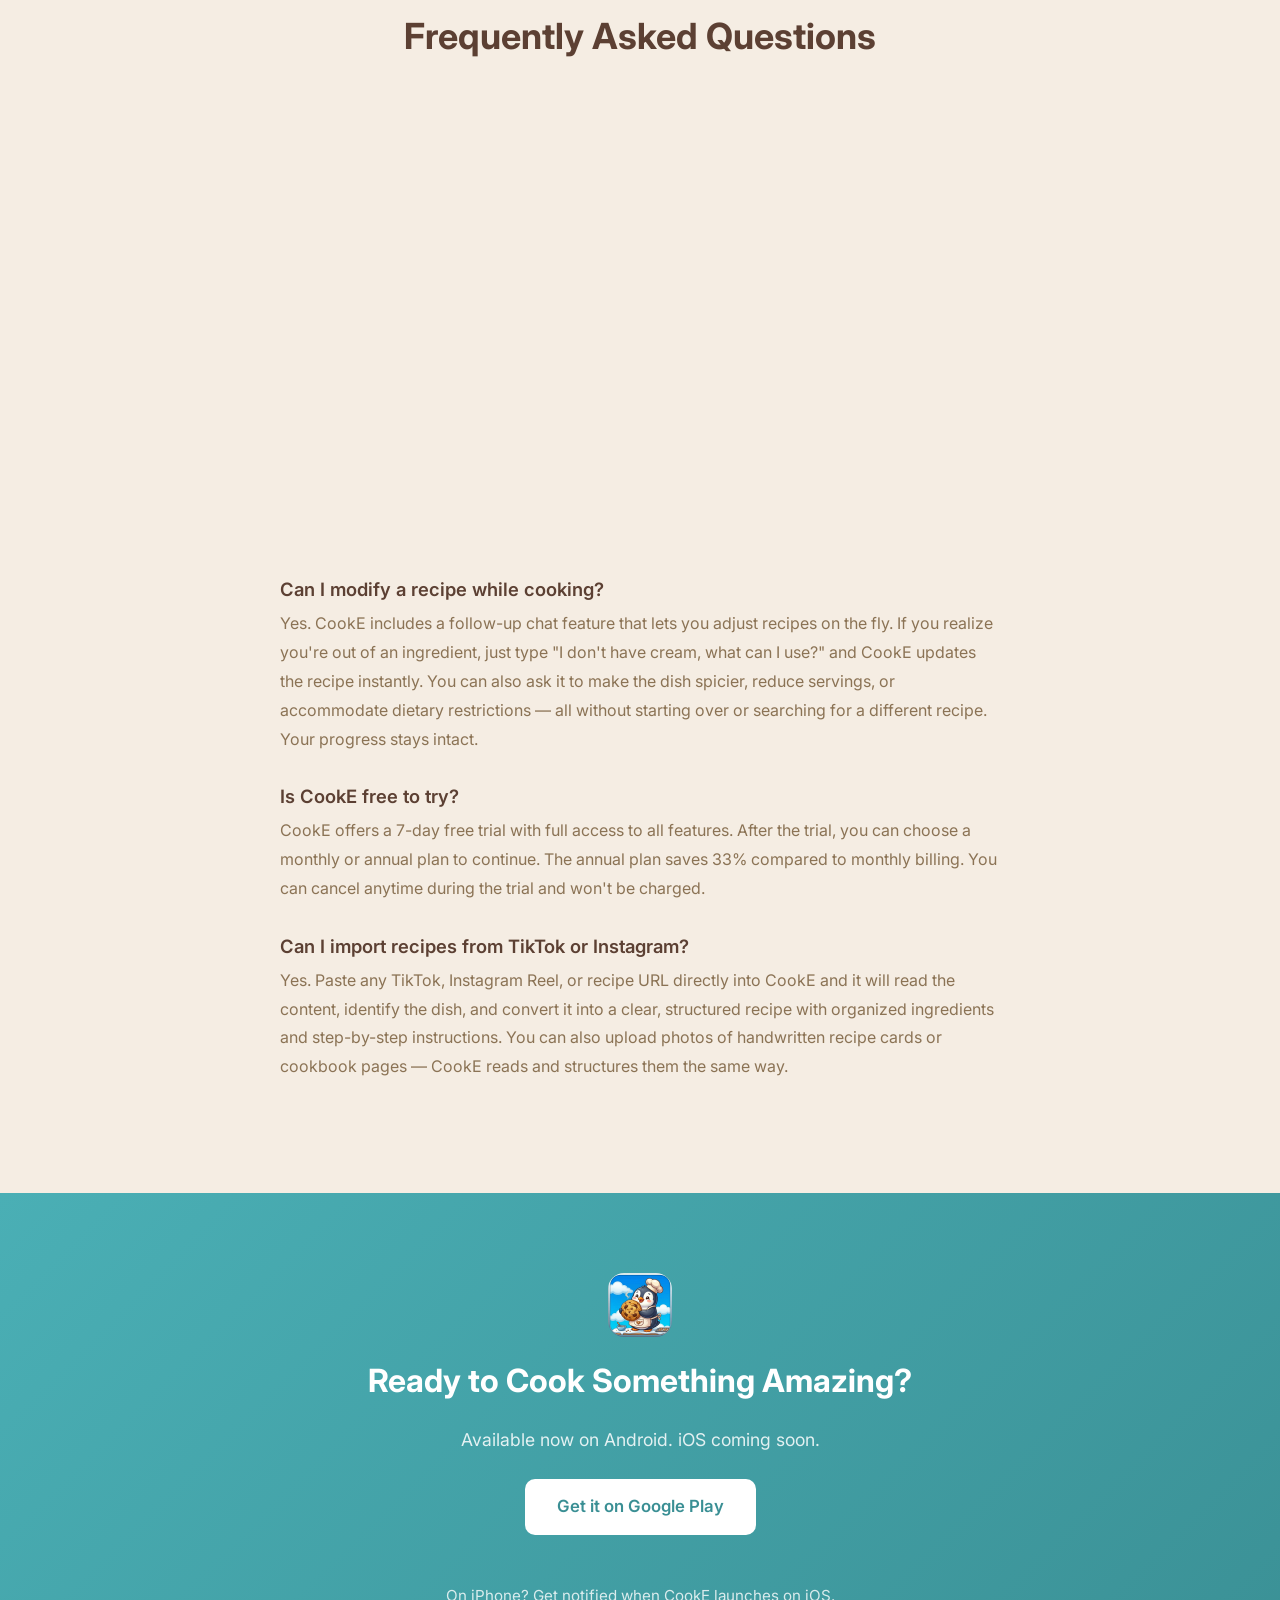
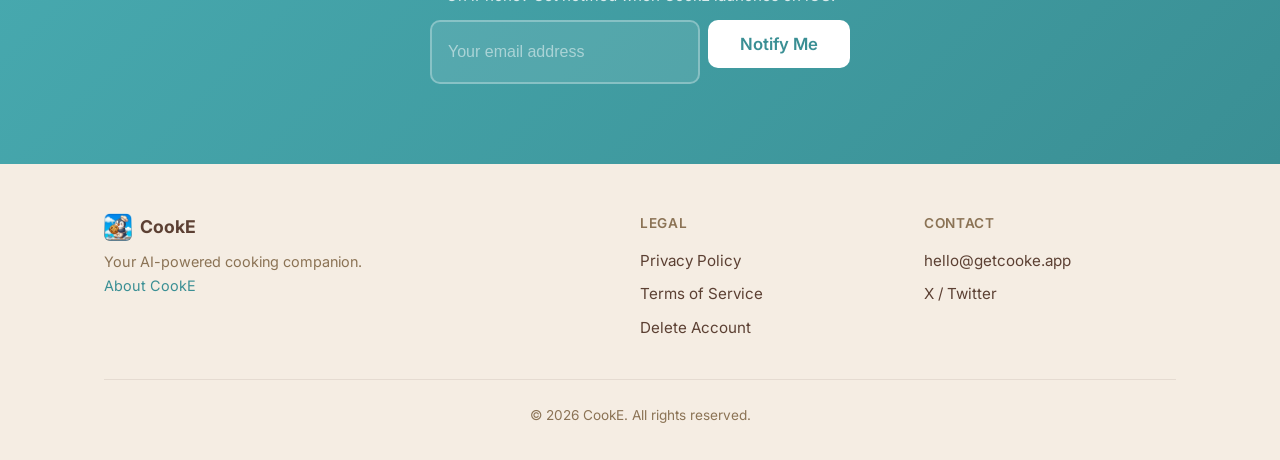
==== commit 8230c176: "fixed form finally" ====
--- a/index.html
+++ b/index.html
@@ -193,8 +193,8 @@
     <p class="tagline">Make a Recipe from Any Photo, Link, or Idea</p>
     <p class="description">Upload a food photo, paste a TikTok or Instagram link, share a URL, or just describe what you want &mdash; CookE generates a full recipe with ingredients, steps, and timing in seconds.</p>
     <div class="hero-ctas">
-      <p class="ios-waitlist-hero-label">Get notified when CookE launches on iOS</p>
-      <form class="ios-waitlist-form ios-waitlist-form--hero" data-action="https://script.google.com/macros/s/AKfycby9JEBsoLzI1VFVrNOmWcHt-5zb-0W4CGZV7X8S8lZ4A1R89yy1nJ3BYKTUxWFGt2iP/exec" id="hero-ios-form">
+      <p class="hero-waitlist-label">Get notified when CookE launches on iOS</p>
+      <form class="early-access-form" data-action="https://script.google.com/macros/s/AKfycby9JEBsoLzI1VFVrNOmWcHt-5zb-0W4CGZV7X8S8lZ4A1R89yy1nJ3BYKTUxWFGt2iP/exec" id="hero-ios-form">
         <input type="email" name="email" placeholder="Your email address" required>
         <input type="hidden" name="platform" value="iOS">
         <button type="submit" class="btn btn-primary">Join the Waitlist</button>
--- a/style.css
+++ b/style.css
@@ -186,9 +186,10 @@
 
 .hero-ctas {
   display: flex;
-  gap: 1rem;
-  justify-content: center;
-  flex-wrap: wrap;
+  flex-direction: column;
+  align-items: center;
+  gap: .75rem;
+  width: 100%;
   margin-bottom: 1rem;
 }
 
@@ -776,24 +777,11 @@
 }
 
 /* ===== iOS notice & waitlist ===== */
-.ios-waitlist-hero-label {
+.hero-waitlist-label {
   font-size: 1rem;
   color: var(--text-light);
-  margin-bottom: .5rem;
-}
-
-.ios-waitlist-form--hero {
-  background: none;
-}
-
-.ios-waitlist-form--hero input[type="email"] {
-  background: var(--white);
-  border-color: var(--accent);
-  color: var(--text);
-}
-
-.ios-waitlist-form--hero input[type="email"]::placeholder {
-  color: var(--text-light);
+  margin-bottom: 0;
+  text-align: center;
 }
 
 .ios-waitlist-label {
@@ -808,6 +796,7 @@
   gap: .5rem;
   max-width: 420px;
   margin: 0 auto;
+  justify-content: center;
 }
 
 .ios-waitlist-form input[type="email"] {
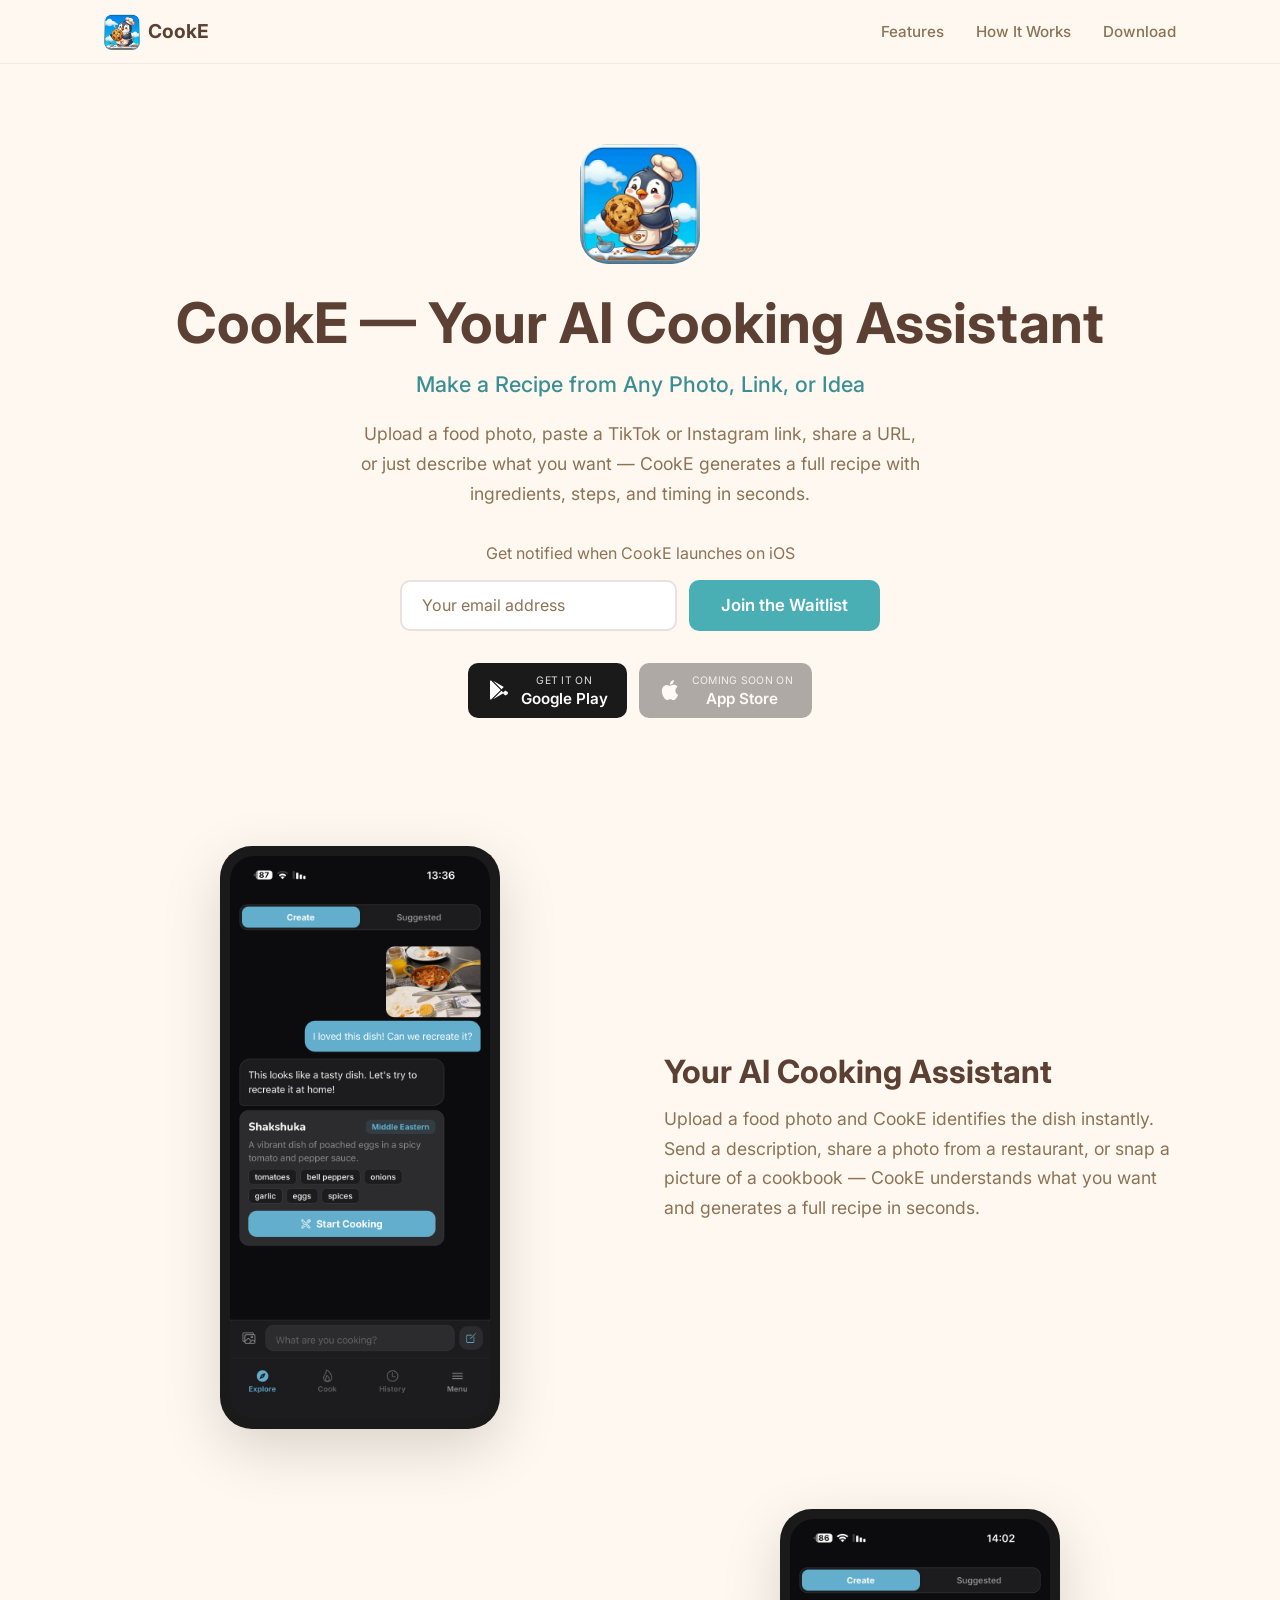
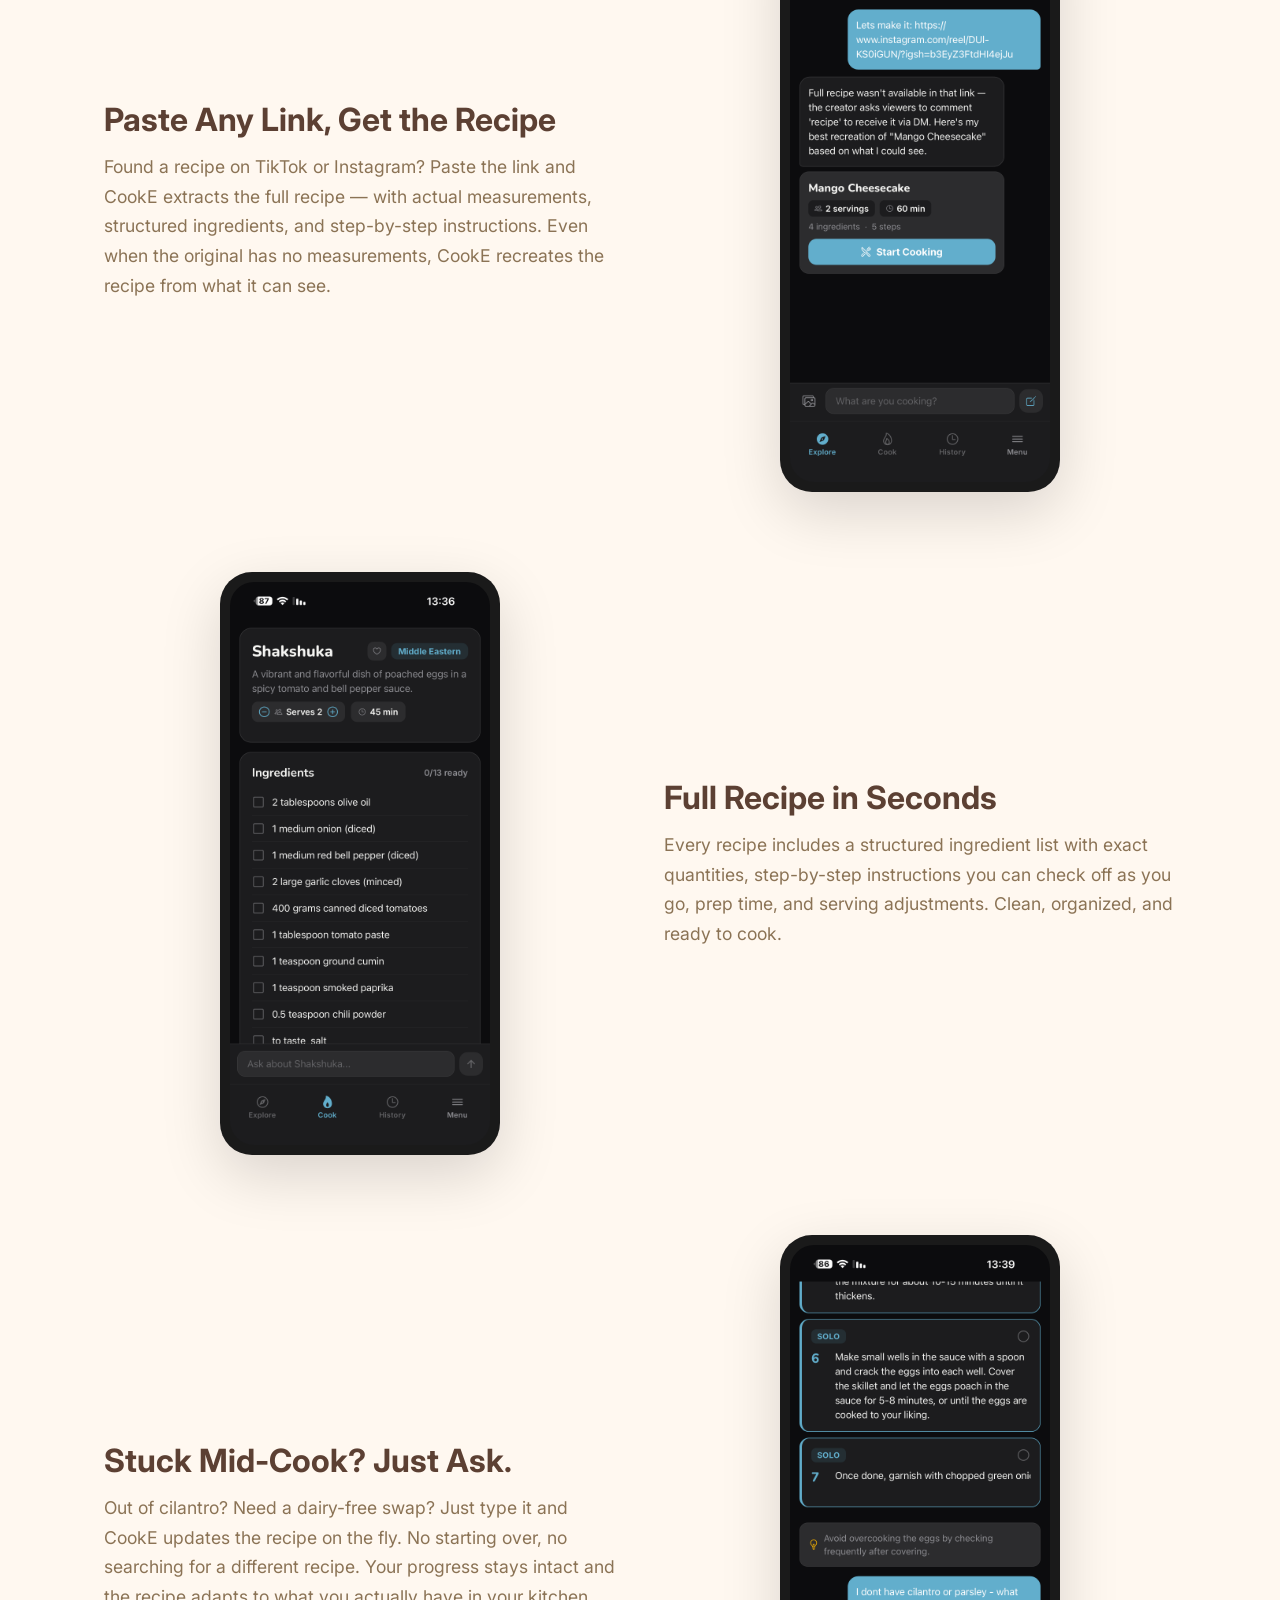
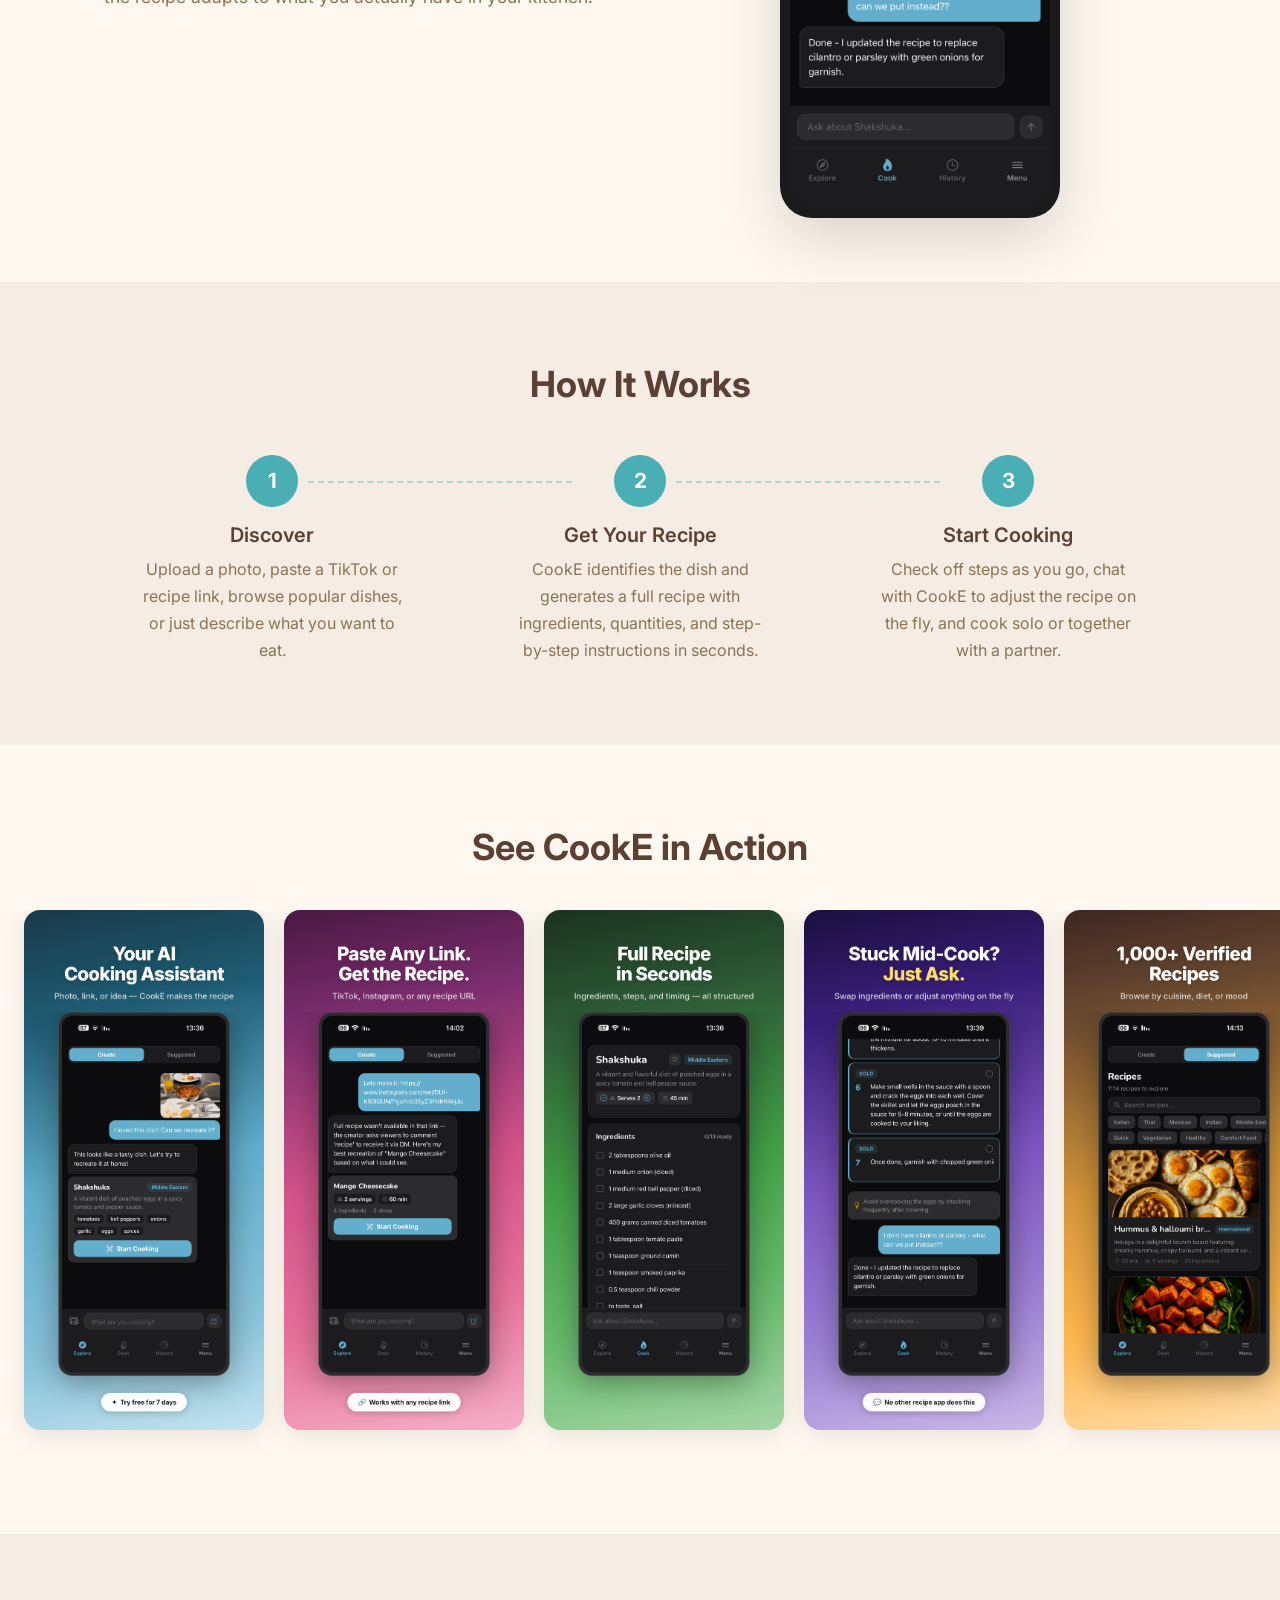
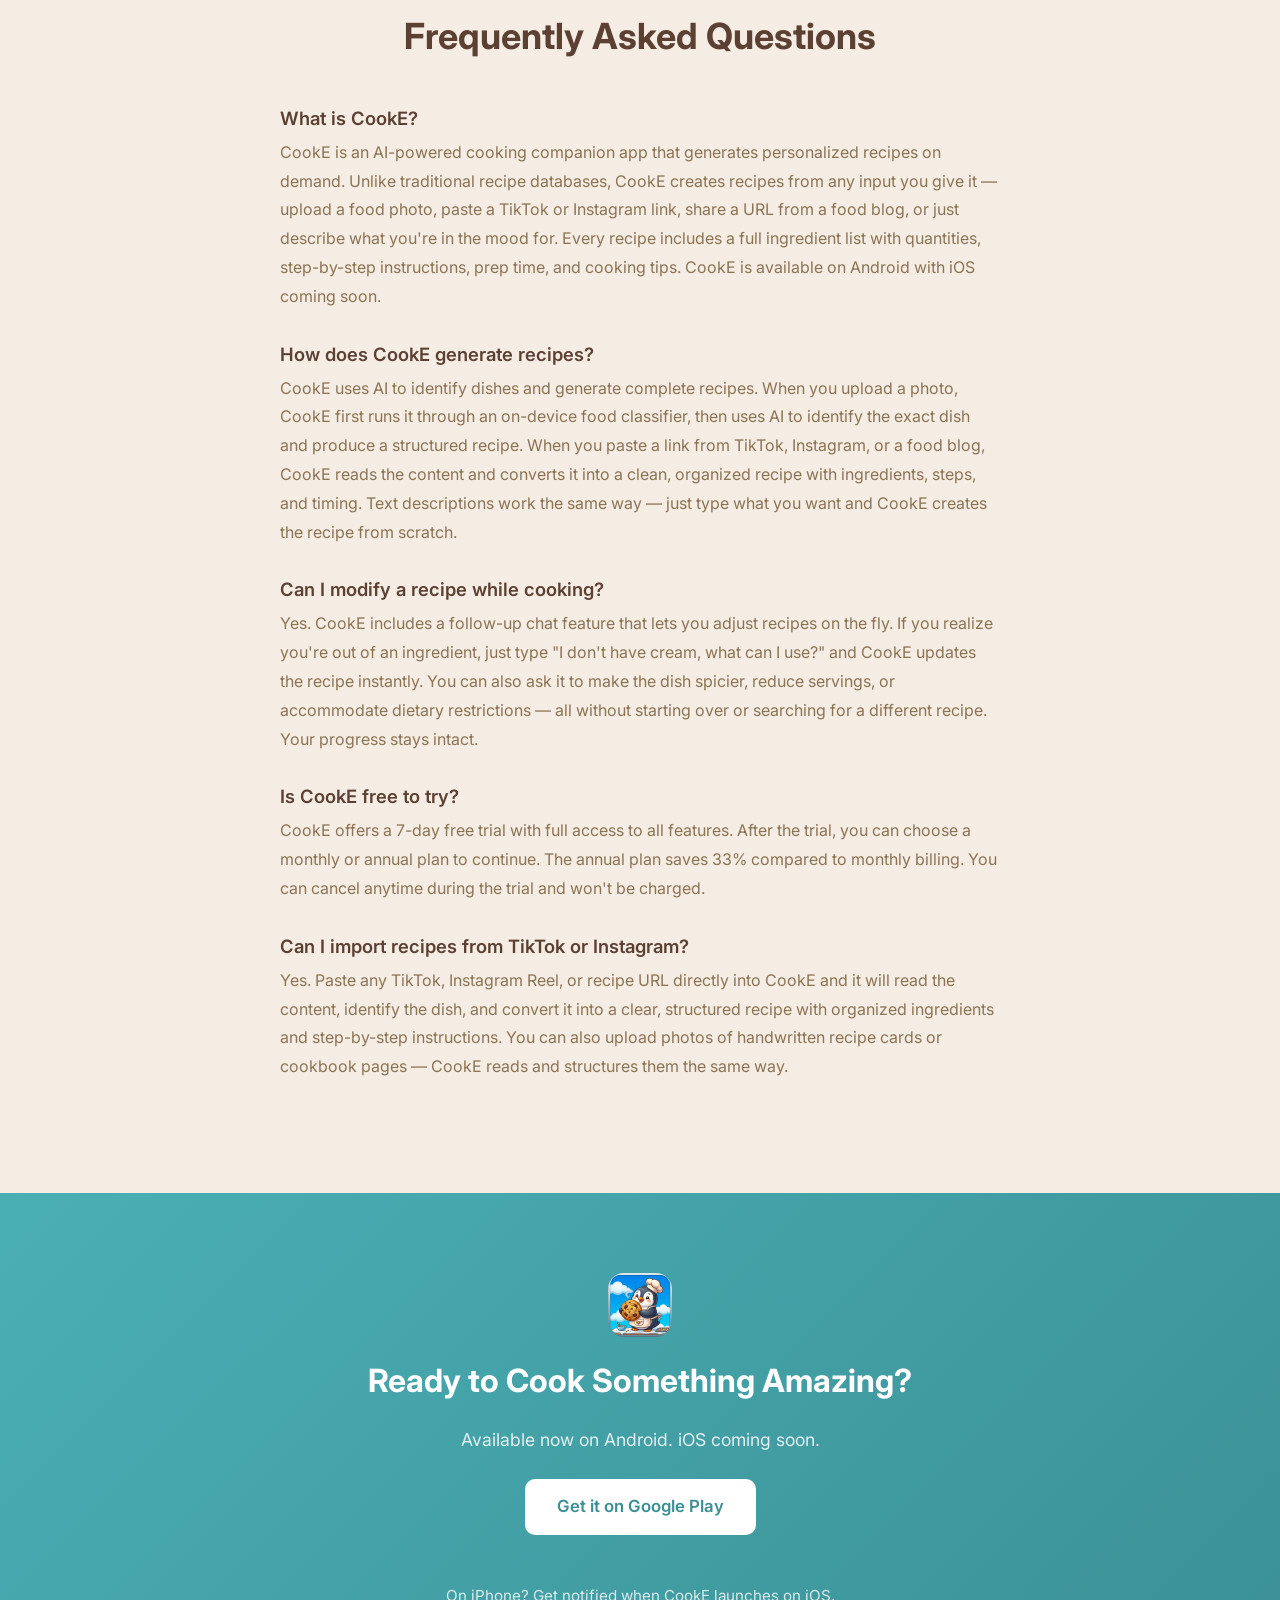
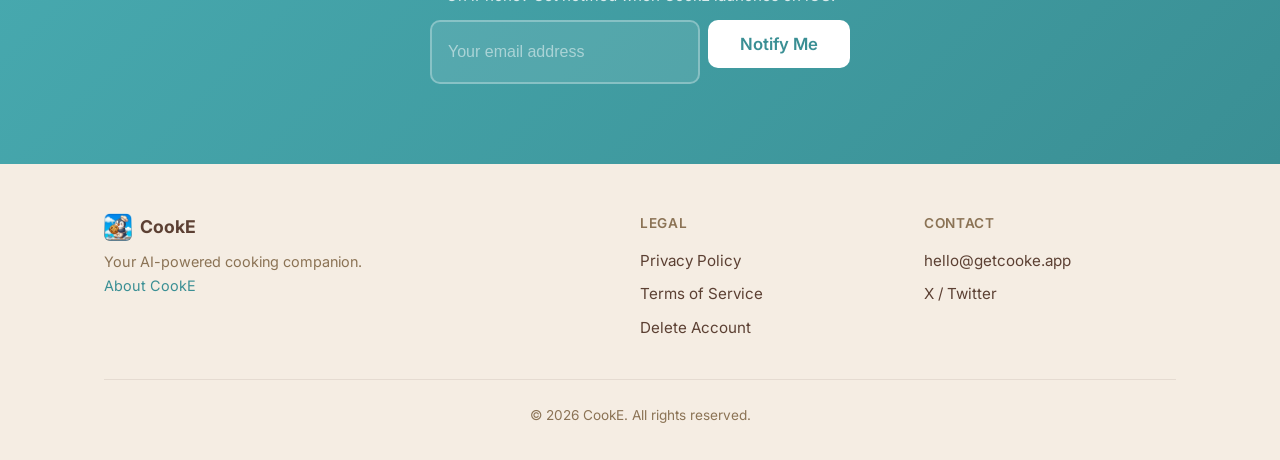
==== commit a1f3bbcf: "updated images to hd" ====
--- a/index.html
+++ b/index.html
@@ -84,11 +84,11 @@
         "operatingSystem": "Android, iOS",
         "image": "https://getcooke.app/assets/icon/CookE_Icon_512.jpg",
         "screenshot": [
-          "https://getcooke.app/assets/screenshots/1.jpeg",
-          "https://getcooke.app/assets/screenshots/2.jpeg",
-          "https://getcooke.app/assets/screenshots/3.jpeg",
-          "https://getcooke.app/assets/screenshots/4.jpeg",
-          "https://getcooke.app/assets/screenshots/5.jpeg",
+          "https://getcooke.app/assets/screenshots/1.png",
+          "https://getcooke.app/assets/screenshots/2.png",
+          "https://getcooke.app/assets/screenshots/3.png",
+          "https://getcooke.app/assets/screenshots/4.png",
+          "https://getcooke.app/assets/screenshots/5.png",
           "https://getcooke.app/assets/screenshots/6.jpeg"
         ],
         "featureList": [
@@ -226,7 +226,7 @@
       <div class="feature-block fade-in">
         <div class="feature-visual">
           <div class="phone-mockup">
-            <img src="assets/screenshots/1.jpeg" alt="CookE AI chat identifying a dish from a photo" loading="lazy" width="260" height="563">
+            <img src="assets/screenshots/1.png" alt="CookE AI chat identifying a dish from a photo" loading="lazy" width="260" height="563">
           </div>
         </div>
         <div class="feature-text">
@@ -238,7 +238,7 @@
       <div class="feature-block reverse fade-in">
         <div class="feature-visual">
           <div class="phone-mockup">
-            <img src="assets/screenshots/2.jpeg" alt="CookE importing a recipe from an Instagram link" loading="lazy" width="260" height="563">
+            <img src="assets/screenshots/2.png" alt="CookE importing a recipe from an Instagram link" loading="lazy" width="260" height="563">
           </div>
         </div>
         <div class="feature-text">
@@ -250,7 +250,7 @@
       <div class="feature-block fade-in">
         <div class="feature-visual">
           <div class="phone-mockup">
-            <img src="assets/screenshots/3.jpeg" alt="CookE full recipe with ingredients checklist" loading="lazy" width="260" height="563">
+            <img src="assets/screenshots/3.png" alt="CookE full recipe with ingredients checklist" loading="lazy" width="260" height="563">
           </div>
         </div>
         <div class="feature-text">
@@ -262,7 +262,7 @@
       <div class="feature-block reverse fade-in">
         <div class="feature-visual">
           <div class="phone-mockup">
-            <img src="assets/screenshots/4.jpeg" alt="CookE follow-up chat swapping an ingredient mid-cook" loading="lazy" width="260" height="563">
+            <img src="assets/screenshots/4.png" alt="CookE follow-up chat swapping an ingredient mid-cook" loading="lazy" width="260" height="563">
           </div>
         </div>
         <div class="feature-text">
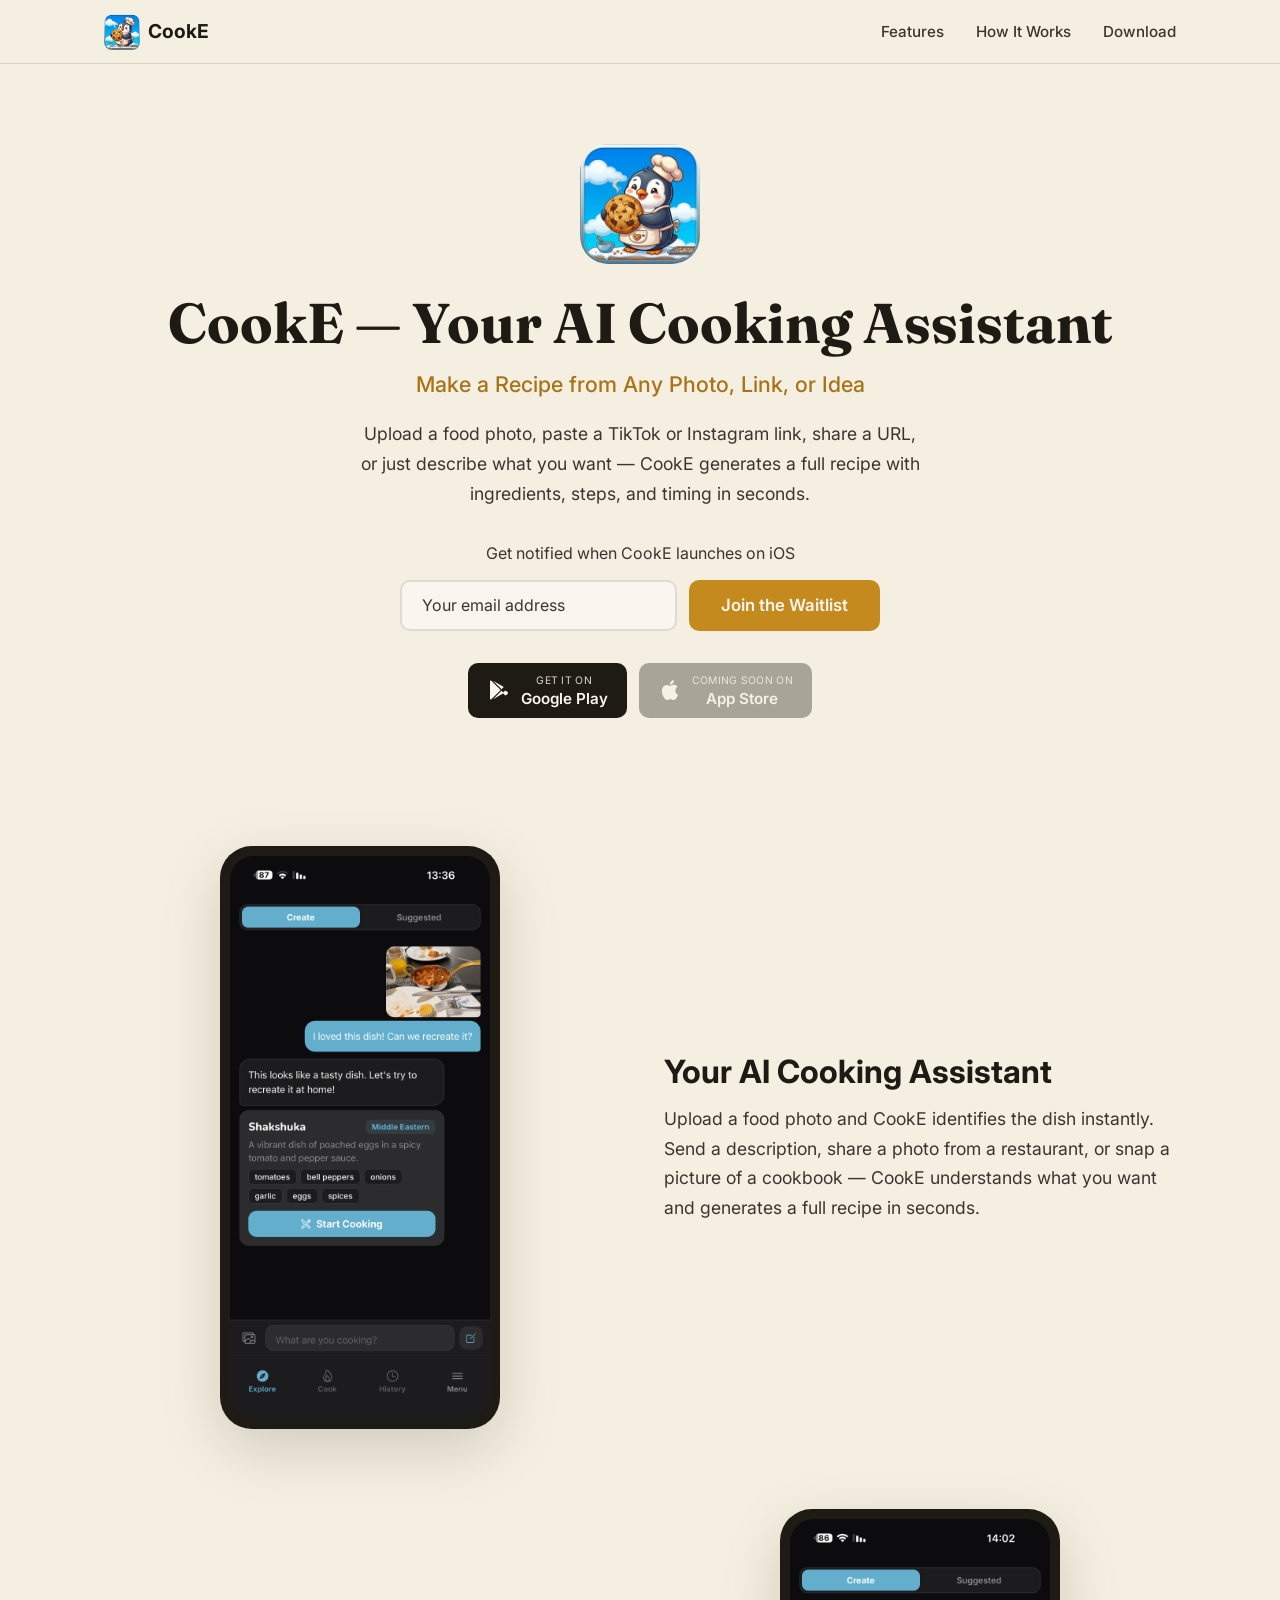
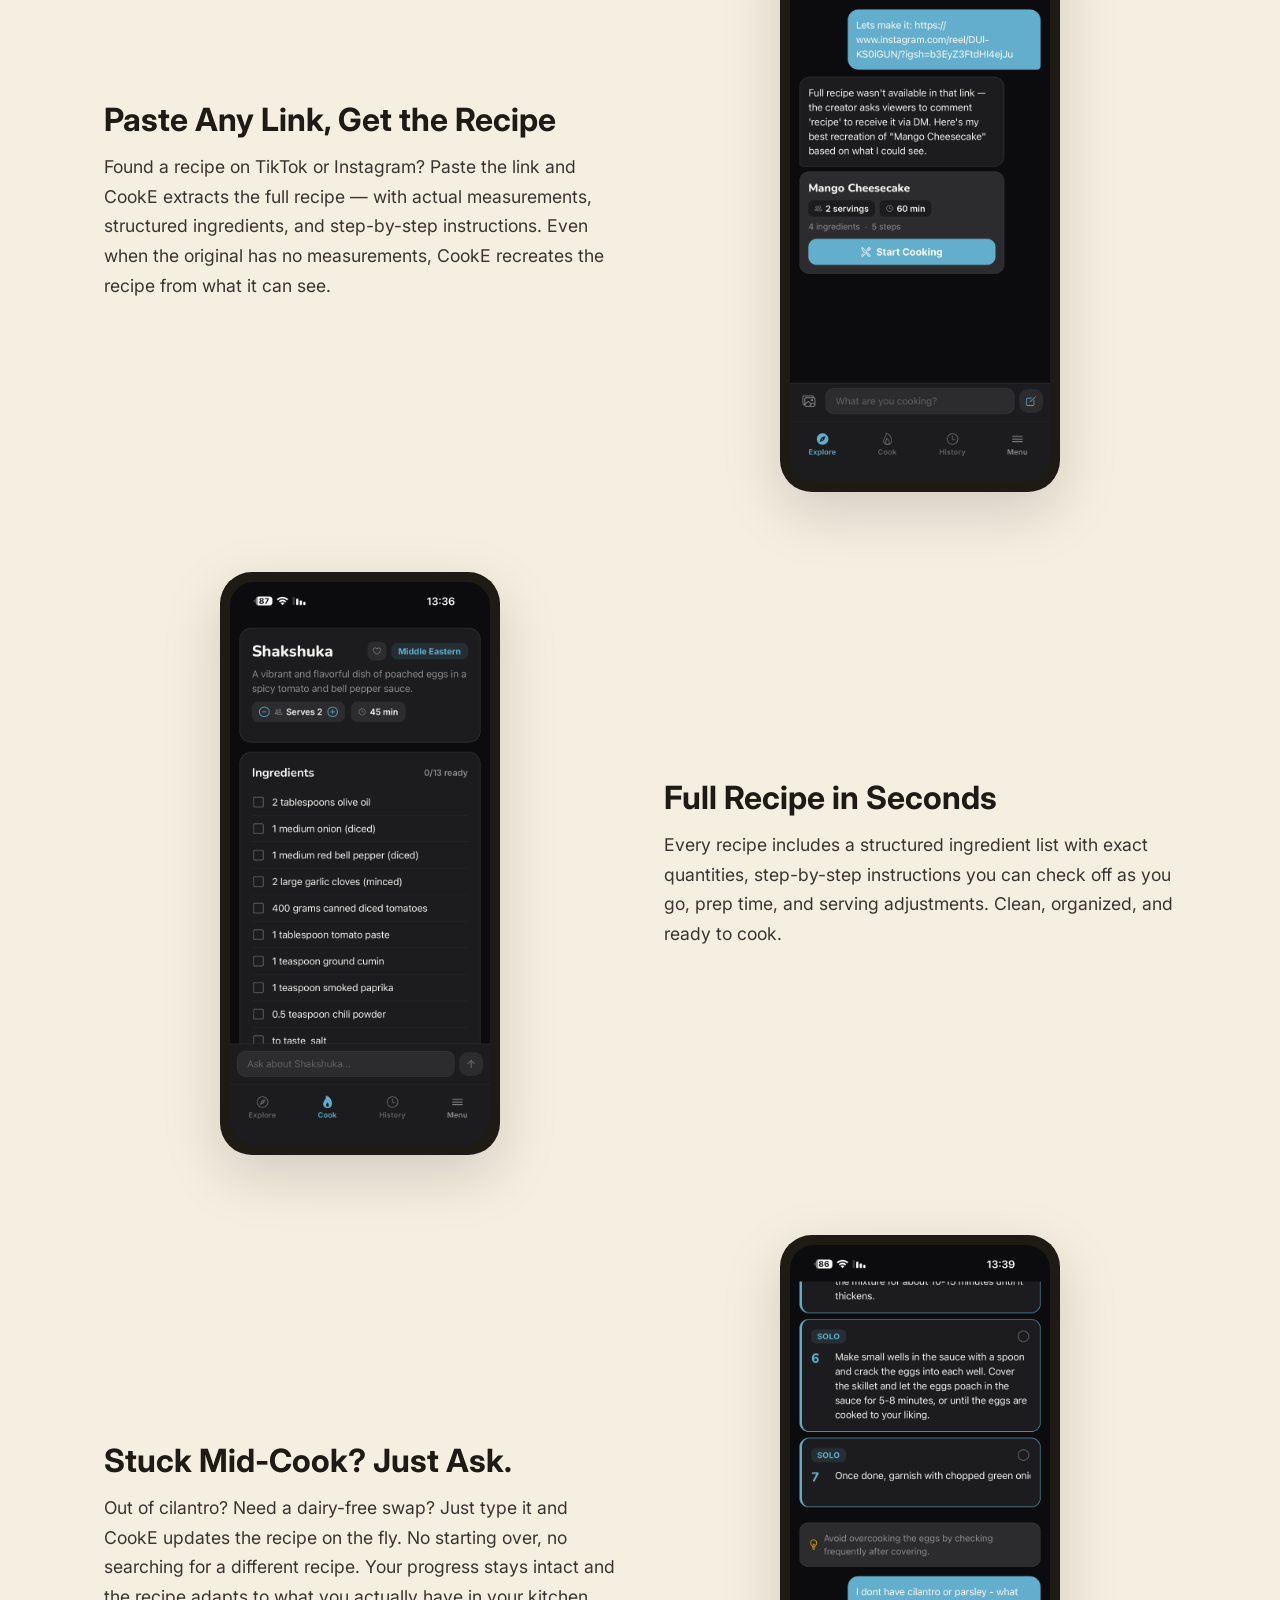
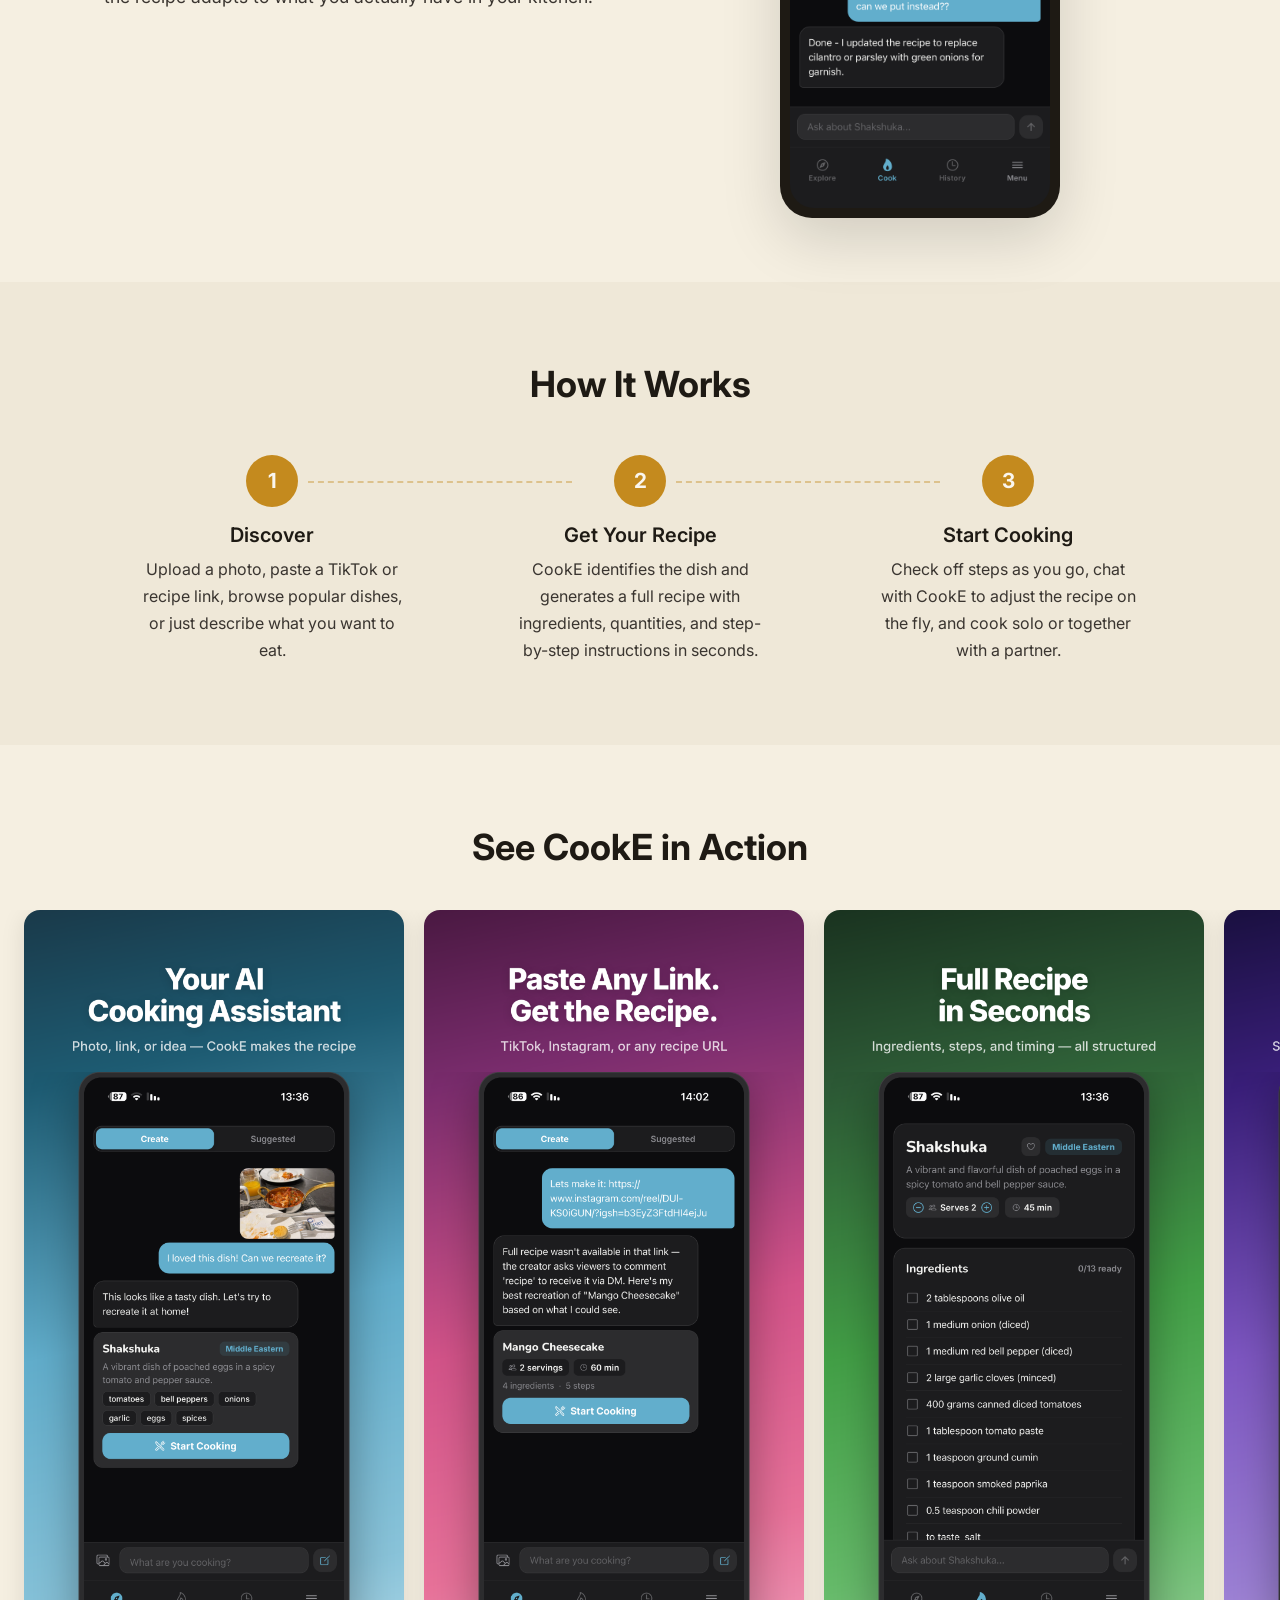
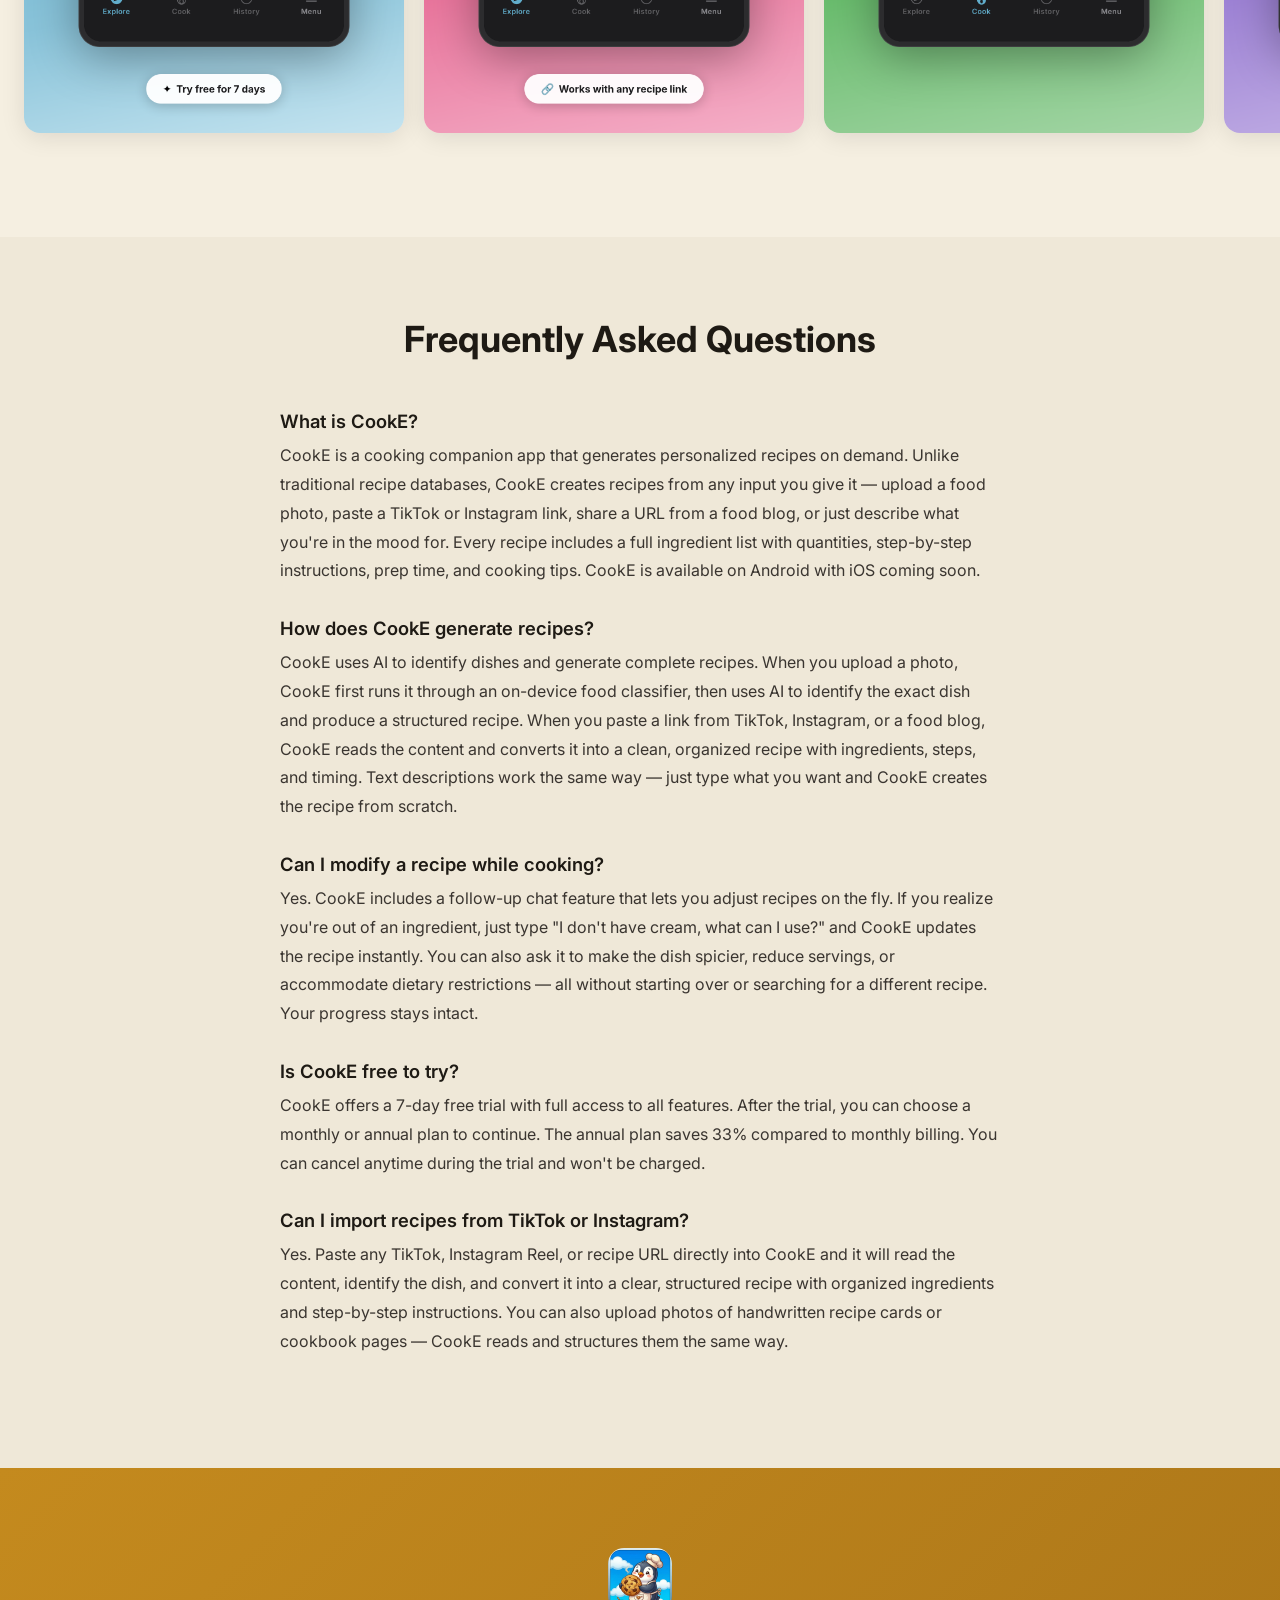
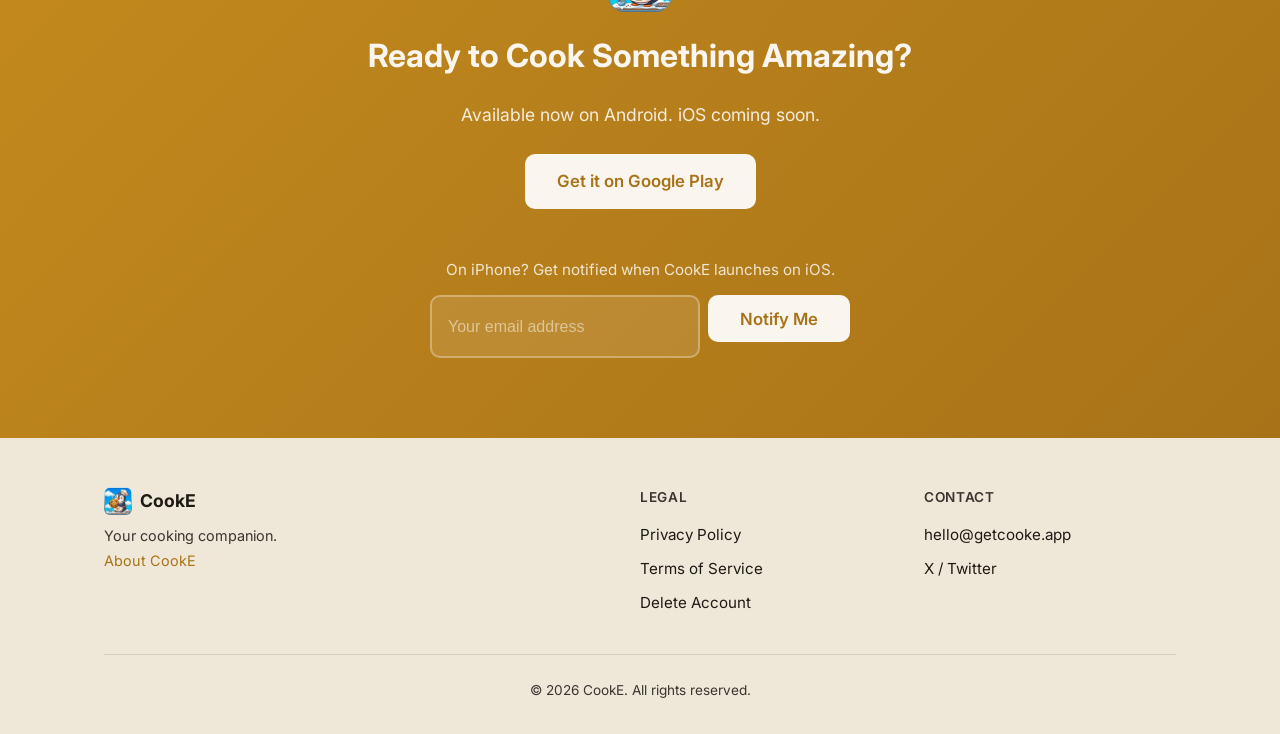
==== commit 6756594b: "adjusted websites to new coloring" ====
--- a/index.html
+++ b/index.html
@@ -25,7 +25,7 @@
   <meta name="twitter:image" content="https://getcooke.app/assets/og-image.jpg">
 
   <link rel="icon" href="assets/icon/CookE_Icon_512.jpg" type="image/jpeg">
-  <meta name="theme-color" content="#4AAFB5">
+  <meta name="theme-color" content="#C48A1E">
 
   <!-- Structured Data -->
   <script type="application/ld+json">
@@ -38,7 +38,7 @@
         "name": "CookE",
         "url": "https://getcooke.app/",
         "logo": "https://getcooke.app/assets/icon/CookE_Icon_512.jpg",
-        "description": "AI-powered cooking companion that turns any food photo, link, or idea into a step-by-step recipe.",
+        "description": "Cooking companion that turns any food photo, link, or idea into a step-by-step recipe.",
         "email": "hello@getcooke.app",
         "sameAs": [
           "https://x.com/getcooke_app"
@@ -118,7 +118,7 @@
             "name": "What is CookE?",
             "acceptedAnswer": {
               "@type": "Answer",
-              "text": "CookE is an AI-powered cooking companion app that generates personalized recipes on demand. Unlike traditional recipe databases, CookE creates recipes from any input — upload a food photo, paste a TikTok or Instagram link, share a URL from a food blog, or just describe what you're in the mood for. Every recipe includes a full ingredient list with quantities, step-by-step instructions, prep time, and cooking tips."
+              "text": "CookE is a cooking companion app that generates personalized recipes on demand. Unlike traditional recipe databases, CookE creates recipes from any input — upload a food photo, paste a TikTok or Instagram link, share a URL from a food blog, or just describe what you're in the mood for. Every recipe includes a full ingredient list with quantities, step-by-step instructions, prep time, and cooking tips."
             }
           },
           {
@@ -162,8 +162,8 @@
   <link rel="preload" as="image" href="assets/icon/CookE_Icon_512.jpg">
   <link rel="preconnect" href="https://fonts.googleapis.com">
   <link rel="preconnect" href="https://fonts.gstatic.com" crossorigin>
-  <link rel="preload" as="style" href="https://fonts.googleapis.com/css2?family=Inter:wght@400;500;600;700&display=swap" onload="this.onload=null;this.rel='stylesheet'">
-  <noscript><link rel="stylesheet" href="https://fonts.googleapis.com/css2?family=Inter:wght@400;500;600;700&display=swap"></noscript>
+  <link rel="preload" as="style" href="https://fonts.googleapis.com/css2?family=Inter:wght@400;500;600;700&family=Fraunces:ital,opsz,wght@0,9..144,600;1,9..144,600&family=Caveat:wght@500&display=swap" onload="this.onload=null;this.rel='stylesheet'">
+  <noscript><link rel="stylesheet" href="https://fonts.googleapis.com/css2?family=Inter:wght@400;500;600;700&family=Fraunces:ital,opsz,wght@0,9..144,600;1,9..144,600&family=Caveat:wght@500&display=swap"></noscript>
   <link rel="stylesheet" href="style.css">
 </head>
 <body>
@@ -320,7 +320,7 @@
 
       <div class="faq-item fade-in">
         <h3>What is CookE?</h3>
-        <p>CookE is an AI-powered cooking companion app that generates personalized recipes on demand. Unlike traditional recipe databases, CookE creates recipes from any input you give it — upload a food photo, paste a TikTok or Instagram link, share a URL from a food blog, or just describe what you're in the mood for. Every recipe includes a full ingredient list with quantities, step-by-step instructions, prep time, and cooking tips. CookE is available on Android with iOS coming soon.</p>
+        <p>CookE is a cooking companion app that generates personalized recipes on demand. Unlike traditional recipe databases, CookE creates recipes from any input you give it — upload a food photo, paste a TikTok or Instagram link, share a URL from a food blog, or just describe what you're in the mood for. Every recipe includes a full ingredient list with quantities, step-by-step instructions, prep time, and cooking tips. CookE is available on Android with iOS coming soon.</p>
       </div>
 
       <div class="faq-item fade-in">
@@ -369,7 +369,7 @@
             <img src="assets/icon/CookE_Icon_512.jpg" alt="CookE" width="28" height="28">
             CookE
           </div>
-          <p class="footer-tagline">Your AI-powered cooking companion.</p>
+          <p class="footer-tagline">Your cooking companion.</p>
           <p class="footer-tagline"><a href="about.html">About CookE</a></p>
         </div>
         <div>
--- a/style.css
+++ b/style.css
@@ -1,12 +1,17 @@
-/* ===== Design Tokens ===== */
+/* ===== Design Tokens — Saffron Editorial ===== */
 :root {
-  --bg: #FFF8F0;
-  --bg-alt: #F5EDE3;
-  --accent: #4AAFB5;
-  --accent-dark: #3A8F94;
-  --text: #5C4033;
-  --text-light: #8B7355;
-  --white: #ffffff;
+  --bg: #F5EFE1;
+  --bg-alt: #EFE8D8;
+  --surface: #FAF6EF;
+  --accent: #C48A1E;
+  --accent-dark: #A87318;
+  --accent-warm: #C65D3B;
+  --text: #1E1A14;
+  --text-light: #3A3530;
+  --text-muted: #6B6052;
+  --white: #FAF6EF;
+  --border: rgba(30, 26, 20, 0.12);
+  --border-light: rgba(30, 26, 20, 0.06);
   --radius: 16px;
   --radius-sm: 10px;
   --nav-h: 64px;
@@ -32,6 +37,11 @@
 
 h1, h2, h3 { line-height: 1.25; }
 
+/* Saffron Editorial — serif hero, handwritten accent */
+.hero h1,
+.page-legal main h1 { font-family: 'Fraunces', serif; }
+.accent-text { font-family: 'Caveat', cursive; }
+
 /* ===== Utility ===== */
 .container { max-width: 1120px; margin: 0 auto; padding: 0 1.5rem; }
 
@@ -50,10 +60,10 @@
   position: sticky;
   top: 0;
   z-index: 100;
-  background: rgba(255, 248, 240, .85);
+  background: rgba(245, 239, 225, .85);
   backdrop-filter: blur(12px);
   -webkit-backdrop-filter: blur(12px);
-  border-bottom: 1px solid rgba(92, 64, 51, .08);
+  border-bottom: 1px solid var(--border);
   height: var(--nav-h);
 }
 
@@ -118,13 +128,13 @@
     top: var(--nav-h);
     left: 0;
     right: 0;
-    background: rgba(255, 248, 240, .97);
+    background: rgba(245, 239, 225, .97);
     backdrop-filter: blur(12px);
     flex-direction: column;
     align-items: center;
     gap: 0;
     padding: 1rem 0;
-    border-bottom: 1px solid rgba(92, 64, 51, .1);
+    border-bottom: 1px solid var(--border);
     transform: translateY(-120%);
     transition: transform .3s ease;
   }
@@ -223,14 +233,14 @@
   border: 2px solid var(--accent);
 }
 
-.btn-outline:hover { background: rgba(74, 175, 181, .08); }
+.btn-outline:hover { background: rgba(196, 138, 30, .08); }
 
 .btn-white {
   background: var(--white);
   color: var(--accent-dark);
 }
 
-.btn-white:hover { background: #f0f0f0; }
+.btn-white:hover { background: var(--bg-alt); }
 
 .hero-note {
   font-size: .9rem;
@@ -240,14 +250,14 @@
 /* ===== Early Access Badge ===== */
 .early-access-badge {
   display: inline-block;
-  background: rgba(74, 175, 181, .12);
+  background: rgba(196, 138, 30, .12);
   color: var(--accent-dark);
   font-size: .85rem;
   font-weight: 600;
   padding: .4rem 1rem;
   border-radius: 999px;
   margin-bottom: 1.25rem;
-  border: 1px solid rgba(74, 175, 181, .25);
+  border: 1px solid rgba(196, 138, 30, .25);
 }
 
 /* ===== Early Access Form ===== */
@@ -264,7 +274,7 @@
   flex: 1;
   min-width: 220px;
   padding: .85rem 1.25rem;
-  border: 2px solid rgba(92, 64, 51, .15);
+  border: 2px solid var(--border);
   border-radius: var(--radius-sm);
   font-size: 1rem;
   font-family: inherit;
@@ -342,7 +352,7 @@
   gap: .6rem;
   padding: .6rem 1.2rem;
   border-radius: var(--radius-sm);
-  background: #1a1a1a;
+  background: var(--text);
   color: var(--white);
   text-decoration: none;
 }
@@ -385,7 +395,7 @@
   border-radius: var(--radius-sm);
   overflow: hidden;
   flex-shrink: 0;
-  background: rgba(92, 64, 51, .08);
+  background: var(--border);
   padding: 4px;
   gap: 2px;
 }
@@ -477,7 +487,7 @@
 
 /* Phone mockup */
 .phone-mockup {
-  background: #1a1a1a;
+  background: var(--text);
   border-radius: 32px;
   padding: 10px;
   max-width: 280px;
@@ -592,7 +602,7 @@
 
 .gallery-scroll::-webkit-scrollbar { height: 6px; }
 .gallery-scroll::-webkit-scrollbar-track { background: transparent; }
-.gallery-scroll::-webkit-scrollbar-thumb { background: rgba(92, 64, 51, .2); border-radius: 3px; }
+.gallery-scroll::-webkit-scrollbar-thumb { background: rgba(30, 26, 20, .2); border-radius: 3px; }
 
 .gallery-scroll .phone-mockup {
   flex-shrink: 0;
@@ -715,7 +725,7 @@
 .footer-links a:hover { color: var(--accent-dark); }
 
 .footer-bottom {
-  border-top: 1px solid rgba(92, 64, 51, .1);
+  border-top: 1px solid var(--border);
   padding-top: 1.5rem;
   text-align: center;
   font-size: .85rem;
@@ -833,7 +843,7 @@
 }
 
 .store-listing-img {
-  width: 240px;
+  width: 380px;
   height: auto;
   border-radius: 16px;
   flex-shrink: 0;
@@ -842,7 +852,7 @@
 }
 
 @media (max-width: 640px) {
-  .store-listing-img { width: 200px; }
+  .store-listing-img { width: 280px; }
   .ios-waitlist-form { flex-direction: column; }
 }
 
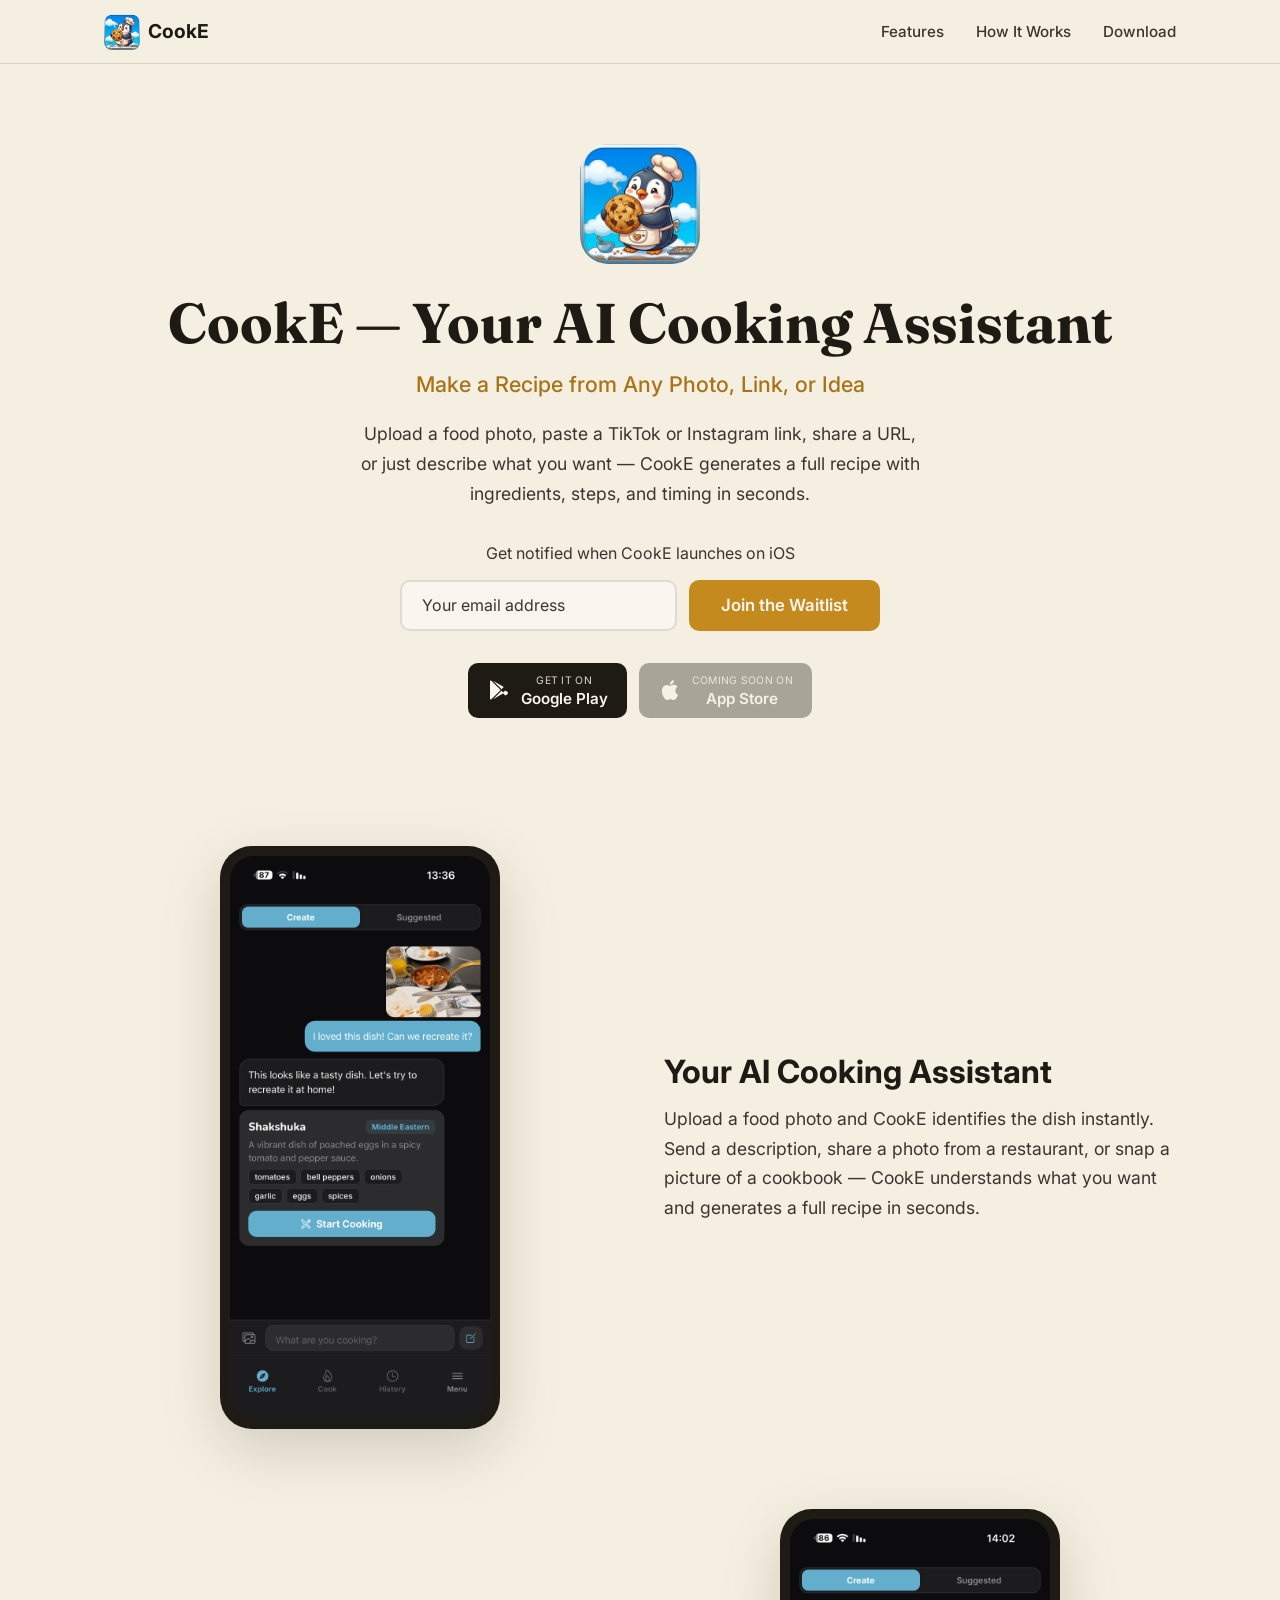
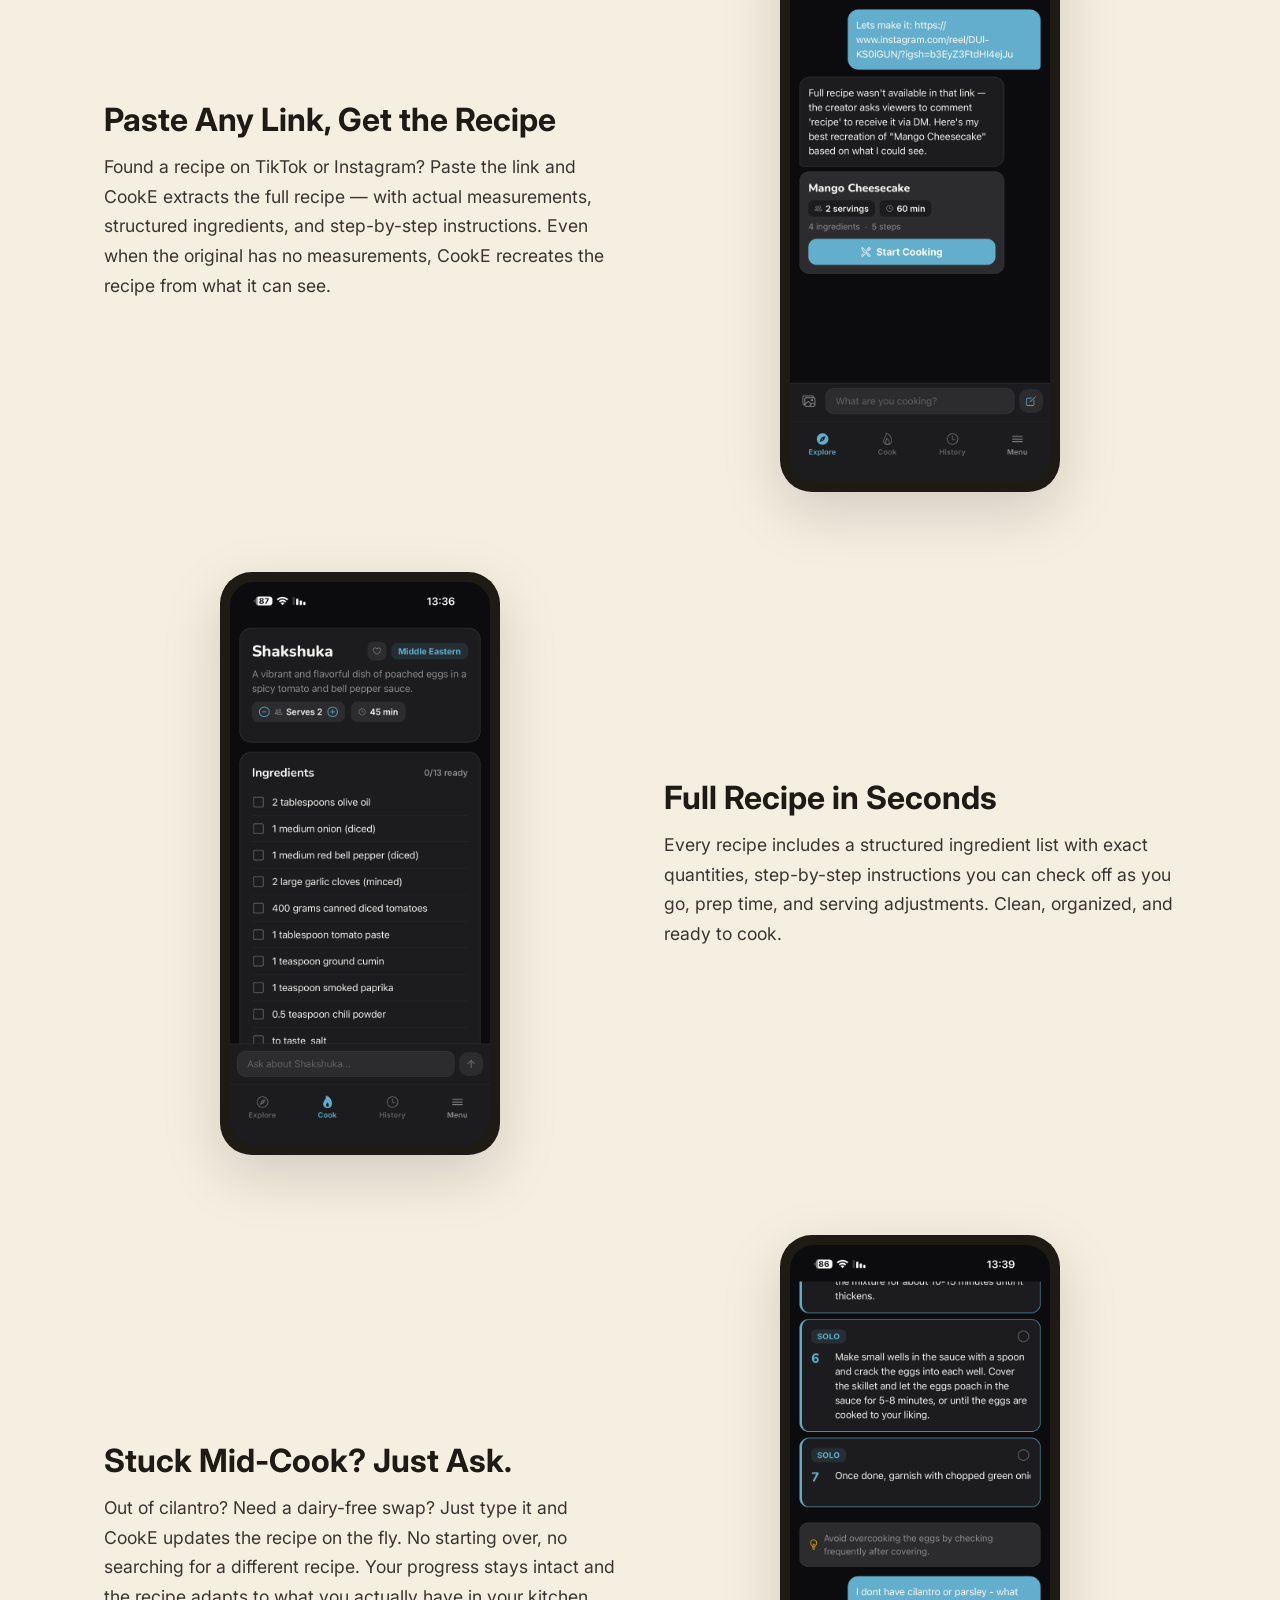
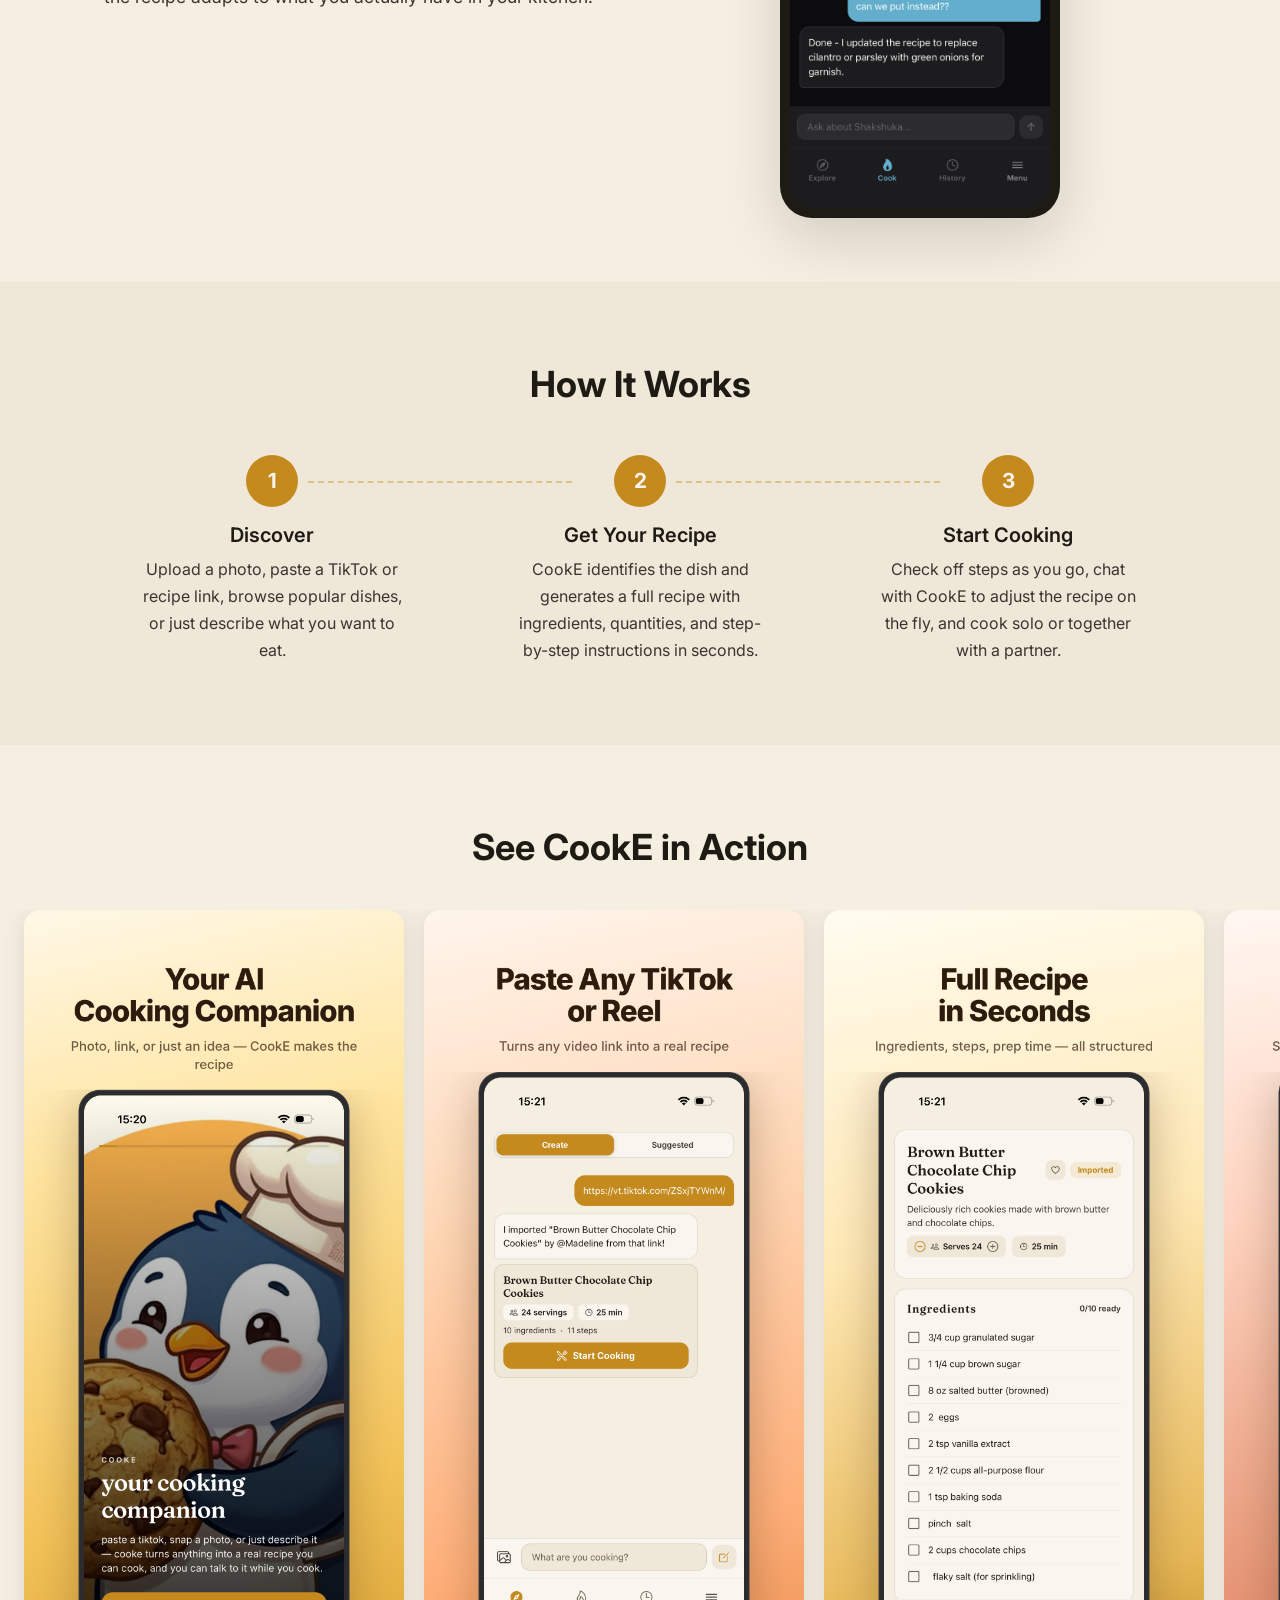
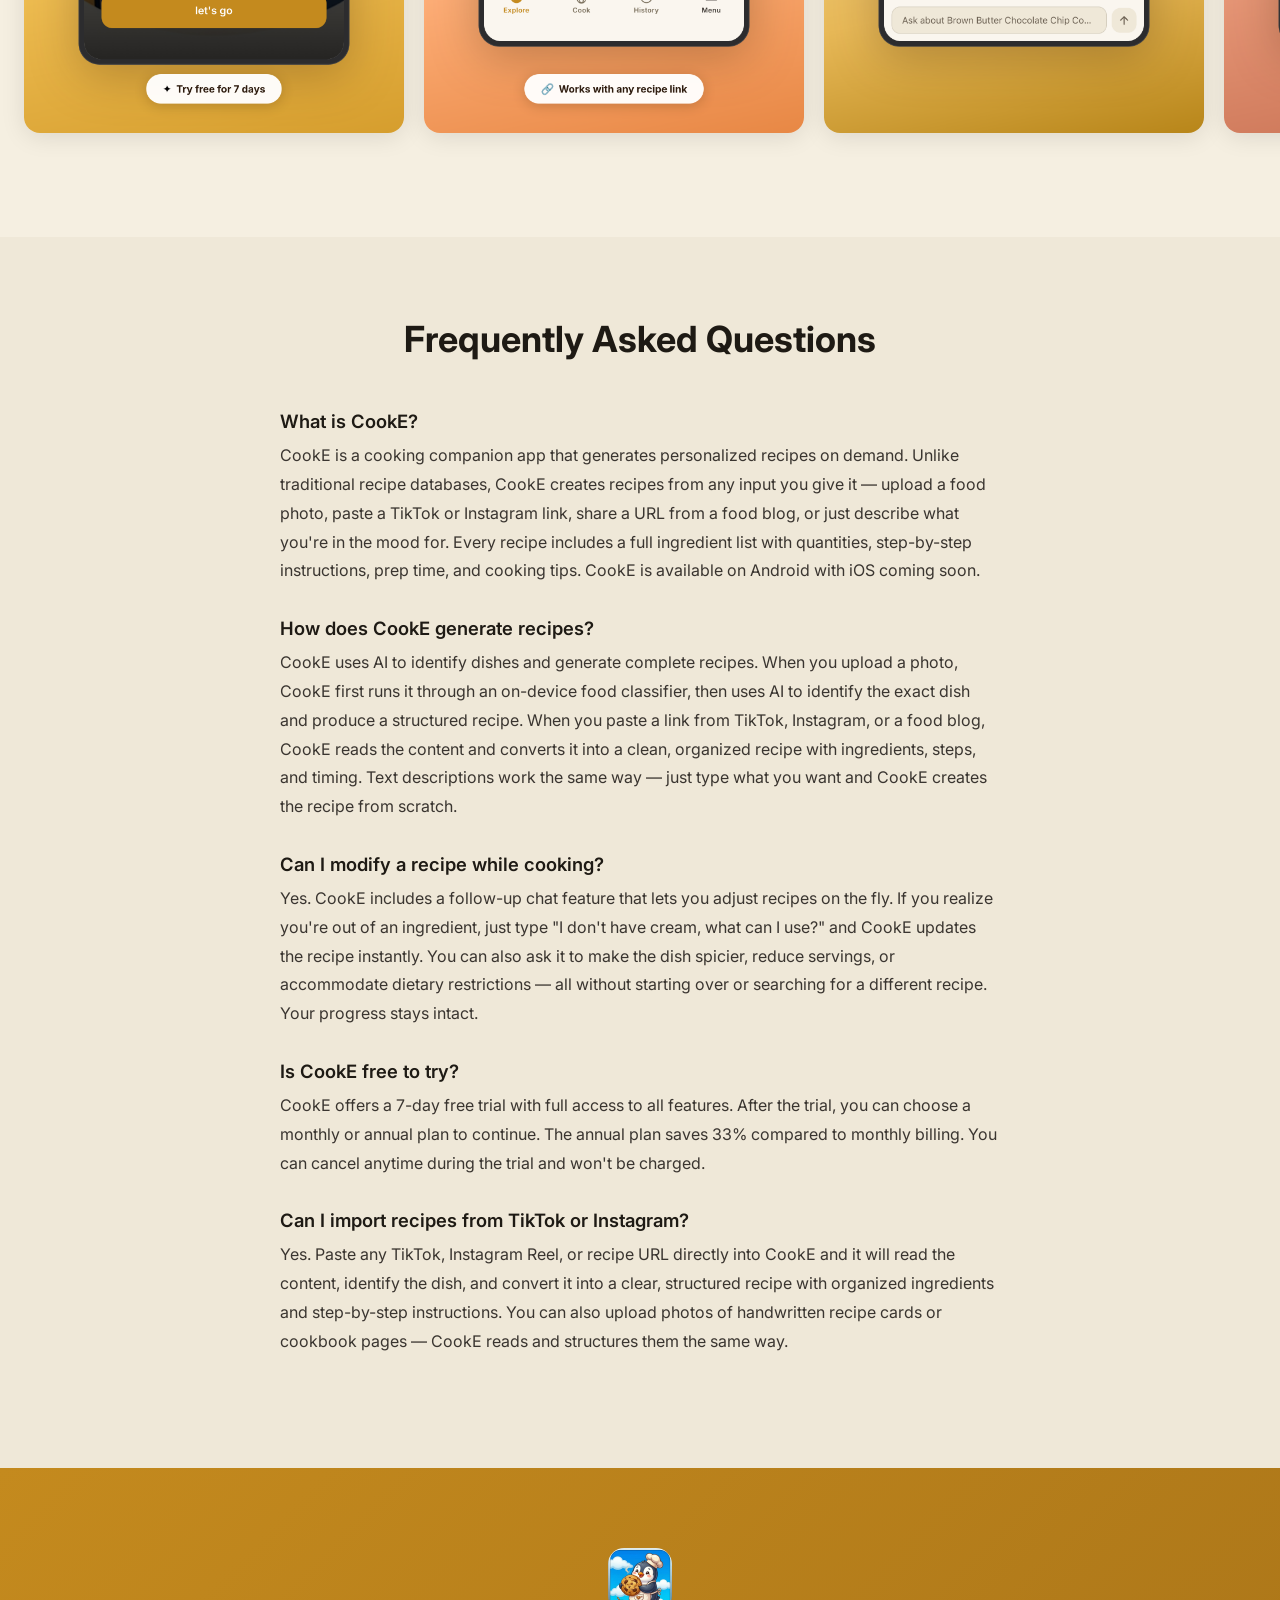
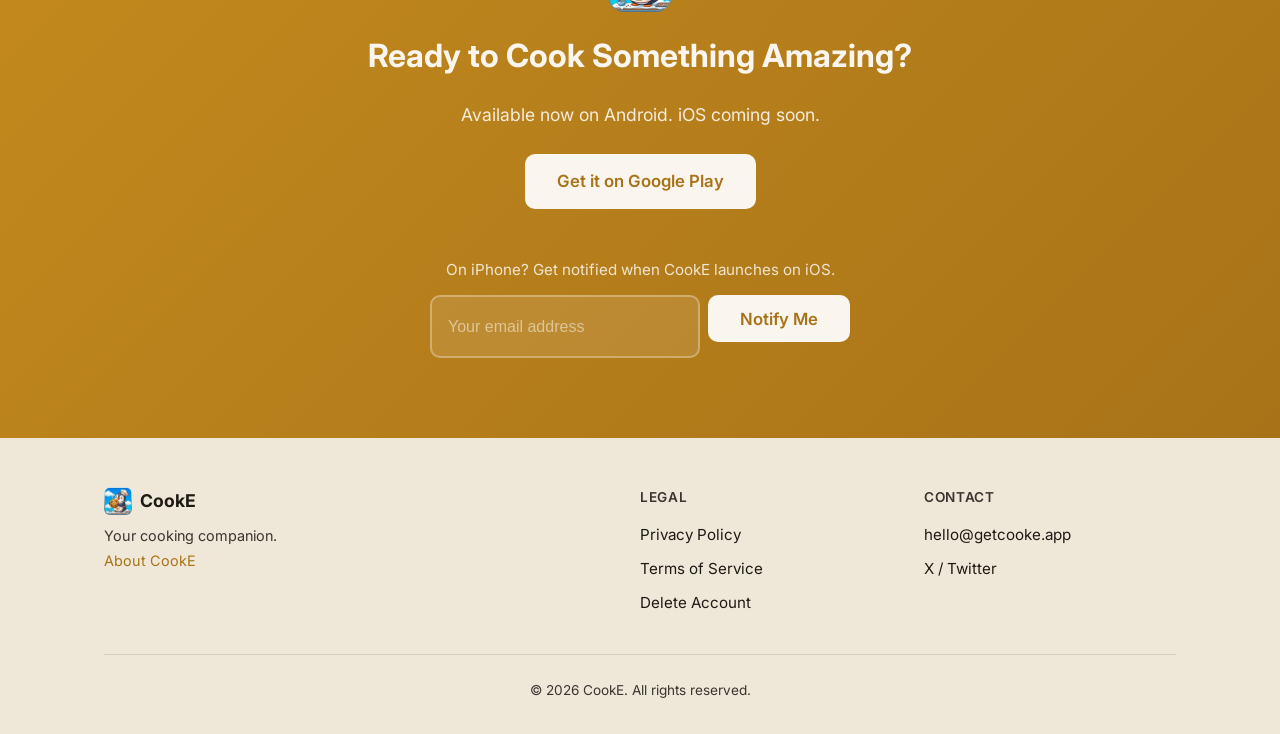
==== commit 621fd902: "refresh app store listings with warm/cream brand Replace dark-gradient store listings with the new w" ====
--- a/index.html
+++ b/index.html
@@ -304,12 +304,12 @@
       <h2>See CookE in Action</h2>
     </div>
     <div class="gallery-scroll gallery-scroll--store">
-      <img src="assets/store-listings/01-hero.png" alt="CookE - Your AI Cooking Assistant" loading="lazy" class="store-listing-img">
-      <img src="assets/store-listings/02-import.png" alt="CookE - Paste any link, get the recipe" loading="lazy" class="store-listing-img">
+      <img src="assets/store-listings/01-hero.png" alt="CookE - Your AI Cooking Companion" loading="lazy" class="store-listing-img">
+      <img src="assets/store-listings/02-import.png" alt="CookE - Paste any TikTok or Reel" loading="lazy" class="store-listing-img">
       <img src="assets/store-listings/03-recipe.png" alt="CookE - Full recipe in seconds" loading="lazy" class="store-listing-img">
       <img src="assets/store-listings/04-chat.png" alt="CookE - Stuck mid-cook? Just ask" loading="lazy" class="store-listing-img">
-      <img src="assets/store-listings/05-browse.png" alt="CookE - 1000+ verified recipes" loading="lazy" class="store-listing-img">
-      <img src="assets/store-listings/06-free-tier.png" alt="CookE - Try it free for 7 days" loading="lazy" class="store-listing-img">
+      <img src="assets/store-listings/05-browse.png" alt="CookE - 1,000+ verified recipes" loading="lazy" class="store-listing-img">
+      <img src="assets/store-listings/06-free-tier.png" alt="CookE - Try free for 7 days" loading="lazy" class="store-listing-img">
     </div>
   </section>
 
